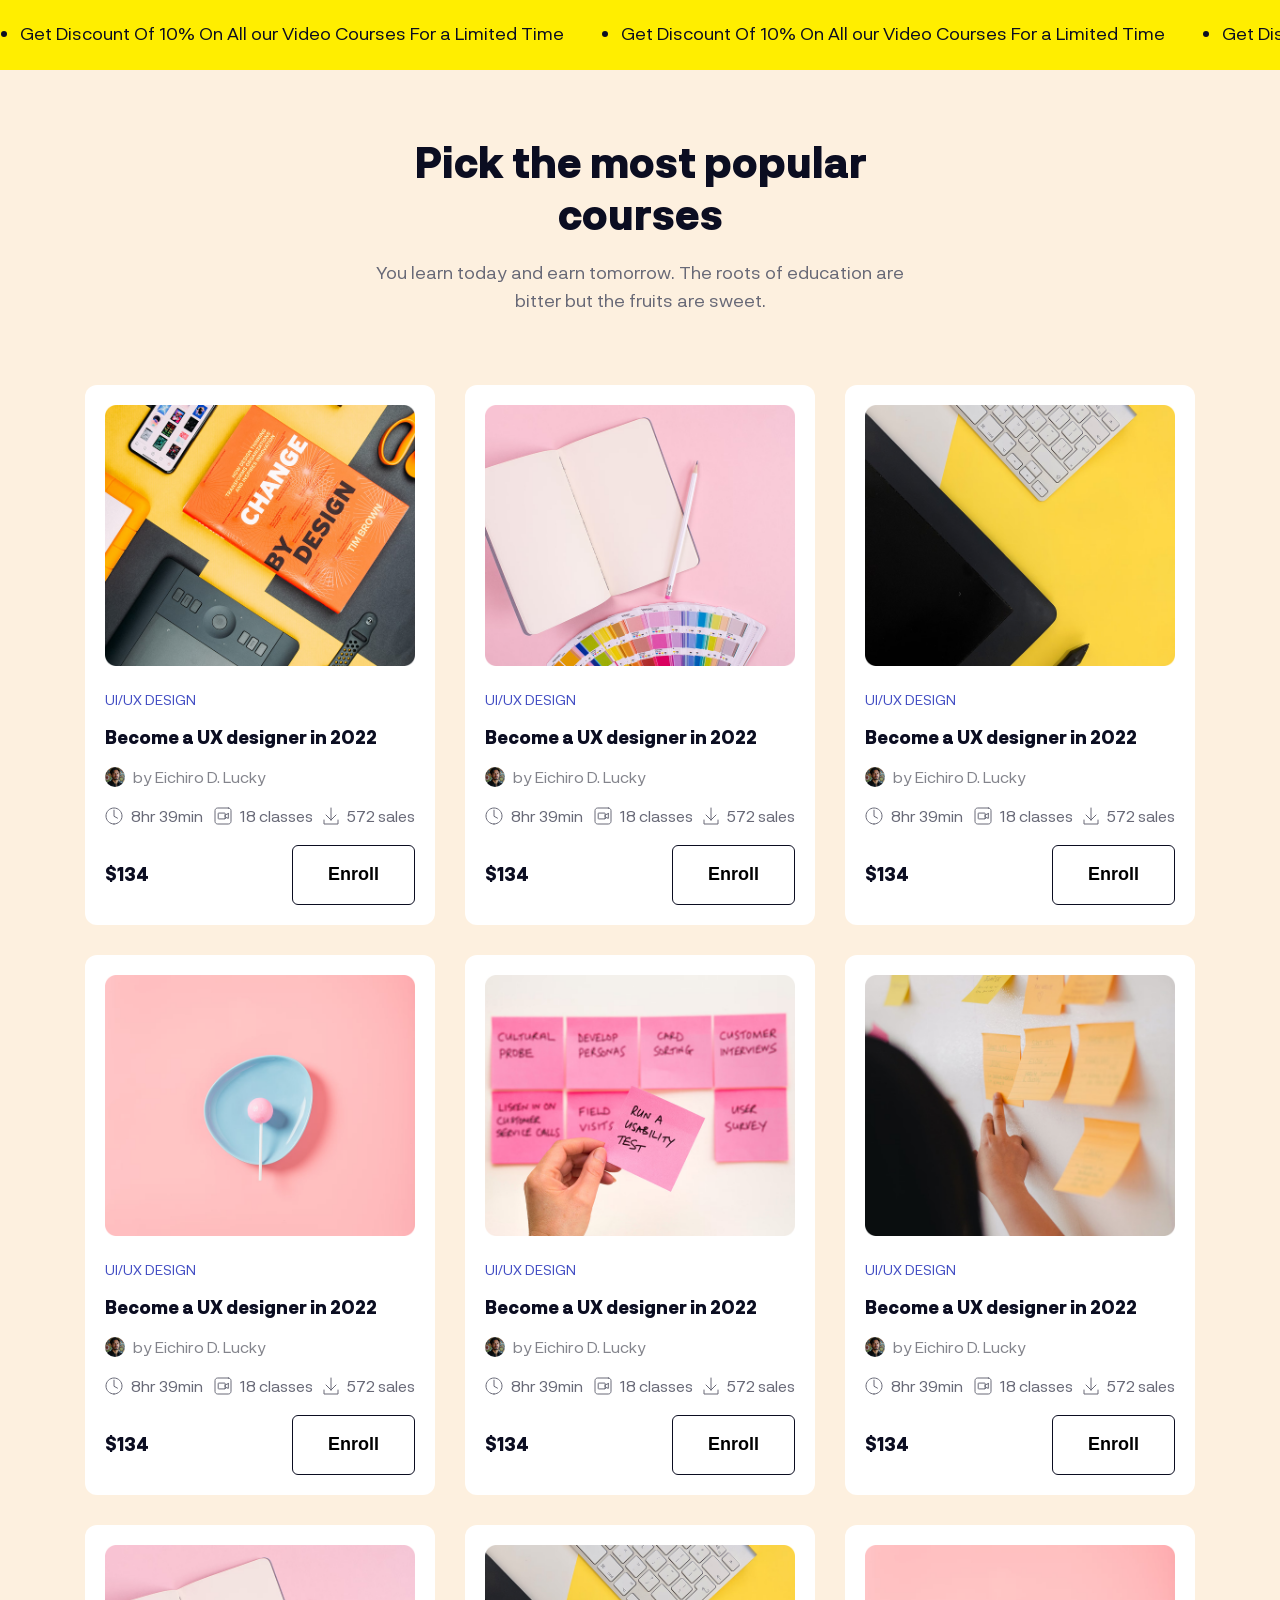
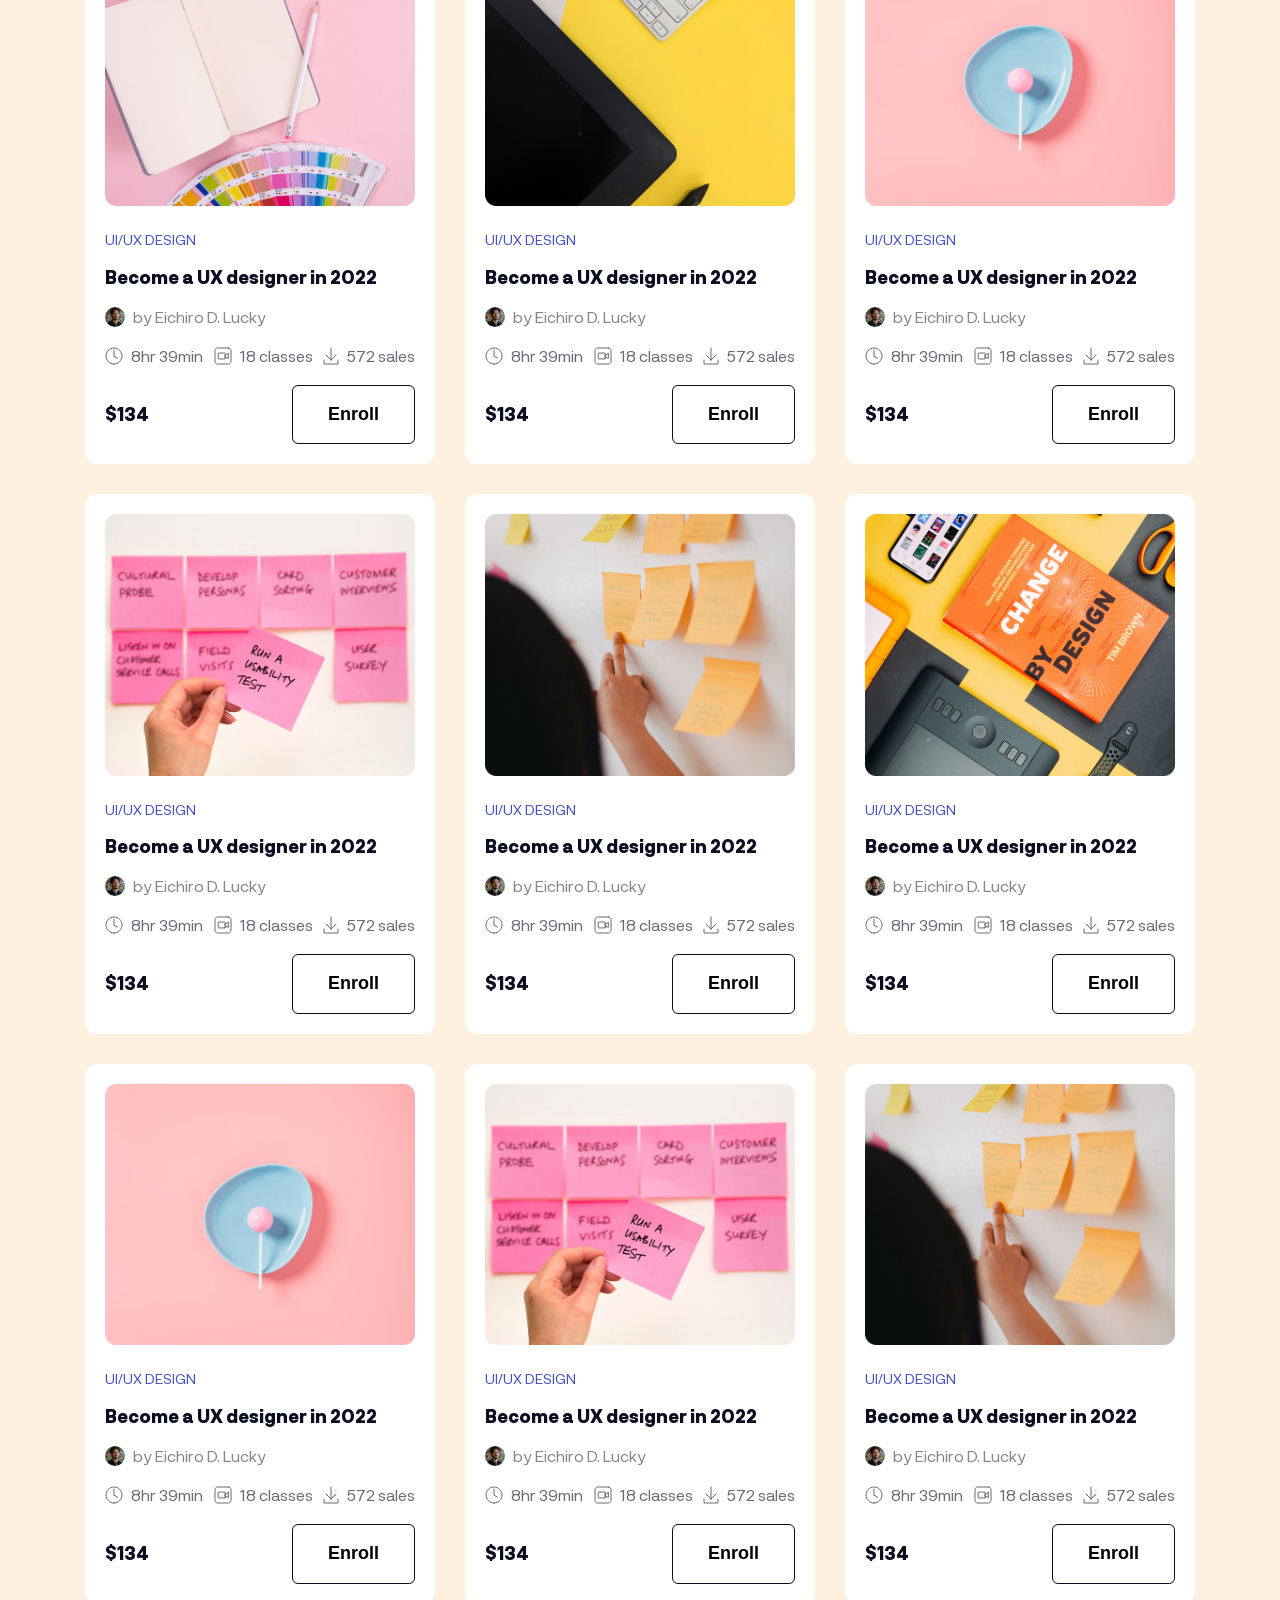
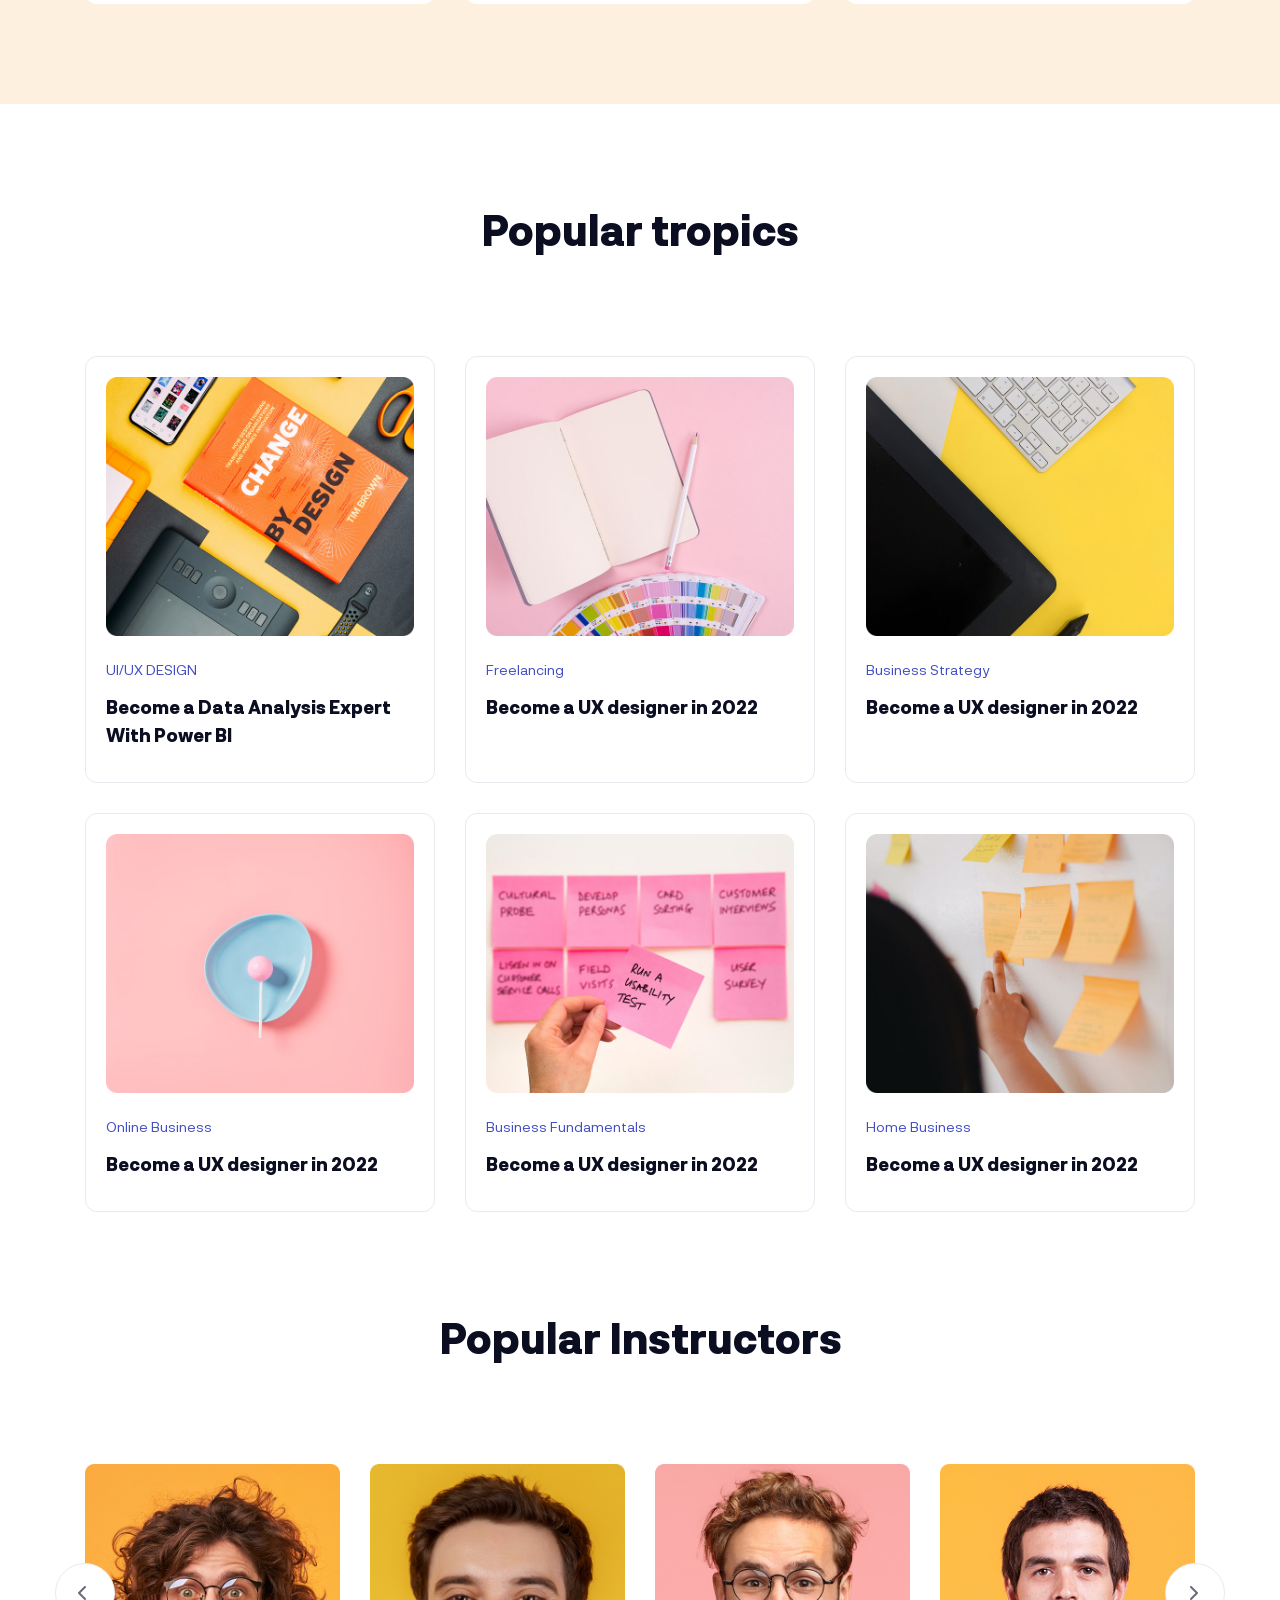
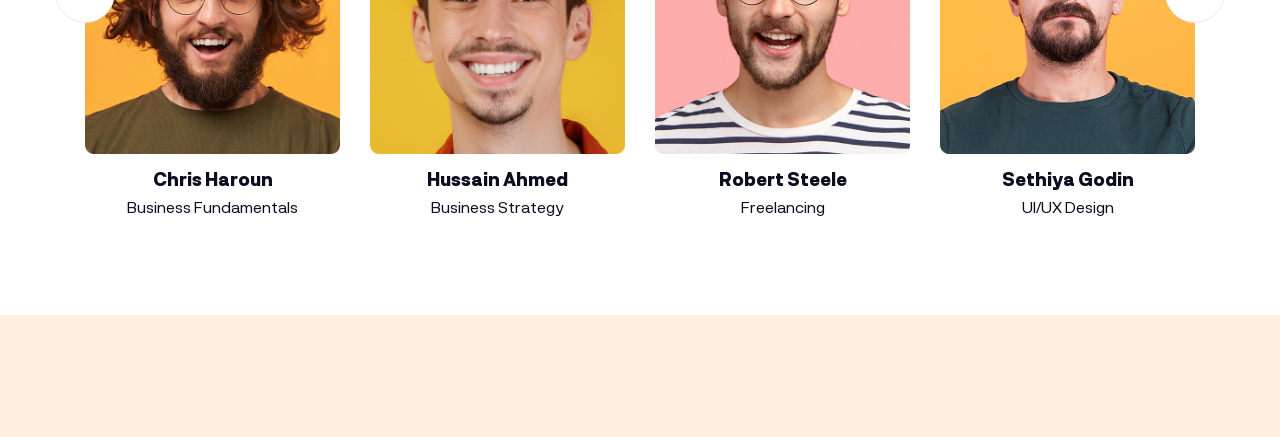
==== courses.html @ d57341d2 "Reuse Header - Footer" ====
<!DOCTYPE html>
<html lang="en">
    <head>
        <meta charset="UTF-8" />
        <meta name="viewport" content="width=device-width, initial-scale=1.0" />
        <title>tutelage</title>

        <!-- Css -->
        <link rel="stylesheet" href="./assets/css/main.css" />

        <!-- Animate -->
        <link rel="stylesheet" href="https://cdnjs.cloudflare.com/ajax/libs/animate.css/4.1.1/animate.min.css" />

        <!-- Favicon -->
        <link rel="apple-touch-icon" sizes="57x57" href="./assets/favicon/apple-icon-57x57.png" />
        <link rel="apple-touch-icon" sizes="60x60" href="./assets/favicon/apple-icon-60x60.png" />
        <link rel="apple-touch-icon" sizes="72x72" href="./assets/favicon/apple-icon-72x72.png" />
        <link rel="apple-touch-icon" sizes="76x76" href="./assets/favicon/apple-icon-76x76.png" />
        <link rel="apple-touch-icon" sizes="114x114" href="./assets/favicon/apple-icon-114x114.png" />
        <link rel="apple-touch-icon" sizes="120x120" href="./assets/favicon/apple-icon-120x120.png" />
        <link rel="apple-touch-icon" sizes="144x144" href="./assets/favicon/apple-icon-144x144.png" />
        <link rel="apple-touch-icon" sizes="152x152" href="./assets/favicon/apple-icon-152x152.png" />
        <link rel="apple-touch-icon" sizes="180x180" href="./assets/favicon/apple-icon-180x180.png" />
        <link rel="icon" type="image/png" sizes="192x192" href="./assets/favicon/android-icon-192x192.png" />
        <link rel="icon" type="image/png" sizes="32x32" href="./assets/favicon/favicon-32x32.png" />
        <link rel="icon" type="image/png" sizes="96x96" href="./assets/favicon/favicon-96x96.png" />
        <link rel="icon" type="image/png" sizes="16x16" href="./assets/favicon/favicon-16x16.png" />
        <link rel="manifest" href="./assets/favicon/manifest.json" />
        <meta name="msapplication-TileColor" content="#ffffff" />
        <meta name="msapplication-TileImage" content="./assets/favicon/ms-icon-144x144.png" />
        <meta name="theme-color" content="#ffffff" />

        <!-- Font -->
        <link rel="stylesheet" href="./assets/fonts/stylesheet.css" />
        <link rel="stylesheet" href="https://cdnjs.cloudflare.com/ajax/libs/font-awesome/6.7.2/css/all.min.css" />

        <!-- Scripts -->
        <script src="./assets/js/scripts.js"></script>
    </head>
    <body>
        <!-- Slide show -->
        <div class="slide-show">
            <div class="slide-show__wrap">
                <ul
                    class="slide-show__list animate__animated animate__slideInLeft animate__infinite animate__slower animate__delay-2s"
                >
                    <li class="slide-show__title">Get Discount Of 10% On All our Video Courses For a Limited Time</li>
                    <li class="slide-show__title">Get Discount Of 10% On All our Video Courses For a Limited Time</li>
                    <li class="slide-show__title">Get Discount Of 10% On All our Video Courses For a Limited Time</li>
                    <li class="slide-show__title">Get Discount Of 10% On All our Video Courses For a Limited Time</li>
                </ul>
            </div>
        </div>

        <!-- Header -->
        <header class="header" id="header">
            <script>
                load("#header", "./template/header.html");
            </script>
        </header>

        <!-- Popular course -->
        <div class="popular-courses">
            <div class="container">
                <div class="popular-courses__wrap">
                    <h2 class="heading--second popular-courses__heading">Pick the most popular courses</h2>
                    <p class="desc--primary popular-courses__desc">
                        You learn today and earn tomorrow. The roots of education are bitter but the fruits are sweet.
                    </p>

                    <!-- List courses -->
                    <div class="popular-courses__list">
                        <div class="row row-cols-3 row-cols-lg-1 gx-3 gy-3">
                            <!-- Course item 1 -->
                            <div class="col">
                                <div class="popular-courses-item">
                                    <img
                                        src="./assets/images/popular-course-01.png"
                                        alt=""
                                        class="popular-courses-item__img"
                                    />
                                    <p class="popular-courses-item__name">UI/UX DESIGN</p>
                                    <h3 class="popular-courses-item__title">Become a UX designer in 2022</h3>
                                    <div class="popular-courses-item__user">
                                        <img
                                            src="./assets/images/popular-course-ava-01.png"
                                            alt=""
                                            class="popular-courses-item__ava"
                                        />
                                        <span class="popular-courses-item__username">by Eichiro D. Lucky</span>
                                    </div>
                                    <div class="popular-courses-item__analys">
                                        <div class="popular-courses-item__block">
                                            <img
                                                src="./assets/icons/clock.svg"
                                                alt=""
                                                class="popular-courses-item__block-icon"
                                            />
                                            <div class="popular-courses-item__block-detail">8hr 39min</div>
                                        </div>
                                        <div class="popular-courses-item__block">
                                            <img
                                                src="./assets/icons/record.svg"
                                                alt=""
                                                class="popular-courses-item__block-icon"
                                            />
                                            <div class="popular-courses-item__block-detail">18 classes</div>
                                        </div>
                                        <div class="popular-courses-item__block">
                                            <img
                                                src="./assets/icons/download.svg"
                                                alt=""
                                                class="popular-courses-item__block-icon"
                                            />
                                            <div class="popular-courses-item__block-detail">572 sales</div>
                                        </div>
                                    </div>

                                    <div class="popular-courses-item__bot">
                                        <span class="popular-courses-item__bot-price">$134</span>
                                        <button class="popular-courses-item__bot-btn btn btn--text">Enroll</button>
                                    </div>
                                </div>
                            </div>

                            <!-- Course item 2 -->
                            <div class="col">
                                <div class="popular-courses-item">
                                    <img
                                        src="./assets/images/popular-course-02.png"
                                        alt=""
                                        class="popular-courses-item__img"
                                    />
                                    <p class="popular-courses-item__name">UI/UX DESIGN</p>
                                    <h3 class="popular-courses-item__title">Become a UX designer in 2022</h3>
                                    <div class="popular-courses-item__user">
                                        <img
                                            src="./assets/images/popular-course-ava-01.png"
                                            alt=""
                                            class="popular-courses-item__ava"
                                        />
                                        <span class="popular-courses-item__username">by Eichiro D. Lucky</span>
                                    </div>
                                    <div class="popular-courses-item__analys">
                                        <div class="popular-courses-item__block">
                                            <img
                                                src="./assets/icons/clock.svg"
                                                alt=""
                                                class="popular-courses-item__block-icon"
                                            />
                                            <div class="popular-courses-item__block-detail">8hr 39min</div>
                                        </div>
                                        <div class="popular-courses-item__block">
                                            <img
                                                src="./assets/icons/record.svg"
                                                alt=""
                                                class="popular-courses-item__block-icon"
                                            />
                                            <div class="popular-courses-item__block-detail">18 classes</div>
                                        </div>
                                        <div class="popular-courses-item__block">
                                            <img
                                                src="./assets/icons/download.svg"
                                                alt=""
                                                class="popular-courses-item__block-icon"
                                            />
                                            <div class="popular-courses-item__block-detail">572 sales</div>
                                        </div>
                                    </div>

                                    <div class="popular-courses-item__bot">
                                        <span class="popular-courses-item__bot-price">$134</span>
                                        <button class="popular-courses-item__bot-btn btn btn--text">Enroll</button>
                                    </div>
                                </div>
                            </div>

                            <!-- Course item 3 -->
                            <div class="col">
                                <div class="popular-courses-item">
                                    <img
                                        src="./assets/images/popular-course-03.png"
                                        alt=""
                                        class="popular-courses-item__img"
                                    />
                                    <p class="popular-courses-item__name">UI/UX DESIGN</p>
                                    <h3 class="popular-courses-item__title">Become a UX designer in 2022</h3>
                                    <div class="popular-courses-item__user">
                                        <img
                                            src="./assets/images/popular-course-ava-01.png"
                                            alt=""
                                            class="popular-courses-item__ava"
                                        />
                                        <span class="popular-courses-item__username">by Eichiro D. Lucky</span>
                                    </div>
                                    <div class="popular-courses-item__analys">
                                        <div class="popular-courses-item__block">
                                            <img
                                                src="./assets/icons/clock.svg"
                                                alt=""
                                                class="popular-courses-item__block-icon"
                                            />
                                            <div class="popular-courses-item__block-detail">8hr 39min</div>
                                        </div>
                                        <div class="popular-courses-item__block">
                                            <img
                                                src="./assets/icons/record.svg"
                                                alt=""
                                                class="popular-courses-item__block-icon"
                                            />
                                            <div class="popular-courses-item__block-detail">18 classes</div>
                                        </div>
                                        <div class="popular-courses-item__block">
                                            <img
                                                src="./assets/icons/download.svg"
                                                alt=""
                                                class="popular-courses-item__block-icon"
                                            />
                                            <div class="popular-courses-item__block-detail">572 sales</div>
                                        </div>
                                    </div>

                                    <div class="popular-courses-item__bot">
                                        <span class="popular-courses-item__bot-price">$134</span>
                                        <button class="popular-courses-item__bot-btn btn btn--text">Enroll</button>
                                    </div>
                                </div>
                            </div>

                            <!-- Course item 4 -->
                            <div class="col">
                                <div class="popular-courses-item">
                                    <img
                                        src="./assets/images/popular-course-04.png"
                                        alt=""
                                        class="popular-courses-item__img"
                                    />
                                    <p class="popular-courses-item__name">UI/UX DESIGN</p>
                                    <h3 class="popular-courses-item__title">Become a UX designer in 2022</h3>
                                    <div class="popular-courses-item__user">
                                        <img
                                            src="./assets/images/popular-course-ava-01.png"
                                            alt=""
                                            class="popular-courses-item__ava"
                                        />
                                        <span class="popular-courses-item__username">by Eichiro D. Lucky</span>
                                    </div>
                                    <div class="popular-courses-item__analys">
                                        <div class="popular-courses-item__block">
                                            <img
                                                src="./assets/icons/clock.svg"
                                                alt=""
                                                class="popular-courses-item__block-icon"
                                            />
                                            <div class="popular-courses-item__block-detail">8hr 39min</div>
                                        </div>
                                        <div class="popular-courses-item__block">
                                            <img
                                                src="./assets/icons/record.svg"
                                                alt=""
                                                class="popular-courses-item__block-icon"
                                            />
                                            <div class="popular-courses-item__block-detail">18 classes</div>
                                        </div>
                                        <div class="popular-courses-item__block">
                                            <img
                                                src="./assets/icons/download.svg"
                                                alt=""
                                                class="popular-courses-item__block-icon"
                                            />
                                            <div class="popular-courses-item__block-detail">572 sales</div>
                                        </div>
                                    </div>

                                    <div class="popular-courses-item__bot">
                                        <span class="popular-courses-item__bot-price">$134</span>
                                        <button class="popular-courses-item__bot-btn btn btn--text">Enroll</button>
                                    </div>
                                </div>
                            </div>

                            <!-- Course item 5 -->
                            <div class="col">
                                <div class="popular-courses-item">
                                    <img
                                        src="./assets/images/popular-course-05.png"
                                        alt=""
                                        class="popular-courses-item__img"
                                    />
                                    <p class="popular-courses-item__name">UI/UX DESIGN</p>
                                    <h3 class="popular-courses-item__title">Become a UX designer in 2022</h3>
                                    <div class="popular-courses-item__user">
                                        <img
                                            src="./assets/images/popular-course-ava-01.png"
                                            alt=""
                                            class="popular-courses-item__ava"
                                        />
                                        <span class="popular-courses-item__username">by Eichiro D. Lucky</span>
                                    </div>
                                    <div class="popular-courses-item__analys">
                                        <div class="popular-courses-item__block">
                                            <img
                                                src="./assets/icons/clock.svg"
                                                alt=""
                                                class="popular-courses-item__block-icon"
                                            />
                                            <div class="popular-courses-item__block-detail">8hr 39min</div>
                                        </div>
                                        <div class="popular-courses-item__block">
                                            <img
                                                src="./assets/icons/record.svg"
                                                alt=""
                                                class="popular-courses-item__block-icon"
                                            />
                                            <div class="popular-courses-item__block-detail">18 classes</div>
                                        </div>
                                        <div class="popular-courses-item__block">
                                            <img
                                                src="./assets/icons/download.svg"
                                                alt=""
                                                class="popular-courses-item__block-icon"
                                            />
                                            <div class="popular-courses-item__block-detail">572 sales</div>
                                        </div>
                                    </div>

                                    <div class="popular-courses-item__bot">
                                        <span class="popular-courses-item__bot-price">$134</span>
                                        <button class="popular-courses-item__bot-btn btn btn--text">Enroll</button>
                                    </div>
                                </div>
                            </div>

                            <!-- Course item 6 -->
                            <div class="col">
                                <div class="popular-courses-item">
                                    <img
                                        src="./assets/images/popular-course-06.png"
                                        alt=""
                                        class="popular-courses-item__img"
                                    />
                                    <p class="popular-courses-item__name">UI/UX DESIGN</p>
                                    <h3 class="popular-courses-item__title">Become a UX designer in 2022</h3>
                                    <div class="popular-courses-item__user">
                                        <img
                                            src="./assets/images/popular-course-ava-01.png"
                                            alt=""
                                            class="popular-courses-item__ava"
                                        />
                                        <span class="popular-courses-item__username">by Eichiro D. Lucky</span>
                                    </div>
                                    <div class="popular-courses-item__analys">
                                        <div class="popular-courses-item__block">
                                            <img
                                                src="./assets/icons/clock.svg"
                                                alt=""
                                                class="popular-courses-item__block-icon"
                                            />
                                            <div class="popular-courses-item__block-detail">8hr 39min</div>
                                        </div>
                                        <div class="popular-courses-item__block">
                                            <img
                                                src="./assets/icons/record.svg"
                                                alt=""
                                                class="popular-courses-item__block-icon"
                                            />
                                            <div class="popular-courses-item__block-detail">18 classes</div>
                                        </div>
                                        <div class="popular-courses-item__block">
                                            <img
                                                src="./assets/icons/download.svg"
                                                alt=""
                                                class="popular-courses-item__block-icon"
                                            />
                                            <div class="popular-courses-item__block-detail">572 sales</div>
                                        </div>
                                    </div>

                                    <div class="popular-courses-item__bot">
                                        <span class="popular-courses-item__bot-price">$134</span>
                                        <button class="popular-courses-item__bot-btn btn btn--text">Enroll</button>
                                    </div>
                                </div>
                            </div>

                            <!-- Course item 2 -->
                            <div class="col">
                                <div class="popular-courses-item">
                                    <img
                                        src="./assets/images/popular-course-02.png"
                                        alt=""
                                        class="popular-courses-item__img"
                                    />
                                    <p class="popular-courses-item__name">UI/UX DESIGN</p>
                                    <h3 class="popular-courses-item__title">Become a UX designer in 2022</h3>
                                    <div class="popular-courses-item__user">
                                        <img
                                            src="./assets/images/popular-course-ava-01.png"
                                            alt=""
                                            class="popular-courses-item__ava"
                                        />
                                        <span class="popular-courses-item__username">by Eichiro D. Lucky</span>
                                    </div>
                                    <div class="popular-courses-item__analys">
                                        <div class="popular-courses-item__block">
                                            <img
                                                src="./assets/icons/clock.svg"
                                                alt=""
                                                class="popular-courses-item__block-icon"
                                            />
                                            <div class="popular-courses-item__block-detail">8hr 39min</div>
                                        </div>
                                        <div class="popular-courses-item__block">
                                            <img
                                                src="./assets/icons/record.svg"
                                                alt=""
                                                class="popular-courses-item__block-icon"
                                            />
                                            <div class="popular-courses-item__block-detail">18 classes</div>
                                        </div>
                                        <div class="popular-courses-item__block">
                                            <img
                                                src="./assets/icons/download.svg"
                                                alt=""
                                                class="popular-courses-item__block-icon"
                                            />
                                            <div class="popular-courses-item__block-detail">572 sales</div>
                                        </div>
                                    </div>

                                    <div class="popular-courses-item__bot">
                                        <span class="popular-courses-item__bot-price">$134</span>
                                        <button class="popular-courses-item__bot-btn btn btn--text">Enroll</button>
                                    </div>
                                </div>
                            </div>

                            <!-- Course item 3 -->
                            <div class="col">
                                <div class="popular-courses-item">
                                    <img
                                        src="./assets/images/popular-course-03.png"
                                        alt=""
                                        class="popular-courses-item__img"
                                    />
                                    <p class="popular-courses-item__name">UI/UX DESIGN</p>
                                    <h3 class="popular-courses-item__title">Become a UX designer in 2022</h3>
                                    <div class="popular-courses-item__user">
                                        <img
                                            src="./assets/images/popular-course-ava-01.png"
                                            alt=""
                                            class="popular-courses-item__ava"
                                        />
                                        <span class="popular-courses-item__username">by Eichiro D. Lucky</span>
                                    </div>
                                    <div class="popular-courses-item__analys">
                                        <div class="popular-courses-item__block">
                                            <img
                                                src="./assets/icons/clock.svg"
                                                alt=""
                                                class="popular-courses-item__block-icon"
                                            />
                                            <div class="popular-courses-item__block-detail">8hr 39min</div>
                                        </div>
                                        <div class="popular-courses-item__block">
                                            <img
                                                src="./assets/icons/record.svg"
                                                alt=""
                                                class="popular-courses-item__block-icon"
                                            />
                                            <div class="popular-courses-item__block-detail">18 classes</div>
                                        </div>
                                        <div class="popular-courses-item__block">
                                            <img
                                                src="./assets/icons/download.svg"
                                                alt=""
                                                class="popular-courses-item__block-icon"
                                            />
                                            <div class="popular-courses-item__block-detail">572 sales</div>
                                        </div>
                                    </div>

                                    <div class="popular-courses-item__bot">
                                        <span class="popular-courses-item__bot-price">$134</span>
                                        <button class="popular-courses-item__bot-btn btn btn--text">Enroll</button>
                                    </div>
                                </div>
                            </div>

                            <!-- Course item 4 -->
                            <div class="col">
                                <div class="popular-courses-item">
                                    <img
                                        src="./assets/images/popular-course-04.png"
                                        alt=""
                                        class="popular-courses-item__img"
                                    />
                                    <p class="popular-courses-item__name">UI/UX DESIGN</p>
                                    <h3 class="popular-courses-item__title">Become a UX designer in 2022</h3>
                                    <div class="popular-courses-item__user">
                                        <img
                                            src="./assets/images/popular-course-ava-01.png"
                                            alt=""
                                            class="popular-courses-item__ava"
                                        />
                                        <span class="popular-courses-item__username">by Eichiro D. Lucky</span>
                                    </div>
                                    <div class="popular-courses-item__analys">
                                        <div class="popular-courses-item__block">
                                            <img
                                                src="./assets/icons/clock.svg"
                                                alt=""
                                                class="popular-courses-item__block-icon"
                                            />
                                            <div class="popular-courses-item__block-detail">8hr 39min</div>
                                        </div>
                                        <div class="popular-courses-item__block">
                                            <img
                                                src="./assets/icons/record.svg"
                                                alt=""
                                                class="popular-courses-item__block-icon"
                                            />
                                            <div class="popular-courses-item__block-detail">18 classes</div>
                                        </div>
                                        <div class="popular-courses-item__block">
                                            <img
                                                src="./assets/icons/download.svg"
                                                alt=""
                                                class="popular-courses-item__block-icon"
                                            />
                                            <div class="popular-courses-item__block-detail">572 sales</div>
                                        </div>
                                    </div>

                                    <div class="popular-courses-item__bot">
                                        <span class="popular-courses-item__bot-price">$134</span>
                                        <button class="popular-courses-item__bot-btn btn btn--text">Enroll</button>
                                    </div>
                                </div>
                            </div>

                            <!-- Course item 5 -->
                            <div class="col">
                                <div class="popular-courses-item">
                                    <img
                                        src="./assets/images/popular-course-05.png"
                                        alt=""
                                        class="popular-courses-item__img"
                                    />
                                    <p class="popular-courses-item__name">UI/UX DESIGN</p>
                                    <h3 class="popular-courses-item__title">Become a UX designer in 2022</h3>
                                    <div class="popular-courses-item__user">
                                        <img
                                            src="./assets/images/popular-course-ava-01.png"
                                            alt=""
                                            class="popular-courses-item__ava"
                                        />
                                        <span class="popular-courses-item__username">by Eichiro D. Lucky</span>
                                    </div>
                                    <div class="popular-courses-item__analys">
                                        <div class="popular-courses-item__block">
                                            <img
                                                src="./assets/icons/clock.svg"
                                                alt=""
                                                class="popular-courses-item__block-icon"
                                            />
                                            <div class="popular-courses-item__block-detail">8hr 39min</div>
                                        </div>
                                        <div class="popular-courses-item__block">
                                            <img
                                                src="./assets/icons/record.svg"
                                                alt=""
                                                class="popular-courses-item__block-icon"
                                            />
                                            <div class="popular-courses-item__block-detail">18 classes</div>
                                        </div>
                                        <div class="popular-courses-item__block">
                                            <img
                                                src="./assets/icons/download.svg"
                                                alt=""
                                                class="popular-courses-item__block-icon"
                                            />
                                            <div class="popular-courses-item__block-detail">572 sales</div>
                                        </div>
                                    </div>

                                    <div class="popular-courses-item__bot">
                                        <span class="popular-courses-item__bot-price">$134</span>
                                        <button class="popular-courses-item__bot-btn btn btn--text">Enroll</button>
                                    </div>
                                </div>
                            </div>

                            <!-- Course item 6 -->
                            <div class="col">
                                <div class="popular-courses-item">
                                    <img
                                        src="./assets/images/popular-course-06.png"
                                        alt=""
                                        class="popular-courses-item__img"
                                    />
                                    <p class="popular-courses-item__name">UI/UX DESIGN</p>
                                    <h3 class="popular-courses-item__title">Become a UX designer in 2022</h3>
                                    <div class="popular-courses-item__user">
                                        <img
                                            src="./assets/images/popular-course-ava-01.png"
                                            alt=""
                                            class="popular-courses-item__ava"
                                        />
                                        <span class="popular-courses-item__username">by Eichiro D. Lucky</span>
                                    </div>
                                    <div class="popular-courses-item__analys">
                                        <div class="popular-courses-item__block">
                                            <img
                                                src="./assets/icons/clock.svg"
                                                alt=""
                                                class="popular-courses-item__block-icon"
                                            />
                                            <div class="popular-courses-item__block-detail">8hr 39min</div>
                                        </div>
                                        <div class="popular-courses-item__block">
                                            <img
                                                src="./assets/icons/record.svg"
                                                alt=""
                                                class="popular-courses-item__block-icon"
                                            />
                                            <div class="popular-courses-item__block-detail">18 classes</div>
                                        </div>
                                        <div class="popular-courses-item__block">
                                            <img
                                                src="./assets/icons/download.svg"
                                                alt=""
                                                class="popular-courses-item__block-icon"
                                            />
                                            <div class="popular-courses-item__block-detail">572 sales</div>
                                        </div>
                                    </div>

                                    <div class="popular-courses-item__bot">
                                        <span class="popular-courses-item__bot-price">$134</span>
                                        <button class="popular-courses-item__bot-btn btn btn--text">Enroll</button>
                                    </div>
                                </div>
                            </div>

                            <!-- Course item 1 -->
                            <div class="col">
                                <div class="popular-courses-item">
                                    <img
                                        src="./assets/images/popular-course-01.png"
                                        alt=""
                                        class="popular-courses-item__img"
                                    />
                                    <p class="popular-courses-item__name">UI/UX DESIGN</p>
                                    <h3 class="popular-courses-item__title">Become a UX designer in 2022</h3>
                                    <div class="popular-courses-item__user">
                                        <img
                                            src="./assets/images/popular-course-ava-01.png"
                                            alt=""
                                            class="popular-courses-item__ava"
                                        />
                                        <span class="popular-courses-item__username">by Eichiro D. Lucky</span>
                                    </div>
                                    <div class="popular-courses-item__analys">
                                        <div class="popular-courses-item__block">
                                            <img
                                                src="./assets/icons/clock.svg"
                                                alt=""
                                                class="popular-courses-item__block-icon"
                                            />
                                            <div class="popular-courses-item__block-detail">8hr 39min</div>
                                        </div>
                                        <div class="popular-courses-item__block">
                                            <img
                                                src="./assets/icons/record.svg"
                                                alt=""
                                                class="popular-courses-item__block-icon"
                                            />
                                            <div class="popular-courses-item__block-detail">18 classes</div>
                                        </div>
                                        <div class="popular-courses-item__block">
                                            <img
                                                src="./assets/icons/download.svg"
                                                alt=""
                                                class="popular-courses-item__block-icon"
                                            />
                                            <div class="popular-courses-item__block-detail">572 sales</div>
                                        </div>
                                    </div>

                                    <div class="popular-courses-item__bot">
                                        <span class="popular-courses-item__bot-price">$134</span>
                                        <button class="popular-courses-item__bot-btn btn btn--text">Enroll</button>
                                    </div>
                                </div>
                            </div>

                            <!-- Course item 4 -->
                            <div class="col">
                                <div class="popular-courses-item">
                                    <img
                                        src="./assets/images/popular-course-04.png"
                                        alt=""
                                        class="popular-courses-item__img"
                                    />
                                    <p class="popular-courses-item__name">UI/UX DESIGN</p>
                                    <h3 class="popular-courses-item__title">Become a UX designer in 2022</h3>
                                    <div class="popular-courses-item__user">
                                        <img
                                            src="./assets/images/popular-course-ava-01.png"
                                            alt=""
                                            class="popular-courses-item__ava"
                                        />
                                        <span class="popular-courses-item__username">by Eichiro D. Lucky</span>
                                    </div>
                                    <div class="popular-courses-item__analys">
                                        <div class="popular-courses-item__block">
                                            <img
                                                src="./assets/icons/clock.svg"
                                                alt=""
                                                class="popular-courses-item__block-icon"
                                            />
                                            <div class="popular-courses-item__block-detail">8hr 39min</div>
                                        </div>
                                        <div class="popular-courses-item__block">
                                            <img
                                                src="./assets/icons/record.svg"
                                                alt=""
                                                class="popular-courses-item__block-icon"
                                            />
                                            <div class="popular-courses-item__block-detail">18 classes</div>
                                        </div>
                                        <div class="popular-courses-item__block">
                                            <img
                                                src="./assets/icons/download.svg"
                                                alt=""
                                                class="popular-courses-item__block-icon"
                                            />
                                            <div class="popular-courses-item__block-detail">572 sales</div>
                                        </div>
                                    </div>

                                    <div class="popular-courses-item__bot">
                                        <span class="popular-courses-item__bot-price">$134</span>
                                        <button class="popular-courses-item__bot-btn btn btn--text">Enroll</button>
                                    </div>
                                </div>
                            </div>

                            <!-- Course item 5 -->
                            <div class="col">
                                <div class="popular-courses-item">
                                    <img
                                        src="./assets/images/popular-course-05.png"
                                        alt=""
                                        class="popular-courses-item__img"
                                    />
                                    <p class="popular-courses-item__name">UI/UX DESIGN</p>
                                    <h3 class="popular-courses-item__title">Become a UX designer in 2022</h3>
                                    <div class="popular-courses-item__user">
                                        <img
                                            src="./assets/images/popular-course-ava-01.png"
                                            alt=""
                                            class="popular-courses-item__ava"
                                        />
                                        <span class="popular-courses-item__username">by Eichiro D. Lucky</span>
                                    </div>
                                    <div class="popular-courses-item__analys">
                                        <div class="popular-courses-item__block">
                                            <img
                                                src="./assets/icons/clock.svg"
                                                alt=""
                                                class="popular-courses-item__block-icon"
                                            />
                                            <div class="popular-courses-item__block-detail">8hr 39min</div>
                                        </div>
                                        <div class="popular-courses-item__block">
                                            <img
                                                src="./assets/icons/record.svg"
                                                alt=""
                                                class="popular-courses-item__block-icon"
                                            />
                                            <div class="popular-courses-item__block-detail">18 classes</div>
                                        </div>
                                        <div class="popular-courses-item__block">
                                            <img
                                                src="./assets/icons/download.svg"
                                                alt=""
                                                class="popular-courses-item__block-icon"
                                            />
                                            <div class="popular-courses-item__block-detail">572 sales</div>
                                        </div>
                                    </div>

                                    <div class="popular-courses-item__bot">
                                        <span class="popular-courses-item__bot-price">$134</span>
                                        <button class="popular-courses-item__bot-btn btn btn--text">Enroll</button>
                                    </div>
                                </div>
                            </div>

                            <!-- Course item 6 -->
                            <div class="col">
                                <div class="popular-courses-item">
                                    <img
                                        src="./assets/images/popular-course-06.png"
                                        alt=""
                                        class="popular-courses-item__img"
                                    />
                                    <p class="popular-courses-item__name">UI/UX DESIGN</p>
                                    <h3 class="popular-courses-item__title">Become a UX designer in 2022</h3>
                                    <div class="popular-courses-item__user">
                                        <img
                                            src="./assets/images/popular-course-ava-01.png"
                                            alt=""
                                            class="popular-courses-item__ava"
                                        />
                                        <span class="popular-courses-item__username">by Eichiro D. Lucky</span>
                                    </div>
                                    <div class="popular-courses-item__analys">
                                        <div class="popular-courses-item__block">
                                            <img
                                                src="./assets/icons/clock.svg"
                                                alt=""
                                                class="popular-courses-item__block-icon"
                                            />
                                            <div class="popular-courses-item__block-detail">8hr 39min</div>
                                        </div>
                                        <div class="popular-courses-item__block">
                                            <img
                                                src="./assets/icons/record.svg"
                                                alt=""
                                                class="popular-courses-item__block-icon"
                                            />
                                            <div class="popular-courses-item__block-detail">18 classes</div>
                                        </div>
                                        <div class="popular-courses-item__block">
                                            <img
                                                src="./assets/icons/download.svg"
                                                alt=""
                                                class="popular-courses-item__block-icon"
                                            />
                                            <div class="popular-courses-item__block-detail">572 sales</div>
                                        </div>
                                    </div>

                                    <div class="popular-courses-item__bot">
                                        <span class="popular-courses-item__bot-price">$134</span>
                                        <button class="popular-courses-item__bot-btn btn btn--text">Enroll</button>
                                    </div>
                                </div>
                            </div>
                        </div>
                    </div>
                </div>
            </div>
        </div>
        <!-- End all courses-->

        <!-- Popular tropics -->
        <div class="popular-tropics">
            <div class="container">
                <div class="popular-tropics__wrap">
                    <h2 class="heading--second popular-tropics__heading">Popular tropics</h2>
                    <div class="row row-cols-3 row-cols-lg-1 gx-3 gy-3">
                        <!-- Tropic item 1 -->
                        <div class="col">
                            <div class="popular-courses-item popular-tropics-item">
                                <img
                                    src="./assets/images/popular-course-01.png"
                                    alt=""
                                    class="popular-courses-item__img"
                                />
                                <p class="popular-courses-item__name">UI/UX DESIGN</p>
                                <h3 class="popular-courses-item__title">Become a Data Analysis Expert With Power BI</h3>
                            </div>
                        </div>

                        <!-- Tropic item 2 -->
                        <div class="col">
                            <div class="popular-courses-item popular-tropics-item">
                                <img
                                    src="./assets/images/popular-course-02.png"
                                    alt=""
                                    class="popular-courses-item__img"
                                />
                                <p class="popular-courses-item__name">Freelancing</p>
                                <h3 class="popular-courses-item__title">Become a UX designer in 2022</h3>
                            </div>
                        </div>

                        <!-- Tropic item 3 -->
                        <div class="col">
                            <div class="popular-courses-item popular-tropics-item">
                                <img
                                    src="./assets/images/popular-course-03.png"
                                    alt=""
                                    class="popular-courses-item__img"
                                />
                                <p class="popular-courses-item__name">Business Strategy</p>
                                <h3 class="popular-courses-item__title">Become a UX designer in 2022</h3>
                            </div>
                        </div>

                        <!-- Tropic item 4 -->
                        <div class="col">
                            <div class="popular-courses-item popular-tropics-item">
                                <img
                                    src="./assets/images/popular-course-04.png"
                                    alt=""
                                    class="popular-courses-item__img"
                                />
                                <p class="popular-courses-item__name">Online Business</p>
                                <h3 class="popular-courses-item__title">Become a UX designer in 2022</h3>
                            </div>
                        </div>

                        <!-- Tropic item 5 -->
                        <div class="col">
                            <div class="popular-courses-item popular-tropics-item">
                                <img
                                    src="./assets/images/popular-course-05.png"
                                    alt=""
                                    class="popular-courses-item__img"
                                />
                                <p class="popular-courses-item__name">Business Fundamentals</p>
                                <h3 class="popular-courses-item__title">Become a UX designer in 2022</h3>
                            </div>
                        </div>

                        <!-- Tropic item 6 -->
                        <div class="col">
                            <div class="popular-courses-item popular-tropics-item">
                                <img
                                    src="./assets/images/popular-course-06.png"
                                    alt=""
                                    class="popular-courses-item__img"
                                />
                                <p class="popular-courses-item__name">Home Business</p>
                                <h3 class="popular-courses-item__title">Become a UX designer in 2022</h3>
                            </div>
                        </div>
                    </div>
                </div>

                <!-- Popular Instructors -->
                <div class="popular-tropics__instruct">
                    <h2 class="heading--second popular-tropics__heading">Popular Instructors</h2>

                    <div class="row row-cols-4 row-cols-lg-2 row-cols-md-1 gy-lg-3">
                        <div class="col">
                            <div class="popular-tropics__instruct-item">
                                <img
                                    src="./assets/images/popula-struct-01.png"
                                    alt=""
                                    class="popular-tropics__instruct-img"
                                />
                                <h4 class="heading--fourth popular-tropics__instruct-name">Chris Haroun</h4>
                                <p class="desc--third popular-tropics__instruct-desc">Business Fundamentals</p>
                            </div>
                        </div>

                        <div class="col">
                            <div class="popular-tropics__instruct-item">
                                <img
                                    src="./assets/images/popula-struct-02.png"
                                    alt=""
                                    class="popular-tropics__instruct-img"
                                />
                                <h4 class="heading--fourth popular-tropics__instruct-name">Hussain Ahmed</h4>
                                <p class="desc--third popular-tropics__instruct-desc">Business Strategy</p>
                            </div>
                        </div>

                        <div class="col">
                            <div class="popular-tropics__instruct-item">
                                <img
                                    src="./assets/images/popula-struct-03.png"
                                    alt=""
                                    class="popular-tropics__instruct-img"
                                />
                                <h4 class="heading--fourth popular-tropics__instruct-name">Robert Steele</h4>
                                <p class="desc--third popular-tropics__instruct-desc">Freelancing</p>
                            </div>
                        </div>

                        <div class="col">
                            <div class="popular-tropics__instruct-item">
                                <img
                                    src="./assets/images/popula-struct-04.png"
                                    alt=""
                                    class="popular-tropics__instruct-img"
                                />
                                <h4 class="heading--fourth popular-tropics__instruct-name">Sethiya Godin</h4>
                                <p class="desc--third popular-tropics__instruct-desc">UI/UX Design</p>
                            </div>
                        </div>
                    </div>

                    <!-- Direction -->
                    <div class="popular-tropics__instruct-direct">
                        <div class="popular-tropics__instruct-back">
                            <!-- <img
                                src="./assets/icons/chevron-left.svg"
                                alt=""
                                class="popular-tropics__instruct-next-icon"
                            /> -->
                            <i class="fa-solid fa-chevron-left popular-tropics__instruct-next-icon"></i>
                        </div>
                        <div class="popular-tropics__instruct-next">
                            <!-- <img
                                src="./assets/icons/chevron-right.svg"
                                alt=""
                                class="popular-tropics__instruct-next-icon"
                            /> -->
                            <i class="fa-solid fa-chevron-right popular-tropics__instruct-next-icon"></i>
                        </div>
                    </div>
                </div>
            </div>
        </div>
    </body>

    <!-- Footer -->
    <footer class="footer" id="footer">
        <script>
            load("#footer", "./template/footer.html");
        </script>
    </footer>
</html>
---- assets/css/main.css ----
html,
body,
div,
span,
applet,
object,
iframe,
h1,
h2,
h3,
h4,
h5,
h6,
p,
blockquote,
pre,
a,
abbr,
acronym,
address,
big,
cite,
code,
del,
dfn,
em,
img,
ins,
kbd,
q,
s,
samp,
small,
strike,
strong,
sub,
sup,
tt,
var,
b,
u,
i,
center,
dl,
dt,
dd,
ol,
ul,
li,
fieldset,
form,
label,
legend,
table,
caption,
tbody,
tfoot,
thead,
tr,
th,
td,
article,
aside,
canvas,
details,
embed,
figure,
figcaption,
footer,
header,
hgroup,
menu,
nav,
output,
ruby,
section,
summary,
time,
mark,
audio,
video {
  margin: 0;
  padding: 0;
  border: 0;
  font-size: 100%;
  font: inherit;
  vertical-align: baseline;
}

/* HTML5 display-role reset for older browsers */
article,
aside,
details,
figcaption,
figure,
footer,
header,
hgroup,
menu,
nav,
section {
  display: block;
}

body {
  line-height: 1;
}

ol,
ul {
  list-style: none;
}

blockquote,
q {
  quotes: none;
}

blockquote:before,
blockquote:after,
q:before,
q:after {
  content: "";
  content: none;
}

table {
  border-collapse: collapse;
  border-spacing: 0;
}

*,
::before,
::after {
  box-sizing: border-box;
}

html {
  font-size: 62.5%;
}

body {
  font-size: 1.6rem;
  font-family: Neurial Grotesk, sans-serif;
  color: var(--primary-text-color);
}

:root {
  --primary-color: #ffee00;
  --second-color: #434ec4;
  --primary-text-color: #0b0d21;
  --desc-text-color: #686977;
  --desc-second-text-color: #83848c;
  --bg-color: #fdf0df;
}

a {
  text-decoration: none;
}

button {
  outline: none;
  border: none;
  background: transparent;
  padding: 0;
  margin: 0;
  cursor: pointer;
}

.btn {
  padding: 15px 35px;
  display: inline-flex;
  align-items: center;
  justify-content: center;
  border-radius: 8px;
  cursor: pointer;
  font-size: 1.8rem;
  font-weight: 700;
  line-height: 155.556%;
}
.btn--primary {
  background: var(--primary-color);
}
.btn--second {
  background: var(--primary-text-color);
  color: #fff;
}
.btn--second-small {
  padding: 8px 25px;
}
.btn--text {
  background: #fff;
  border-radius: 6px;
  border: 1px solid #0b0d21;
}

.heading--second {
  font-size: 4.2rem;
  font-weight: 800;
  line-height: 123.81%;
}
@media (max-width: 575.98px) {
  .heading--second {
    font-size: 2.6rem;
  }
}

.heading-third {
  font-size: 2rem;
  font-weight: 700;
  line-height: 150%;
}

.heading--fourth {
  font-size: 1.8rem;
  font-weight: 700;
  line-height: 155.556%;
}

.desc--primary {
  font-size: 1.8rem;
  color: var(--desc-text-color);
  font-weight: 400;
  line-height: 155.556%;
}
@media (max-width: 575.98px) {
  .desc--primary {
    font-size: 1.4rem;
  }
}

.desc--second {
  font-size: 1.6rem;
  color: var(--desc-text-color);
  font-weight: 400;
  line-height: 162.5%;
}

.dp-none {
  display: none;
}

@media (max-width: 1199.98px) {
  .hide-on-xl {
    display: none;
  }
}

@media (max-width: 991.98px) {
  .hide-on-tab {
    display: none;
  }
}

@media (max-width: 991.98px) {
  .show-on-tab {
    display: block;
  }
}

@media (max-width: 1399.98px) {
  .hide-on-desk {
    display: none;
  }
}

.row > *, .container-fluid, .container {
  padding-left: calc(var(--grid-gutter-x) * 0.5);
  padding-right: calc(var(--grid-gutter-x) * 0.5);
}

.container-fluid, .container {
  --grid-gutter-x: 30px;
  --grid-gutter-y: 0;
  width: 1200px;
  margin-left: auto;
  margin-right: auto;
}

.container {
  width: 1200px;
}

.row {
  display: flex;
  flex-wrap: wrap;
  margin-top: calc(var(--grid-gutter-y) * -1);
  margin-left: calc(var(--grid-gutter-x) * 0.5 * -1);
  margin-right: calc(var(--grid-gutter-x) * 0.5 * -1);
}
.row > * {
  margin-top: var(--grid-gutter-y);
}

.col {
  flex: 1 0;
}

.row-cols-1 > * {
  flex: 0 0 auto;
  width: 100%;
}

.row-cols-2 > * {
  flex: 0 0 auto;
  width: 50%;
}

.row-cols-3 > * {
  flex: 0 0 auto;
  width: 33.3333333333%;
}

.row-cols-4 > * {
  flex: 0 0 auto;
  width: 25%;
}

.row-cols-5 > * {
  flex: 0 0 auto;
  width: 20%;
}

.row-cols-6 > * {
  flex: 0 0 auto;
  width: 16.6666666667%;
}

.col-1 {
  flex: 0 0 auto;
  width: 8.3333333333%;
}

.col-2 {
  flex: 0 0 auto;
  width: 16.6666666667%;
}

.col-3 {
  flex: 0 0 auto;
  width: 25%;
}

.col-4 {
  flex: 0 0 auto;
  width: 33.3333333333%;
}

.col-5 {
  flex: 0 0 auto;
  width: 41.6666666667%;
}

.col-6 {
  flex: 0 0 auto;
  width: 50%;
}

.col-7 {
  flex: 0 0 auto;
  width: 58.3333333333%;
}

.col-8 {
  flex: 0 0 auto;
  width: 66.6666666667%;
}

.col-9 {
  flex: 0 0 auto;
  width: 75%;
}

.col-10 {
  flex: 0 0 auto;
  width: 83.3333333333%;
}

.col-11 {
  flex: 0 0 auto;
  width: 91.6666666667%;
}

.col-12 {
  flex: 0 0 auto;
  width: 100%;
}

.offset-0 {
  margin-left: 0;
}

.offset-1 {
  margin-left: 8.3333333333%;
}

.offset-2 {
  margin-left: 16.6666666667%;
}

.offset-3 {
  margin-left: 25%;
}

.offset-4 {
  margin-left: 33.3333333333%;
}

.offset-5 {
  margin-left: 41.6666666667%;
}

.offset-6 {
  margin-left: 50%;
}

.offset-7 {
  margin-left: 58.3333333333%;
}

.offset-8 {
  margin-left: 66.6666666667%;
}

.offset-9 {
  margin-left: 75%;
}

.offset-10 {
  margin-left: 83.3333333333%;
}

.offset-11 {
  margin-left: 91.6666666667%;
}

.g-0,
.gx-0 {
  --grid-gutter-x: 0px;
}

.g-0,
.gy-0 {
  --grid-gutter-y: 0px;
}

.g-1,
.gx-1 {
  --grid-gutter-x: 7.5px;
}

.g-1,
.gy-1 {
  --grid-gutter-y: 7.5px;
}

.g-2,
.gx-2 {
  --grid-gutter-x: 15px;
}

.g-2,
.gy-2 {
  --grid-gutter-y: 15px;
}

.g-3,
.gx-3 {
  --grid-gutter-x: 30px;
}

.g-3,
.gy-3 {
  --grid-gutter-y: 30px;
}

.g-4,
.gx-4 {
  --grid-gutter-x: 45px;
}

.g-4,
.gy-4 {
  --grid-gutter-y: 45px;
}

.g-5,
.gx-5 {
  --grid-gutter-x: 90px;
}

.g-5,
.gy-5 {
  --grid-gutter-y: 90px;
}

@media (max-width: 1399.98px) {
  .container {
    max-width: 1140px;
  }
  .row-cols-xxl-1 > * {
    flex: 0 0 auto;
    width: 100%;
  }
  .row-cols-xxl-2 > * {
    flex: 0 0 auto;
    width: 50%;
  }
  .row-cols-xxl-3 > * {
    flex: 0 0 auto;
    width: 33.3333333333%;
  }
  .row-cols-xxl-4 > * {
    flex: 0 0 auto;
    width: 25%;
  }
  .row-cols-xxl-5 > * {
    flex: 0 0 auto;
    width: 20%;
  }
  .row-cols-xxl-6 > * {
    flex: 0 0 auto;
    width: 16.6666666667%;
  }
  .col-xxl-1 {
    flex: 0 0 auto;
    width: 8.3333333333%;
  }
  .col-xxl-2 {
    flex: 0 0 auto;
    width: 16.6666666667%;
  }
  .col-xxl-3 {
    flex: 0 0 auto;
    width: 25%;
  }
  .col-xxl-4 {
    flex: 0 0 auto;
    width: 33.3333333333%;
  }
  .col-xxl-5 {
    flex: 0 0 auto;
    width: 41.6666666667%;
  }
  .col-xxl-6 {
    flex: 0 0 auto;
    width: 50%;
  }
  .col-xxl-7 {
    flex: 0 0 auto;
    width: 58.3333333333%;
  }
  .col-xxl-8 {
    flex: 0 0 auto;
    width: 66.6666666667%;
  }
  .col-xxl-9 {
    flex: 0 0 auto;
    width: 75%;
  }
  .col-xxl-10 {
    flex: 0 0 auto;
    width: 83.3333333333%;
  }
  .col-xxl-11 {
    flex: 0 0 auto;
    width: 91.6666666667%;
  }
  .col-xxl-12 {
    flex: 0 0 auto;
    width: 100%;
  }
  .offset-xxl-0 {
    margin-left: 0;
  }
  .offset-xxl-1 {
    margin-left: 8.3333333333%;
  }
  .offset-xxl-2 {
    margin-left: 16.6666666667%;
  }
  .offset-xxl-3 {
    margin-left: 25%;
  }
  .offset-xxl-4 {
    margin-left: 33.3333333333%;
  }
  .offset-xxl-5 {
    margin-left: 41.6666666667%;
  }
  .offset-xxl-6 {
    margin-left: 50%;
  }
  .offset-xxl-7 {
    margin-left: 58.3333333333%;
  }
  .offset-xxl-8 {
    margin-left: 66.6666666667%;
  }
  .offset-xxl-9 {
    margin-left: 75%;
  }
  .offset-xxl-10 {
    margin-left: 83.3333333333%;
  }
  .offset-xxl-11 {
    margin-left: 91.6666666667%;
  }
  .g-xxl-0,
  .gx-xxl-0 {
    --grid-gutter-x: 0px;
  }
  .g-xxl-0,
  .gy-xxl-0 {
    --grid-gutter-y: 0px;
  }
  .g-xxl-1,
  .gx-xxl-1 {
    --grid-gutter-x: 7.5px;
  }
  .g-xxl-1,
  .gy-xxl-1 {
    --grid-gutter-y: 7.5px;
  }
  .g-xxl-2,
  .gx-xxl-2 {
    --grid-gutter-x: 15px;
  }
  .g-xxl-2,
  .gy-xxl-2 {
    --grid-gutter-y: 15px;
  }
  .g-xxl-3,
  .gx-xxl-3 {
    --grid-gutter-x: 30px;
  }
  .g-xxl-3,
  .gy-xxl-3 {
    --grid-gutter-y: 30px;
  }
  .g-xxl-4,
  .gx-xxl-4 {
    --grid-gutter-x: 45px;
  }
  .g-xxl-4,
  .gy-xxl-4 {
    --grid-gutter-y: 45px;
  }
  .g-xxl-5,
  .gx-xxl-5 {
    --grid-gutter-x: 90px;
  }
  .g-xxl-5,
  .gy-xxl-5 {
    --grid-gutter-y: 90px;
  }
}
@media (max-width: 1199.98px) {
  .container {
    max-width: 960px;
  }
  .row-cols-xl-1 > * {
    flex: 0 0 auto;
    width: 100%;
  }
  .row-cols-xl-2 > * {
    flex: 0 0 auto;
    width: 50%;
  }
  .row-cols-xl-3 > * {
    flex: 0 0 auto;
    width: 33.3333333333%;
  }
  .row-cols-xl-4 > * {
    flex: 0 0 auto;
    width: 25%;
  }
  .row-cols-xl-5 > * {
    flex: 0 0 auto;
    width: 20%;
  }
  .row-cols-xl-6 > * {
    flex: 0 0 auto;
    width: 16.6666666667%;
  }
  .col-xl-1 {
    flex: 0 0 auto;
    width: 8.3333333333%;
  }
  .col-xl-2 {
    flex: 0 0 auto;
    width: 16.6666666667%;
  }
  .col-xl-3 {
    flex: 0 0 auto;
    width: 25%;
  }
  .col-xl-4 {
    flex: 0 0 auto;
    width: 33.3333333333%;
  }
  .col-xl-5 {
    flex: 0 0 auto;
    width: 41.6666666667%;
  }
  .col-xl-6 {
    flex: 0 0 auto;
    width: 50%;
  }
  .col-xl-7 {
    flex: 0 0 auto;
    width: 58.3333333333%;
  }
  .col-xl-8 {
    flex: 0 0 auto;
    width: 66.6666666667%;
  }
  .col-xl-9 {
    flex: 0 0 auto;
    width: 75%;
  }
  .col-xl-10 {
    flex: 0 0 auto;
    width: 83.3333333333%;
  }
  .col-xl-11 {
    flex: 0 0 auto;
    width: 91.6666666667%;
  }
  .col-xl-12 {
    flex: 0 0 auto;
    width: 100%;
  }
  .offset-xl-0 {
    margin-left: 0;
  }
  .offset-xl-1 {
    margin-left: 8.3333333333%;
  }
  .offset-xl-2 {
    margin-left: 16.6666666667%;
  }
  .offset-xl-3 {
    margin-left: 25%;
  }
  .offset-xl-4 {
    margin-left: 33.3333333333%;
  }
  .offset-xl-5 {
    margin-left: 41.6666666667%;
  }
  .offset-xl-6 {
    margin-left: 50%;
  }
  .offset-xl-7 {
    margin-left: 58.3333333333%;
  }
  .offset-xl-8 {
    margin-left: 66.6666666667%;
  }
  .offset-xl-9 {
    margin-left: 75%;
  }
  .offset-xl-10 {
    margin-left: 83.3333333333%;
  }
  .offset-xl-11 {
    margin-left: 91.6666666667%;
  }
  .g-xl-0,
  .gx-xl-0 {
    --grid-gutter-x: 0px;
  }
  .g-xl-0,
  .gy-xl-0 {
    --grid-gutter-y: 0px;
  }
  .g-xl-1,
  .gx-xl-1 {
    --grid-gutter-x: 7.5px;
  }
  .g-xl-1,
  .gy-xl-1 {
    --grid-gutter-y: 7.5px;
  }
  .g-xl-2,
  .gx-xl-2 {
    --grid-gutter-x: 15px;
  }
  .g-xl-2,
  .gy-xl-2 {
    --grid-gutter-y: 15px;
  }
  .g-xl-3,
  .gx-xl-3 {
    --grid-gutter-x: 30px;
  }
  .g-xl-3,
  .gy-xl-3 {
    --grid-gutter-y: 30px;
  }
  .g-xl-4,
  .gx-xl-4 {
    --grid-gutter-x: 45px;
  }
  .g-xl-4,
  .gy-xl-4 {
    --grid-gutter-y: 45px;
  }
  .g-xl-5,
  .gx-xl-5 {
    --grid-gutter-x: 90px;
  }
  .g-xl-5,
  .gy-xl-5 {
    --grid-gutter-y: 90px;
  }
}
@media (max-width: 991.98px) {
  .container {
    max-width: 720px;
  }
  .row-cols-lg-1 > * {
    flex: 0 0 auto;
    width: 100%;
  }
  .row-cols-lg-2 > * {
    flex: 0 0 auto;
    width: 50%;
  }
  .row-cols-lg-3 > * {
    flex: 0 0 auto;
    width: 33.3333333333%;
  }
  .row-cols-lg-4 > * {
    flex: 0 0 auto;
    width: 25%;
  }
  .row-cols-lg-5 > * {
    flex: 0 0 auto;
    width: 20%;
  }
  .row-cols-lg-6 > * {
    flex: 0 0 auto;
    width: 16.6666666667%;
  }
  .col-lg-1 {
    flex: 0 0 auto;
    width: 8.3333333333%;
  }
  .col-lg-2 {
    flex: 0 0 auto;
    width: 16.6666666667%;
  }
  .col-lg-3 {
    flex: 0 0 auto;
    width: 25%;
  }
  .col-lg-4 {
    flex: 0 0 auto;
    width: 33.3333333333%;
  }
  .col-lg-5 {
    flex: 0 0 auto;
    width: 41.6666666667%;
  }
  .col-lg-6 {
    flex: 0 0 auto;
    width: 50%;
  }
  .col-lg-7 {
    flex: 0 0 auto;
    width: 58.3333333333%;
  }
  .col-lg-8 {
    flex: 0 0 auto;
    width: 66.6666666667%;
  }
  .col-lg-9 {
    flex: 0 0 auto;
    width: 75%;
  }
  .col-lg-10 {
    flex: 0 0 auto;
    width: 83.3333333333%;
  }
  .col-lg-11 {
    flex: 0 0 auto;
    width: 91.6666666667%;
  }
  .col-lg-12 {
    flex: 0 0 auto;
    width: 100%;
  }
  .offset-lg-0 {
    margin-left: 0;
  }
  .offset-lg-1 {
    margin-left: 8.3333333333%;
  }
  .offset-lg-2 {
    margin-left: 16.6666666667%;
  }
  .offset-lg-3 {
    margin-left: 25%;
  }
  .offset-lg-4 {
    margin-left: 33.3333333333%;
  }
  .offset-lg-5 {
    margin-left: 41.6666666667%;
  }
  .offset-lg-6 {
    margin-left: 50%;
  }
  .offset-lg-7 {
    margin-left: 58.3333333333%;
  }
  .offset-lg-8 {
    margin-left: 66.6666666667%;
  }
  .offset-lg-9 {
    margin-left: 75%;
  }
  .offset-lg-10 {
    margin-left: 83.3333333333%;
  }
  .offset-lg-11 {
    margin-left: 91.6666666667%;
  }
  .g-lg-0,
  .gx-lg-0 {
    --grid-gutter-x: 0px;
  }
  .g-lg-0,
  .gy-lg-0 {
    --grid-gutter-y: 0px;
  }
  .g-lg-1,
  .gx-lg-1 {
    --grid-gutter-x: 7.5px;
  }
  .g-lg-1,
  .gy-lg-1 {
    --grid-gutter-y: 7.5px;
  }
  .g-lg-2,
  .gx-lg-2 {
    --grid-gutter-x: 15px;
  }
  .g-lg-2,
  .gy-lg-2 {
    --grid-gutter-y: 15px;
  }
  .g-lg-3,
  .gx-lg-3 {
    --grid-gutter-x: 30px;
  }
  .g-lg-3,
  .gy-lg-3 {
    --grid-gutter-y: 30px;
  }
  .g-lg-4,
  .gx-lg-4 {
    --grid-gutter-x: 45px;
  }
  .g-lg-4,
  .gy-lg-4 {
    --grid-gutter-y: 45px;
  }
  .g-lg-5,
  .gx-lg-5 {
    --grid-gutter-x: 90px;
  }
  .g-lg-5,
  .gy-lg-5 {
    --grid-gutter-y: 90px;
  }
}
@media (max-width: 767.98px) {
  .container {
    max-width: 540px;
  }
  .row-cols-md-1 > * {
    flex: 0 0 auto;
    width: 100%;
  }
  .row-cols-md-2 > * {
    flex: 0 0 auto;
    width: 50%;
  }
  .row-cols-md-3 > * {
    flex: 0 0 auto;
    width: 33.3333333333%;
  }
  .row-cols-md-4 > * {
    flex: 0 0 auto;
    width: 25%;
  }
  .row-cols-md-5 > * {
    flex: 0 0 auto;
    width: 20%;
  }
  .row-cols-md-6 > * {
    flex: 0 0 auto;
    width: 16.6666666667%;
  }
  .col-md-1 {
    flex: 0 0 auto;
    width: 8.3333333333%;
  }
  .col-md-2 {
    flex: 0 0 auto;
    width: 16.6666666667%;
  }
  .col-md-3 {
    flex: 0 0 auto;
    width: 25%;
  }
  .col-md-4 {
    flex: 0 0 auto;
    width: 33.3333333333%;
  }
  .col-md-5 {
    flex: 0 0 auto;
    width: 41.6666666667%;
  }
  .col-md-6 {
    flex: 0 0 auto;
    width: 50%;
  }
  .col-md-7 {
    flex: 0 0 auto;
    width: 58.3333333333%;
  }
  .col-md-8 {
    flex: 0 0 auto;
    width: 66.6666666667%;
  }
  .col-md-9 {
    flex: 0 0 auto;
    width: 75%;
  }
  .col-md-10 {
    flex: 0 0 auto;
    width: 83.3333333333%;
  }
  .col-md-11 {
    flex: 0 0 auto;
    width: 91.6666666667%;
  }
  .col-md-12 {
    flex: 0 0 auto;
    width: 100%;
  }
  .offset-md-0 {
    margin-left: 0;
  }
  .offset-md-1 {
    margin-left: 8.3333333333%;
  }
  .offset-md-2 {
    margin-left: 16.6666666667%;
  }
  .offset-md-3 {
    margin-left: 25%;
  }
  .offset-md-4 {
    margin-left: 33.3333333333%;
  }
  .offset-md-5 {
    margin-left: 41.6666666667%;
  }
  .offset-md-6 {
    margin-left: 50%;
  }
  .offset-md-7 {
    margin-left: 58.3333333333%;
  }
  .offset-md-8 {
    margin-left: 66.6666666667%;
  }
  .offset-md-9 {
    margin-left: 75%;
  }
  .offset-md-10 {
    margin-left: 83.3333333333%;
  }
  .offset-md-11 {
    margin-left: 91.6666666667%;
  }
  .g-md-0,
  .gx-md-0 {
    --grid-gutter-x: 0px;
  }
  .g-md-0,
  .gy-md-0 {
    --grid-gutter-y: 0px;
  }
  .g-md-1,
  .gx-md-1 {
    --grid-gutter-x: 7.5px;
  }
  .g-md-1,
  .gy-md-1 {
    --grid-gutter-y: 7.5px;
  }
  .g-md-2,
  .gx-md-2 {
    --grid-gutter-x: 15px;
  }
  .g-md-2,
  .gy-md-2 {
    --grid-gutter-y: 15px;
  }
  .g-md-3,
  .gx-md-3 {
    --grid-gutter-x: 30px;
  }
  .g-md-3,
  .gy-md-3 {
    --grid-gutter-y: 30px;
  }
  .g-md-4,
  .gx-md-4 {
    --grid-gutter-x: 45px;
  }
  .g-md-4,
  .gy-md-4 {
    --grid-gutter-y: 45px;
  }
  .g-md-5,
  .gx-md-5 {
    --grid-gutter-x: 90px;
  }
  .g-md-5,
  .gy-md-5 {
    --grid-gutter-y: 90px;
  }
}
@media (max-width: 575.98px) {
  .container {
    max-width: 100%;
  }
  .row-cols-sm-1 > * {
    flex: 0 0 auto;
    width: 100%;
  }
  .row-cols-sm-2 > * {
    flex: 0 0 auto;
    width: 50%;
  }
  .row-cols-sm-3 > * {
    flex: 0 0 auto;
    width: 33.3333333333%;
  }
  .row-cols-sm-4 > * {
    flex: 0 0 auto;
    width: 25%;
  }
  .row-cols-sm-5 > * {
    flex: 0 0 auto;
    width: 20%;
  }
  .row-cols-sm-6 > * {
    flex: 0 0 auto;
    width: 16.6666666667%;
  }
  .col-sm-1 {
    flex: 0 0 auto;
    width: 8.3333333333%;
  }
  .col-sm-2 {
    flex: 0 0 auto;
    width: 16.6666666667%;
  }
  .col-sm-3 {
    flex: 0 0 auto;
    width: 25%;
  }
  .col-sm-4 {
    flex: 0 0 auto;
    width: 33.3333333333%;
  }
  .col-sm-5 {
    flex: 0 0 auto;
    width: 41.6666666667%;
  }
  .col-sm-6 {
    flex: 0 0 auto;
    width: 50%;
  }
  .col-sm-7 {
    flex: 0 0 auto;
    width: 58.3333333333%;
  }
  .col-sm-8 {
    flex: 0 0 auto;
    width: 66.6666666667%;
  }
  .col-sm-9 {
    flex: 0 0 auto;
    width: 75%;
  }
  .col-sm-10 {
    flex: 0 0 auto;
    width: 83.3333333333%;
  }
  .col-sm-11 {
    flex: 0 0 auto;
    width: 91.6666666667%;
  }
  .col-sm-12 {
    flex: 0 0 auto;
    width: 100%;
  }
  .offset-sm-0 {
    margin-left: 0;
  }
  .offset-sm-1 {
    margin-left: 8.3333333333%;
  }
  .offset-sm-2 {
    margin-left: 16.6666666667%;
  }
  .offset-sm-3 {
    margin-left: 25%;
  }
  .offset-sm-4 {
    margin-left: 33.3333333333%;
  }
  .offset-sm-5 {
    margin-left: 41.6666666667%;
  }
  .offset-sm-6 {
    margin-left: 50%;
  }
  .offset-sm-7 {
    margin-left: 58.3333333333%;
  }
  .offset-sm-8 {
    margin-left: 66.6666666667%;
  }
  .offset-sm-9 {
    margin-left: 75%;
  }
  .offset-sm-10 {
    margin-left: 83.3333333333%;
  }
  .offset-sm-11 {
    margin-left: 91.6666666667%;
  }
  .g-sm-0,
  .gx-sm-0 {
    --grid-gutter-x: 0px;
  }
  .g-sm-0,
  .gy-sm-0 {
    --grid-gutter-y: 0px;
  }
  .g-sm-1,
  .gx-sm-1 {
    --grid-gutter-x: 7.5px;
  }
  .g-sm-1,
  .gy-sm-1 {
    --grid-gutter-y: 7.5px;
  }
  .g-sm-2,
  .gx-sm-2 {
    --grid-gutter-x: 15px;
  }
  .g-sm-2,
  .gy-sm-2 {
    --grid-gutter-y: 15px;
  }
  .g-sm-3,
  .gx-sm-3 {
    --grid-gutter-x: 30px;
  }
  .g-sm-3,
  .gy-sm-3 {
    --grid-gutter-y: 30px;
  }
  .g-sm-4,
  .gx-sm-4 {
    --grid-gutter-x: 45px;
  }
  .g-sm-4,
  .gy-sm-4 {
    --grid-gutter-y: 45px;
  }
  .g-sm-5,
  .gx-sm-5 {
    --grid-gutter-x: 90px;
  }
  .g-sm-5,
  .gy-sm-5 {
    --grid-gutter-y: 90px;
  }
}
.slide-show {
  padding: 20px;
  height: 70px;
  background: var(--primary-color);
  overflow: hidden;
}
.slide-show__list {
  display: flex;
  align-items: center;
  gap: 57px;
  list-style-type: initial;
}
.slide-show__title {
  white-space: nowrap;
  color: var(--primary-text-color);
  font-size: 1.8rem;
  font-weight: 400;
  line-height: 155.556%;
}

.header {
  padding: 30px 0;
  background: var(--bg-color);
}
.header__logo {
  display: flex;
  gap: 6px;
}
.header__logo-name {
  display: inline-block;
  margin-top: 3px;
}
.header__wrap {
  display: flex;
  align-items: center;
}
.header-nav {
  margin-left: auto;
}
.header-nav__list {
  display: flex;
  align-items: center;
}
.header-nav__link {
  padding: 8px 25px;
  text-decoration: none;
  color: var(--primary-text-color);
  transition: all 0.25s;
}
.header-nav__link:hover {
  background: var(--primary-color);
  border-radius: 4px;
  text-shadow: 1px 0 0 currentColor;
}
.header-nav__link--active {
  background: var(--primary-color);
  border-radius: 4px;
  text-shadow: 1px 0 0 currentColor;
}
.header-btn {
  margin-left: 74px;
  font-size: 1.8rem;
  font-weight: 600;
  line-height: 155.556%;
}
.header-btn:hover {
  opacity: 0.9;
}
.header-menu {
  margin-left: auto;
}
.header-menu__icon {
  font-size: 2.2rem;
}

.grid-item {
  display: grid;
  grid-template-columns: 0.8fr 1fr;
  gap: 130px;
}
@media (max-width: 1199.98px) {
  .grid-item {
    grid-template-columns: 1fr;
    gap: 46px;
  }
}

.hero {
  padding: 100px 0;
}
@media (max-width: 575.98px) {
  .hero {
    padding: 30px 0;
  }
}
@media (max-width: 767.98px) {
  .hero__content {
    padding-right: 20px;
  }
}
.hero__heading {
  font-size: 6.2rem;
  font-weight: 800;
  line-height: 106.452%;
}
@media (max-width: 767.98px) {
  .hero__heading {
    font-size: 4.2rem;
  }
}
.hero__desc {
  margin-top: 14px;
  color: inherit;
}
@media (max-width: 767.98px) {
  .hero__desc {
    width: 90%;
  }
}
@media (max-width: 575.98px) {
  .hero__desc {
    font-size: 1.4rem;
  }
}
.hero__btn-group {
  margin-top: 40px;
  display: flex;
  gap: 18px;
}
@media (max-width: 767.98px) {
  .hero__btn-group {
    display: inline-flex;
    flex-direction: column;
  }
}
.hero__btn {
  white-space: nowrap;
}
.hero__btn:hover {
  opacity: 0.9;
}
@media (max-width: 575.98px) {
  .hero__btn {
    font-size: 1.8rem;
  }
}
.hero-rating {
  margin-top: 98px;
  display: flex;
  align-items: center;
  justify-content: space-between;
}
@media (max-width: 767.98px) {
  .hero-rating {
    margin-top: 38px;
  }
}
.hero-rating__numbers {
  display: block;
  margin-top: 16px;
  font-size: 2.2rem;
  font-weight: 700;
  line-height: 145.455%;
}
.hero-rating__desc {
  margin-top: 6px;
  color: inherit;
}
.hero-rating__link {
  display: inline-block;
  margin-top: 16px;
  color: inherit;
  text-decoration: underline;
  font-size: 1.8rem;
  font-weight: 700;
  line-height: 155.556%;
  transition: 0.5s all;
}
.hero-rating__link:hover {
  transform: translateX(20px);
}
.hero-media__wrap {
  display: flex;
  gap: 30px;
}
@media (max-width: 1199.98px) {
  .hero-media__wrap {
    justify-content: center;
  }
}
@media (max-width: 767.98px) {
  .hero-media__wrap {
    gap: 20px;
  }
}
.hero-media__img {
  width: 270px;
}
.hero-media__img--move {
  margin-top: -70px;
}
@media (max-width: 575.98px) {
  .hero-media__img--move {
    margin-top: -40px;
  }
}
@media (max-width: 575.98px) {
  .hero-media__img {
    width: 164px;
  }
}
.hero-media__left, .hero-media__right {
  display: flex;
  flex-direction: column;
  gap: 30px;
  height: 100%;
}
@media (max-width: 575.98px) {
  .hero-media__left, .hero-media__right {
    gap: 20px;
  }
}
.hero-media__direct {
  margin-top: 10px;
  text-align: center;
}
.hero-media__direct-name {
  margin-top: 12px;
  color: inherit;
}
@media (max-width: 575.98px) {
  .hero-media__direct-name {
    margin-top: 8px;
    font-size: 1.4rem;
  }
}
@media (max-width: 575.98px) {
  .hero-media__direct {
    margin-top: -10px;
  }
}
@media (max-width: 575.98px) {
  .hero-media__direct-icon {
    width: 24px;
  }
}

.statis {
  background: var(--second-color);
  padding: 70px 30px;
}
@media (max-width: 575.98px) {
  .statis {
    padding: 55px 30px;
  }
}
.statis__separate {
  width: 2px;
  height: 58px;
  margin: 0 70px;
  border-radius: 1px;
  background: #929aef;
}
.statis-list {
  display: flex;
  align-items: center;
  justify-content: center;
}
@media (max-width: 1199.98px) {
  .statis-list {
    flex-direction: column;
    gap: 28px;
  }
}
.statis-item {
  text-align: center;
}
.statis-item__num {
  color: #fff;
  font-size: 4.2rem;
  font-weight: 800;
  line-height: 109.524%;
}
@media (max-width: 575.98px) {
  .statis-item__num {
    font-size: 2.6rem;
  }
}
.statis-item__title {
  margin-top: 8px;
  color: #d0d4ff;
  font-size: 1.8rem;
  line-height: 109.524%;
}
@media (max-width: 575.98px) {
  .statis-item__title {
    font-size: 1.4rem;
  }
}

.provide {
  margin-top: 160px;
}
@media (max-width: 575.98px) {
  .provide {
    margin-top: 100px;
  }
}
.provide__heading, .provide__desc {
  margin: 0 auto;
  text-align: center;
  width: 570px;
}
@media (max-width: 1199.98px) {
  .provide__heading, .provide__desc {
    max-width: 95%;
  }
}
.provide__desc {
  margin-top: 20px;
}
@media (max-width: 1199.98px) {
  .provide__desc {
    margin-bottom: 55px;
    text-align: center;
  }
}
@media (max-width: 575.98px) {
  .provide__desc {
    font-size: 1.4rem;
  }
}
.provide-type {
  margin: 70px 0;
  padding-bottom: 20px;
  border-bottom: 2px solid #d9d9d9;
  position: relative;
}
.provide-type::after {
  content: "";
  position: absolute;
  bottom: 0;
  left: 0;
  transform: translateY(100%);
  width: 30%;
  height: 2px;
  background: var(--second-color);
  border-radius: 1px;
}
.provide-type__breadcrumbs {
  display: flex;
  justify-content: center;
  gap: 278px;
}
.provide-type__title {
  color: var(--desc-text-color);
  font-size: 1.8rem;
  font-weight: 700;
  line-height: 155.556%;
  cursor: pointer;
}
.provide-type__title--active {
  color: initial;
}
.provide-record {
  align-items: center;
}
@media (max-width: 1199.98px) {
  .provide-record {
    display: flex;
    flex-direction: column-reverse;
  }
}
.provide-record__desc {
  margin-top: 20px;
}
.provide-record__btn {
  margin-top: 40px;
}
.provide-record__btn:hover {
  opacity: 0.8;
}
@media (max-width: 575.98px) {
  .provide-record__btn {
    min-width: 300px;
  }
}
.provide-record__media-img {
  width: 100%;
}
.provide-courses {
  margin: 160px 0;
}
@media (max-width: 1199.98px) {
  .provide-courses {
    margin: 50px 0;
  }
}
.provide-courses__top {
  margin-bottom: 70px;
}
@media (max-width: 575.98px) {
  .provide-courses__top {
    gap: 12px;
    margin-bottom: 28px;
  }
}
.provide-courses__media {
  height: 100%;
}
.provide-courses__media-img {
  width: 100%;
  height: 100%;
}
.provide-courses__sector {
  display: grid;
  grid-template-columns: 1fr 1fr;
  gap: 30px;
}
@media (max-width: 575.98px) {
  .provide-courses__sector {
    grid-template-columns: 1fr;
  }
}
.provide-courses-item {
  padding: 40px 20px;
  border-radius: 12px;
  background: #fff;
  box-shadow: 0px 16px 42px 0px rgba(0, 0, 0, 0.07);
}
.provide-courses__title {
  margin-top: 20px;
  font-size: 2.2rem;
  font-weight: 700;
  line-height: 145.455%;
}
.provide-courses__desc {
  margin-top: 12px;
}

.feedback {
  margin: 160px 0;
}
@media (max-width: 991.98px) {
  .feedback {
    margin: 55px 0;
  }
}
.feedback-list {
  margin-top: 70px;
}
.feedback-item {
  padding: 40px 20px;
  border-radius: 12px;
  border: 1px solid #e9eaf0;
  background: #fff;
}
.feedback-item:hover {
  box-shadow: 0px 16px 42px 0px rgba(0, 0, 0, 0.07);
  border-color: transparent;
}
.feedback-reviewer {
  margin-top: 20px;
  display: flex;
  justify-content: space-between;
  align-items: flex-start;
  gap: 20px;
}
.feedback-reviewer__bot {
  display: flex;
  align-items: center;
  gap: 14px;
}
.feedback-reviewer__img {
  width: 64px;
}
.feedback__separate {
  width: 100%;
  margin: 20px 0;
  height: 2px;
  border-radius: 1px;
  background: #e9eaf0;
}
.feedback__dashed {
  display: block;
  margin: 0 auto;
  margin-top: 55px;
  text-align: center;
}

.subs {
  position: relative;
  background: var(--primary-color);
  padding: 100px 0;
  display: flex;
  justify-content: center;
}
.subs-wrap {
  text-align: center;
  width: 570px;
}
.subs__desc {
  margin-top: 20px;
  margin-bottom: 40px;
}
.subs-form {
  display: flex;
  gap: 18px;
}
@media (max-width: 767.98px) {
  .subs-form {
    align-items: center;
    flex-direction: column;
    justify-content: center;
  }
}
.subs-form__input {
  border-radius: 8px;
  border: 1px solid #0b0d21;
  width: 393px;
  height: 58px;
  background-color: transparent;
  padding: 15px;
  font-size: 1.8rem;
  font-weight: 400;
  line-height: 155.556%;
}
@media (max-width: 575.98px) {
  .subs-form__input {
    width: 350px;
  }
}
.subs-form__input::placeholder {
  color: initial;
}
.subs-form__input:placeholder-shown {
  outline: inherit;
}
@media (max-width: 767.98px) {
  .subs-form__btn {
    width: 204px;
  }
}
.subs-form__btn:hover {
  opacity: 0.9;
}
.subs-decor__left, .subs-decor__right {
  position: absolute;
}
.subs-decor__left {
  top: 146px;
  left: 170px;
}
.subs-decor__right {
  top: 118px;
  right: 190px;
}

.footer {
  padding: 92px 0 30px;
  background: var(--bg-color);
}
.footer-cate {
  display: flex;
  justify-content: space-between;
}
@media (max-width: 1199.98px) {
  .footer-cate {
    flex-direction: column;
  }
}
.footer-list {
  display: flex;
  gap: 130px;
}
@media (max-width: 1199.98px) {
  .footer-list {
    margin-bottom: 30px;
  }
}
@media (max-width: 767.98px) {
  .footer-list {
    flex-direction: column;
    gap: 30px;
  }
}
.footer-item__heading {
  margin-bottom: 24px;
}
.footer-item-wrap {
  display: flex;
  flex-direction: column;
  gap: 14px;
}
.footer-item__desc {
  transition: all 0.25s;
}
.footer-item__desc:hover {
  color: var(--primary-text-color);
  text-decoration: underline;
}
.footer-contact__top {
  display: flex;
  gap: 35px;
}
@media (max-width: 575.98px) {
  .footer-contact__top {
    flex-direction: column;
  }
}
.footer-contact__desc {
  color: var(--primary-text-color);
  margin-top: 18px;
  display: block;
}
.footer-contact__socials {
  margin-top: 24px;
  display: flex;
  gap: 16px;
}
.footer-contact__socials-img {
  display: flex;
  align-items: center;
  justify-content: center;
  width: 36px;
  height: 36px;
  border-radius: 50%;
  background: var(--primary-text-color);
  color: #fff;
  font-size: 1.4rem;
  transition: all 0.25s;
}
.footer-contact__socials-img:hover {
  cursor: pointer;
  color: var(--primary-text-color);
  background: var(--primary-color);
}
.footer-separate {
  height: 1px;
  background: var(--desc-text-color);
  margin: 50px 0 30px;
}
.footer-copyright {
  display: flex;
  align-items: center;
  justify-content: space-between;
}
@media (max-width: 991.98px) {
  .footer-copyright {
    flex-direction: column;
    align-items: flex-start;
    gap: 30px;
  }
}

.popular-courses {
  padding: 6px 0 100px 0;
  background: var(--bg-color);
}
@media (max-width: 767.98px) {
  .popular-courses {
    padding: 55px 0;
  }
}
.popular-courses__heading, .popular-courses__desc {
  width: 570px;
  text-align: center;
  margin: 0 auto;
}
@media (max-width: 767.98px) {
  .popular-courses__heading, .popular-courses__desc {
    width: 95%;
  }
}
.popular-courses__desc {
  margin-top: 20px;
}
.popular-courses__list {
  margin-top: 70px;
}
.popular-courses-item {
  padding: 20px;
  border-radius: 12px;
  background: #fff;
}
.popular-courses-item__img {
  width: 100%;
}
.popular-courses-item__name {
  margin-top: 20px;
  color: var(--second-color);
  font-size: 1.4rem;
  font-weight: 400;
  line-height: 171.429%;
}
.popular-courses-item__title {
  margin: 12px 0;
  font-size: 1.8rem;
  font-weight: 700;
  line-height: 155.556%;
}
.popular-courses-item__user, .popular-courses-item__block {
  display: flex;
  align-items: center;
  gap: 8px;
}
.popular-courses-item__block-detail {
  color: var(--desc-text-color);
}
.popular-courses-item__analys {
  margin-top: 17px;
  display: flex;
  justify-content: space-between;
}
.popular-courses-item__ava {
  width: 20px;
  height: 20px;
  object-fit: cover;
  border-radius: 50%;
}
.popular-courses-item__username {
  color: var(--desc-second-text-color);
  font-size: 1.6rem;
  font-weight: 400;
  line-height: 162.5%;
}
.popular-courses-item__bot {
  margin-top: 20px;
  display: flex;
  align-items: center;
  justify-content: space-between;
}
.popular-courses-item__bot-price {
  font-size: 1.8rem;
  font-weight: 700;
  line-height: 155.556%;
}
.popular-courses-item__bot-btn {
  transition: all 0.25s;
}
.popular-courses-item__bot-btn:hover {
  border-color: var(--primary-color);
  background: var(--primary-color);
}
.popular-courses__btn {
  display: block;
  margin: 0 auto;
  margin-top: 55px;
}
.popular-courses__btn:hover {
  opacity: 0.8;
}

.popular-tropics-item {
  height: 100%;
  border-radius: 12px;
  border: 1px solid #e9eaf0;
}
.popular-tropics-item:hover {
  border-color: transparent;
  box-shadow: 0px 16px 42px 0px rgba(0, 0, 0, 0.07);
}
.popular-tropics__heading {
  width: 570px;
  text-align: center;
  margin: 100px auto;
}
@media (max-width: 767.98px) {
  .popular-tropics__heading {
    width: 95%;
    margin: 50px 0;
  }
}
.popular-tropics__instruct {
  position: relative;
  margin-bottom: 100px;
}
@media (max-width: 767.98px) {
  .popular-tropics__instruct {
    margin-bottom: 50px;
  }
}
.popular-tropics__instruct-img {
  width: 100%;
}
.popular-tropics__instruct-name {
  text-align: center;
  margin-top: 10px;
}
.popular-tropics__instruct-desc {
  text-align: center;
  margin-top: 5px;
}
@media (max-width: 991.98px) {
  .popular-tropics__instruct-direct {
    text-align: center;
    display: flex;
    justify-content: center;
    align-items: center;
    gap: 30px;
    margin-top: 40px;
  }
}
.popular-tropics__instruct-back, .popular-tropics__instruct-next {
  position: absolute;
  top: 50%;
  width: 60px;
  height: 60px;
  background: #fff;
  color: var(--desc-text-color);
  display: inline-flex;
  justify-content: center;
  align-items: center;
  border: 1px solid #e9eaf0;
  border-radius: 50%;
  transition: all 0.25s;
  cursor: pointer;
}
.popular-tropics__instruct-back-icon, .popular-tropics__instruct-next-icon {
  width: 30px;
  transform: translateX(25%);
}
@media (max-width: 991.98px) {
  .popular-tropics__instruct-back-icon, .popular-tropics__instruct-next-icon {
    transform: translateX(0);
  }
}
.popular-tropics__instruct-back:hover, .popular-tropics__instruct-next:hover {
  background: #f2994a;
  color: #fff;
  border-color: transparent;
}
@media (max-width: 991.98px) {
  .popular-tropics__instruct-back, .popular-tropics__instruct-next {
    position: relative;
  }
}
.popular-tropics__instruct-back {
  left: 0;
  transform: translateX(-50%);
}
@media (max-width: 991.98px) {
  .popular-tropics__instruct-back {
    transform: translateX(0);
  }
}
.popular-tropics__instruct-next {
  right: 0;
  transform: translateX(50%);
}
@media (max-width: 991.98px) {
  .popular-tropics__instruct-next {
    transform: translateX(0);
  }
}

/*# sourceMappingURL=main.css.map */
---- assets/fonts/stylesheet.css ----
@font-face {
    font-family: 'Neurial Grotesk';
    src: url('NeurialGrotesk-Bold.woff2') format('woff2'),
        url('NeurialGrotesk-Bold.woff') format('woff');
    font-weight: bold;
    font-style: normal;
    font-display: swap;
}

@font-face {
    font-family: 'Neurial Grotesk';
    src: url('NeurialGrotesk-Bold.woff2') format('woff2'),
        url('NeurialGrotesk-Bold.woff') format('woff');
    font-weight: bold;
    font-style: normal;
    font-display: swap;
}

@font-face {
    font-family: 'Neurial Grotesk';
    src: url('NeurialGrotesk-Bold.woff2') format('woff2'),
        url('NeurialGrotesk-Bold.woff') format('woff');
    font-weight: bold;
    font-style: normal;
    font-display: swap;
}

@font-face {
    font-family: 'Neurial Grotesk';
    src: url('NeurialGrotesk-Extrabold.woff2') format('woff2'),
        url('NeurialGrotesk-Extrabold.woff') format('woff');
    font-weight: bold;
    font-style: normal;
    font-display: swap;
}

@font-face {
    font-family: 'Neurial Grotesk';
    src: url('NeurialGrotesk-BoldItalic.woff2') format('woff2'),
        url('NeurialGrotesk-BoldItalic.woff') format('woff');
    font-weight: bold;
    font-style: italic;
    font-display: swap;
}

@font-face {
    font-family: 'Neurial Grotesk';
    src: url('NeurialGrotesk-BoldItalic.woff2') format('woff2'),
        url('NeurialGrotesk-BoldItalic.woff') format('woff');
    font-weight: bold;
    font-style: italic;
    font-display: swap;
}

@font-face {
    font-family: 'Neurial Grotesk';
    src: url('NeurialGrotesk-Extrabold.woff2') format('woff2'),
        url('NeurialGrotesk-Extrabold.woff') format('woff');
    font-weight: bold;
    font-style: normal;
    font-display: swap;
}

@font-face {
    font-family: 'Neurial Grotesk';
    src: url('NeurialGrotesk-BoldItalic.woff2') format('woff2'),
        url('NeurialGrotesk-BoldItalic.woff') format('woff');
    font-weight: bold;
    font-style: italic;
    font-display: swap;
}

@font-face {
    font-family: 'Neurial Grotesk';
    src: url('NeurialGrotesk-Extrabold.woff2') format('woff2'),
        url('NeurialGrotesk-Extrabold.woff') format('woff');
    font-weight: bold;
    font-style: normal;
    font-display: swap;
}

@font-face {
    font-family: 'Neurial Grotesk';
    src: url('NeurialGrotesk-Light.woff2') format('woff2'),
        url('NeurialGrotesk-Light.woff') format('woff');
    font-weight: 300;
    font-style: normal;
    font-display: swap;
}

@font-face {
    font-family: 'Neurial Grotesk Exbold';
    src: url('NeurialGrotesk-ExtraboldItalic.woff2') format('woff2'),
        url('NeurialGrotesk-ExtraboldItalic.woff') format('woff');
    font-weight: bold;
    font-style: italic;
    font-display: swap;
}

@font-face {
    font-family: 'Neurial Grotesk Exbold';
    src: url('NeurialGrotesk-ExtraboldItalic.woff2') format('woff2'),
        url('NeurialGrotesk-ExtraboldItalic.woff') format('woff');
    font-weight: bold;
    font-style: italic;
    font-display: swap;
}

@font-face {
    font-family: 'Neurial Grotesk Exbold';
    src: url('NeurialGrotesk-ExtraboldItalic.woff2') format('woff2'),
        url('NeurialGrotesk-ExtraboldItalic.woff') format('woff');
    font-weight: bold;
    font-style: italic;
    font-display: swap;
}

@font-face {
    font-family: 'Neurial Grotesk';
    src: url('NeurialGrotesk-Light.woff2') format('woff2'),
        url('NeurialGrotesk-Light.woff') format('woff');
    font-weight: 300;
    font-style: normal;
    font-display: swap;
}

@font-face {
    font-family: 'Neurial Grotesk';
    src: url('NeurialGrotesk-Light.woff2') format('woff2'),
        url('NeurialGrotesk-Light.woff') format('woff');
    font-weight: 300;
    font-style: normal;
    font-display: swap;
}

@font-face {
    font-family: 'Neurial Grotesk';
    src: url('NeurialGrotesk-Medium.woff2') format('woff2'),
        url('NeurialGrotesk-Medium.woff') format('woff');
    font-weight: 500;
    font-style: normal;
    font-display: swap;
}

@font-face {
    font-family: 'Neurial Grotesk';
    src: url('NeurialGrotesk-LightItalic.woff2') format('woff2'),
        url('NeurialGrotesk-LightItalic.woff') format('woff');
    font-weight: 300;
    font-style: italic;
    font-display: swap;
}

@font-face {
    font-family: 'Neurial Grotesk';
    src: url('NeurialGrotesk-LightItalic.woff2') format('woff2'),
        url('NeurialGrotesk-LightItalic.woff') format('woff');
    font-weight: 300;
    font-style: italic;
    font-display: swap;
}

@font-face {
    font-family: 'Neurial Grotesk';
    src: url('NeurialGrotesk-LightItalic.woff2') format('woff2'),
        url('NeurialGrotesk-LightItalic.woff') format('woff');
    font-weight: 300;
    font-style: italic;
    font-display: swap;
}

@font-face {
    font-family: 'Neurial Grotesk';
    src: url('NeurialGrotesk-MediumItalic.woff2') format('woff2'),
        url('NeurialGrotesk-MediumItalic.woff') format('woff');
    font-weight: 500;
    font-style: italic;
    font-display: swap;
}

@font-face {
    font-family: 'Neurial Grotesk';
    src: url('NeurialGrotesk-MediumItalic.woff2') format('woff2'),
        url('NeurialGrotesk-MediumItalic.woff') format('woff');
    font-weight: 500;
    font-style: italic;
    font-display: swap;
}

@font-face {
    font-family: 'Neurial Grotesk';
    src: url('NeurialGrotesk-Medium.woff2') format('woff2'),
        url('NeurialGrotesk-Medium.woff') format('woff');
    font-weight: 500;
    font-style: normal;
    font-display: swap;
}

@font-face {
    font-family: 'Neurial Grotesk';
    src: url('NeurialGrotesk-Medium.woff2') format('woff2'),
        url('NeurialGrotesk-Medium.woff') format('woff');
    font-weight: 500;
    font-style: normal;
    font-display: swap;
}

@font-face {
    font-family: 'Neurial Grotesk';
    src: url('NeurialGrotesk-Regular.woff2') format('woff2'),
        url('NeurialGrotesk-Regular.woff') format('woff');
    font-weight: normal;
    font-style: normal;
    font-display: swap;
}

@font-face {
    font-family: 'Neurial Grotesk';
    src: url('NeurialGrotesk-MediumItalic.woff2') format('woff2'),
        url('NeurialGrotesk-MediumItalic.woff') format('woff');
    font-weight: 500;
    font-style: italic;
    font-display: swap;
}

@font-face {
    font-family: 'Neurial Grotesk';
    src: url('NeurialGrotesk-RegularItalic.woff2') format('woff2'),
        url('NeurialGrotesk-RegularItalic.woff') format('woff');
    font-weight: normal;
    font-style: italic;
    font-display: swap;
}

@font-face {
    font-family: 'Neurial Grotesk';
    src: url('NeurialGrotesk-Regular.woff2') format('woff2'),
        url('NeurialGrotesk-Regular.woff') format('woff');
    font-weight: normal;
    font-style: normal;
    font-display: swap;
}

@font-face {
    font-family: 'Neurial Grotesk';
    src: url('NeurialGrotesk-RegularItalic.woff2') format('woff2'),
        url('NeurialGrotesk-RegularItalic.woff') format('woff');
    font-weight: normal;
    font-style: italic;
    font-display: swap;
}

@font-face {
    font-family: 'Neurial Grotesk';
    src: url('NeurialGrotesk-RegularItalic.woff2') format('woff2'),
        url('NeurialGrotesk-RegularItalic.woff') format('woff');
    font-weight: normal;
    font-style: italic;
    font-display: swap;
}

@font-face {
    font-family: 'Neurial Grotesk';
    src: url('NeurialGrotesk-Regular.woff2') format('woff2'),
        url('NeurialGrotesk-Regular.woff') format('woff');
    font-weight: normal;
    font-style: normal;
    font-display: swap;
}
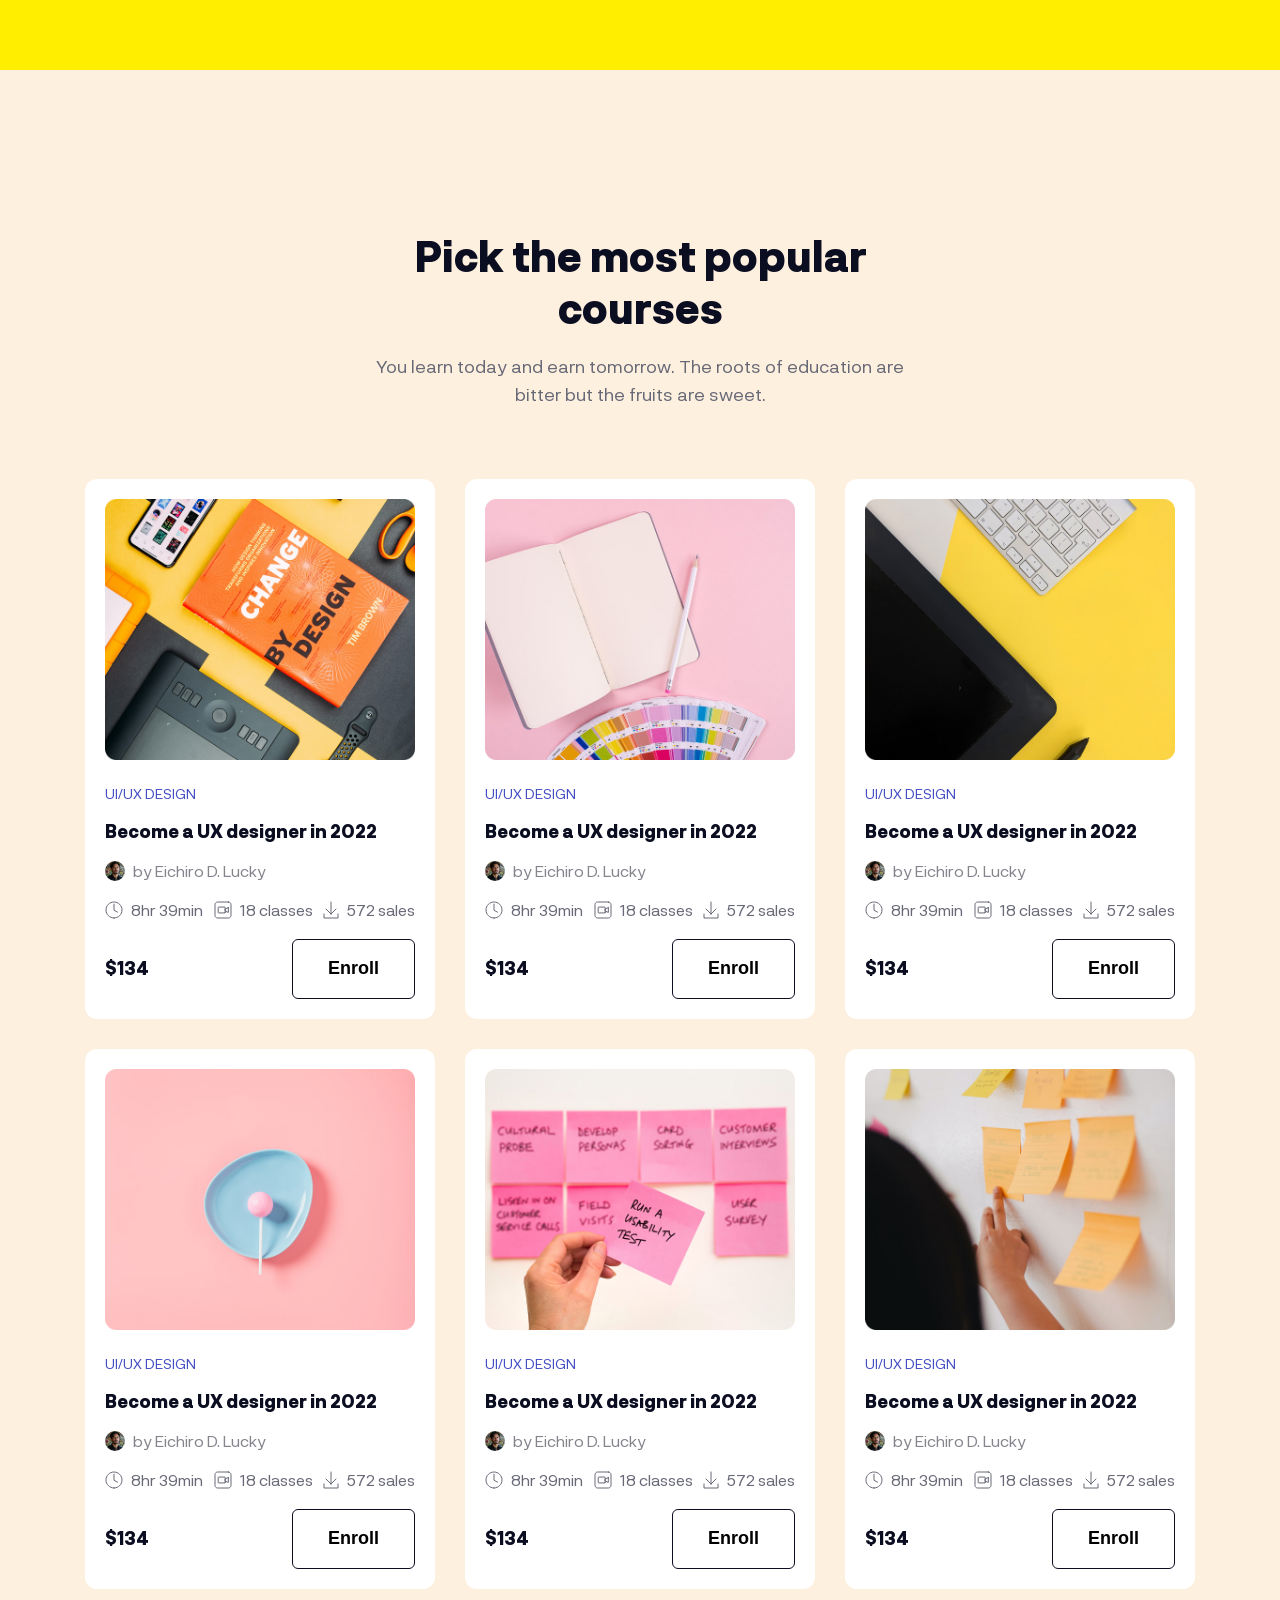
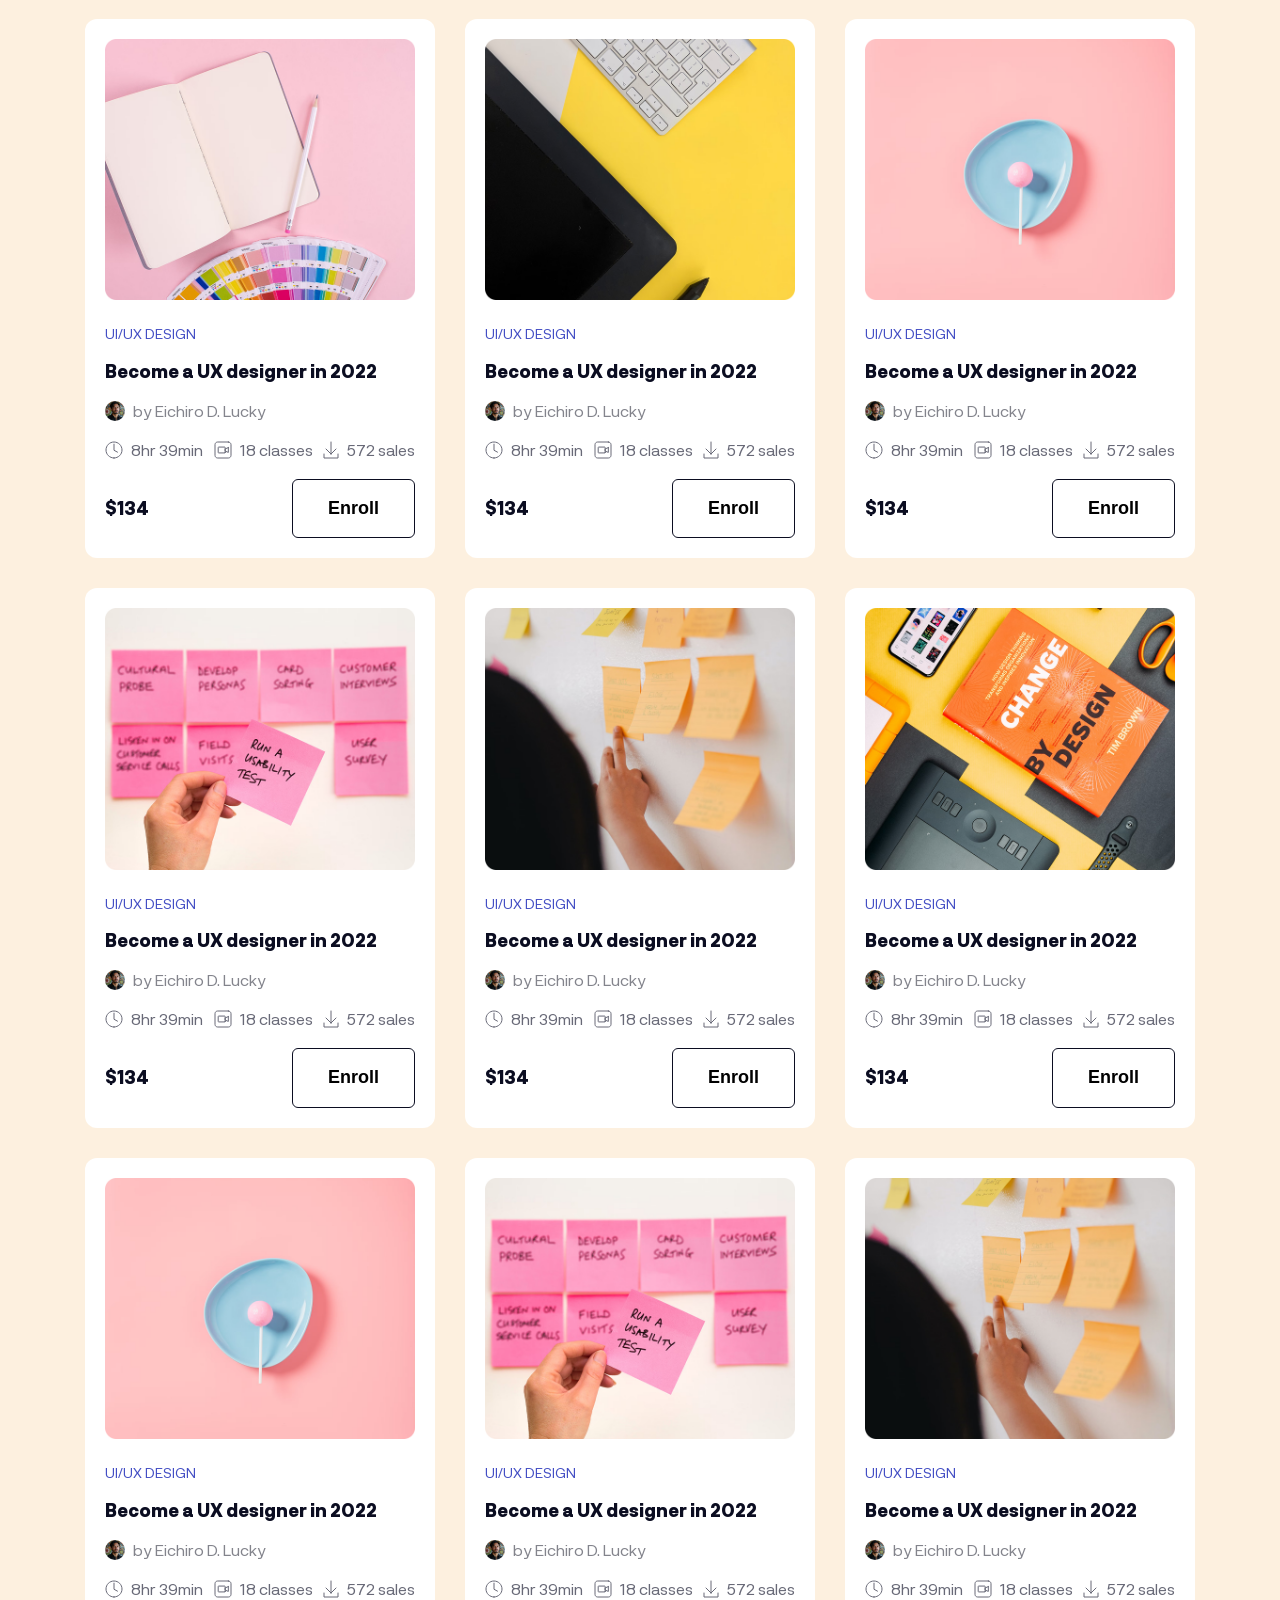
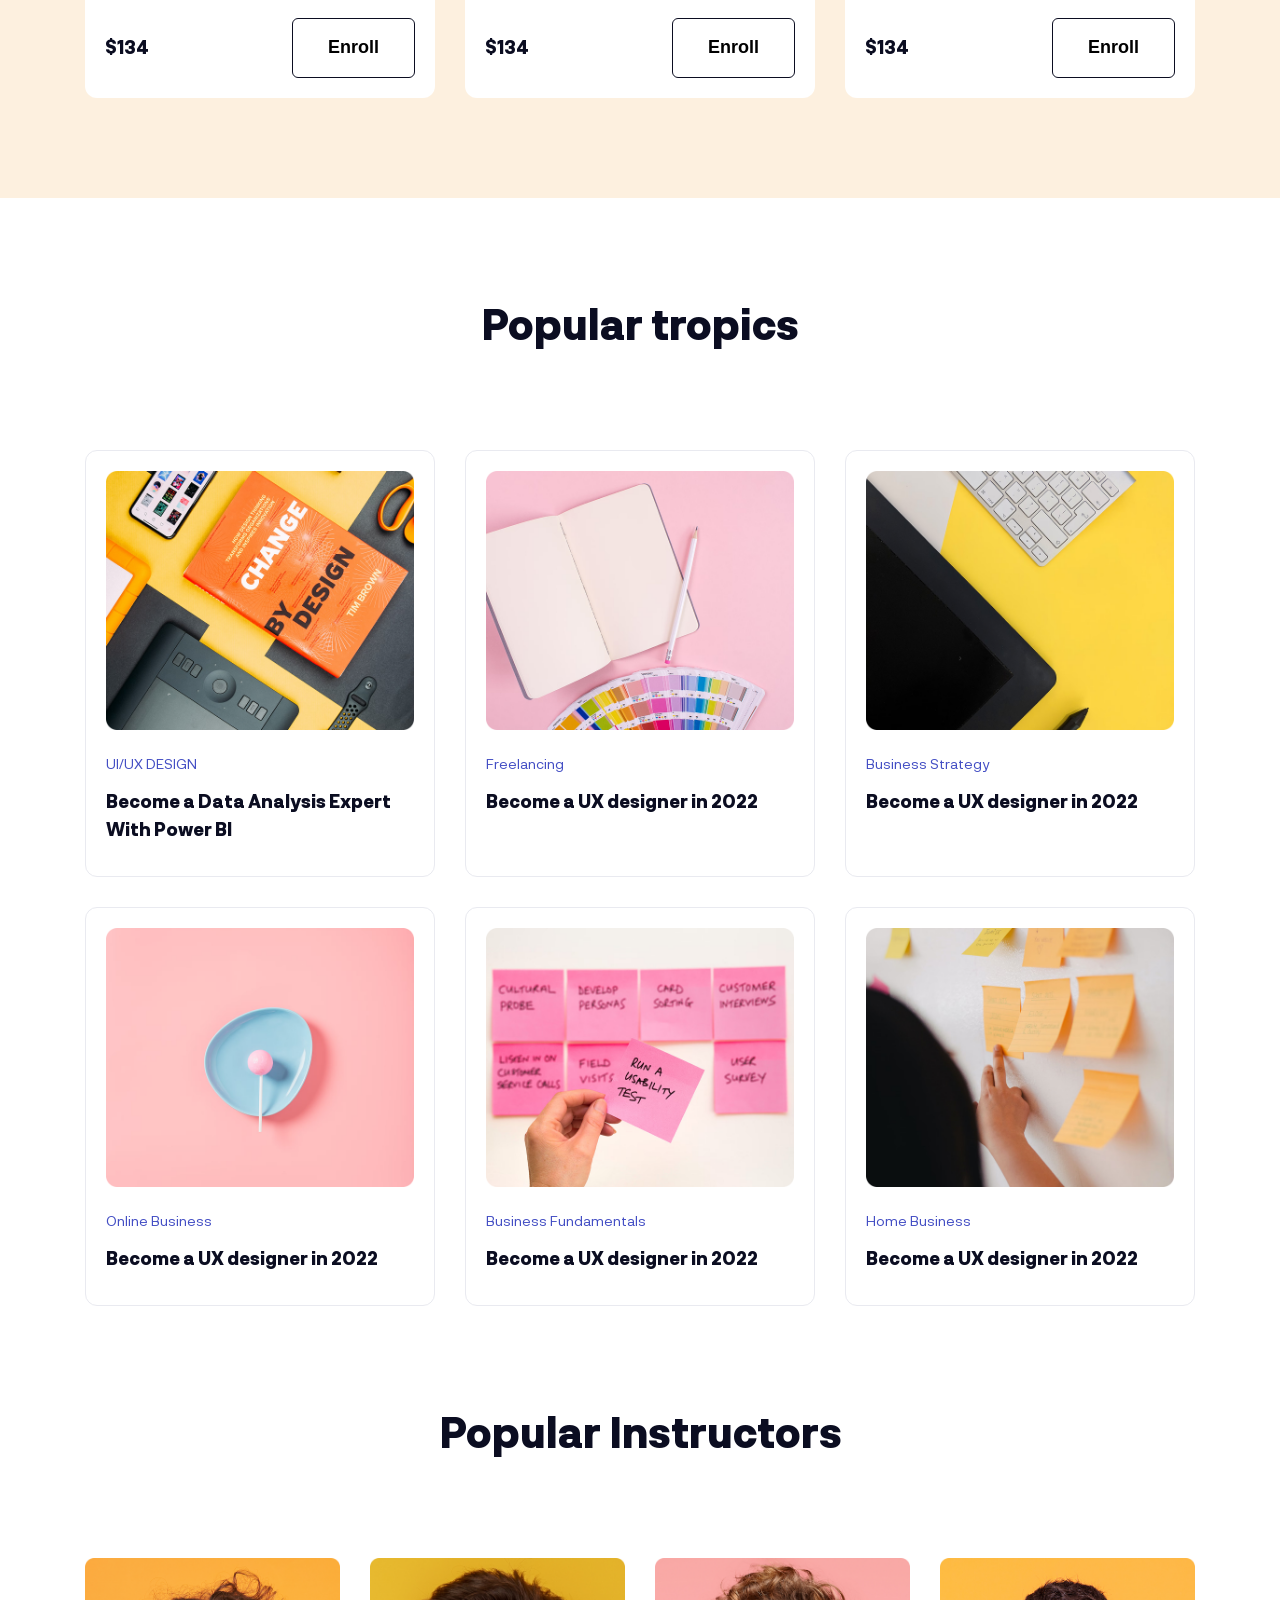
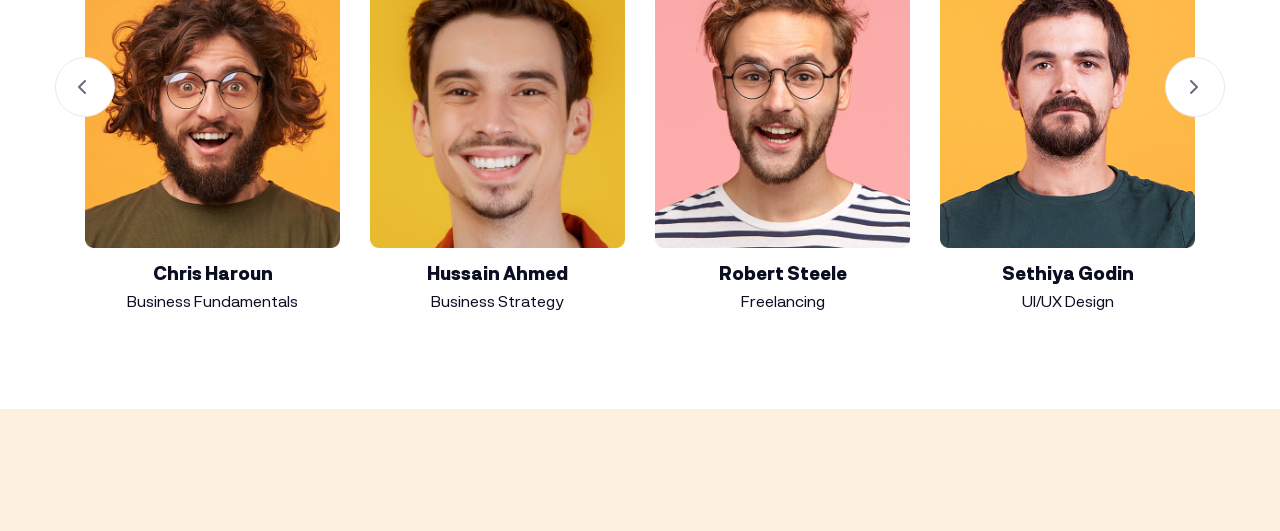
==== commit 1883eee3: "Reuse Slideshow" ====
--- a/courses.html
+++ b/courses.html
@@ -39,17 +39,10 @@
     </head>
     <body>
         <!-- Slide show -->
-        <div class="slide-show">
-            <div class="slide-show__wrap">
-                <ul
-                    class="slide-show__list animate__animated animate__slideInLeft animate__infinite animate__slower animate__delay-2s"
-                >
-                    <li class="slide-show__title">Get Discount Of 10% On All our Video Courses For a Limited Time</li>
-                    <li class="slide-show__title">Get Discount Of 10% On All our Video Courses For a Limited Time</li>
-                    <li class="slide-show__title">Get Discount Of 10% On All our Video Courses For a Limited Time</li>
-                    <li class="slide-show__title">Get Discount Of 10% On All our Video Courses For a Limited Time</li>
-                </ul>
-            </div>
+        <div class="slide-show" id="slideshow">
+            <script>
+                load("#slideshow", "./template/slideshow.html");
+            </script>
         </div>
 
         <!-- Header -->
--- a/assets/css/main.css
+++ b/assets/css/main.css
@@ -1955,7 +1955,7 @@
 }
 
 .popular-courses {
-  padding: 6px 0 100px 0;
+  padding: 100px 0;
   background: var(--bg-color);
 }
 @media (max-width: 767.98px) {
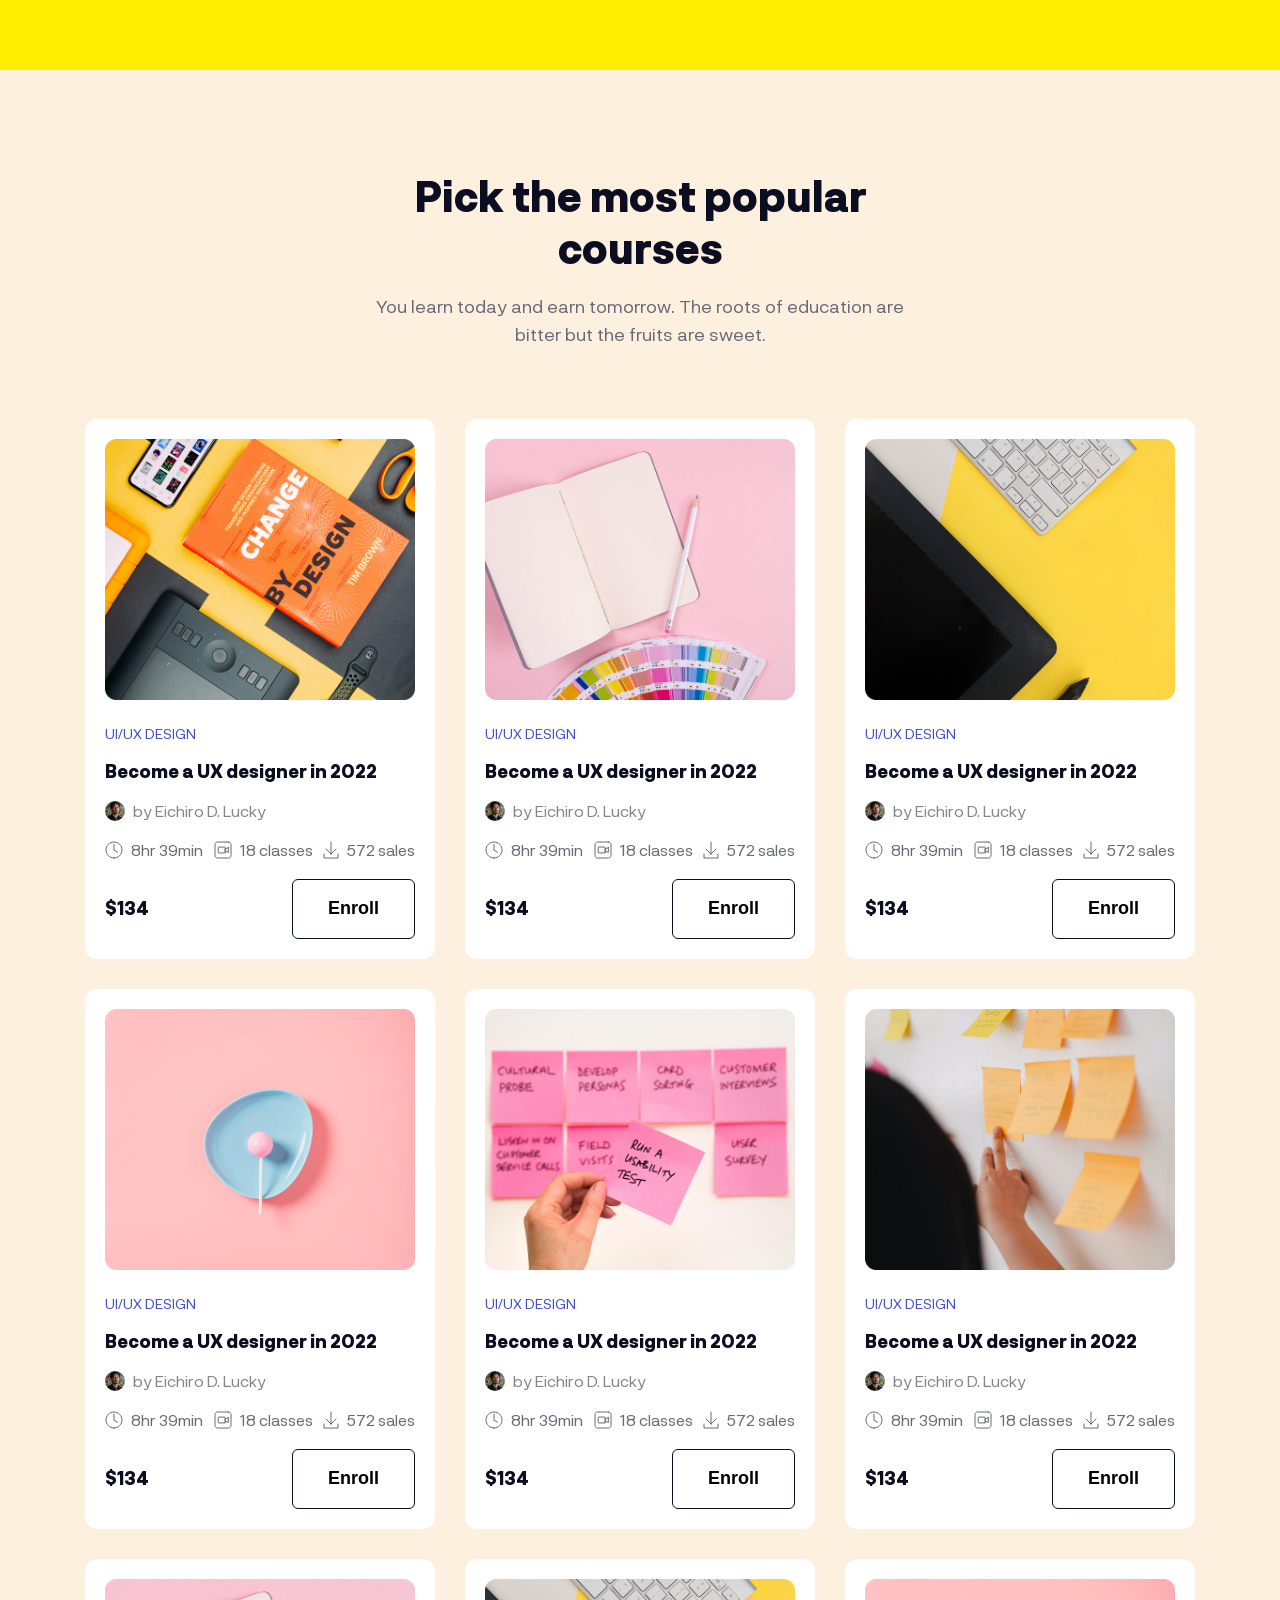
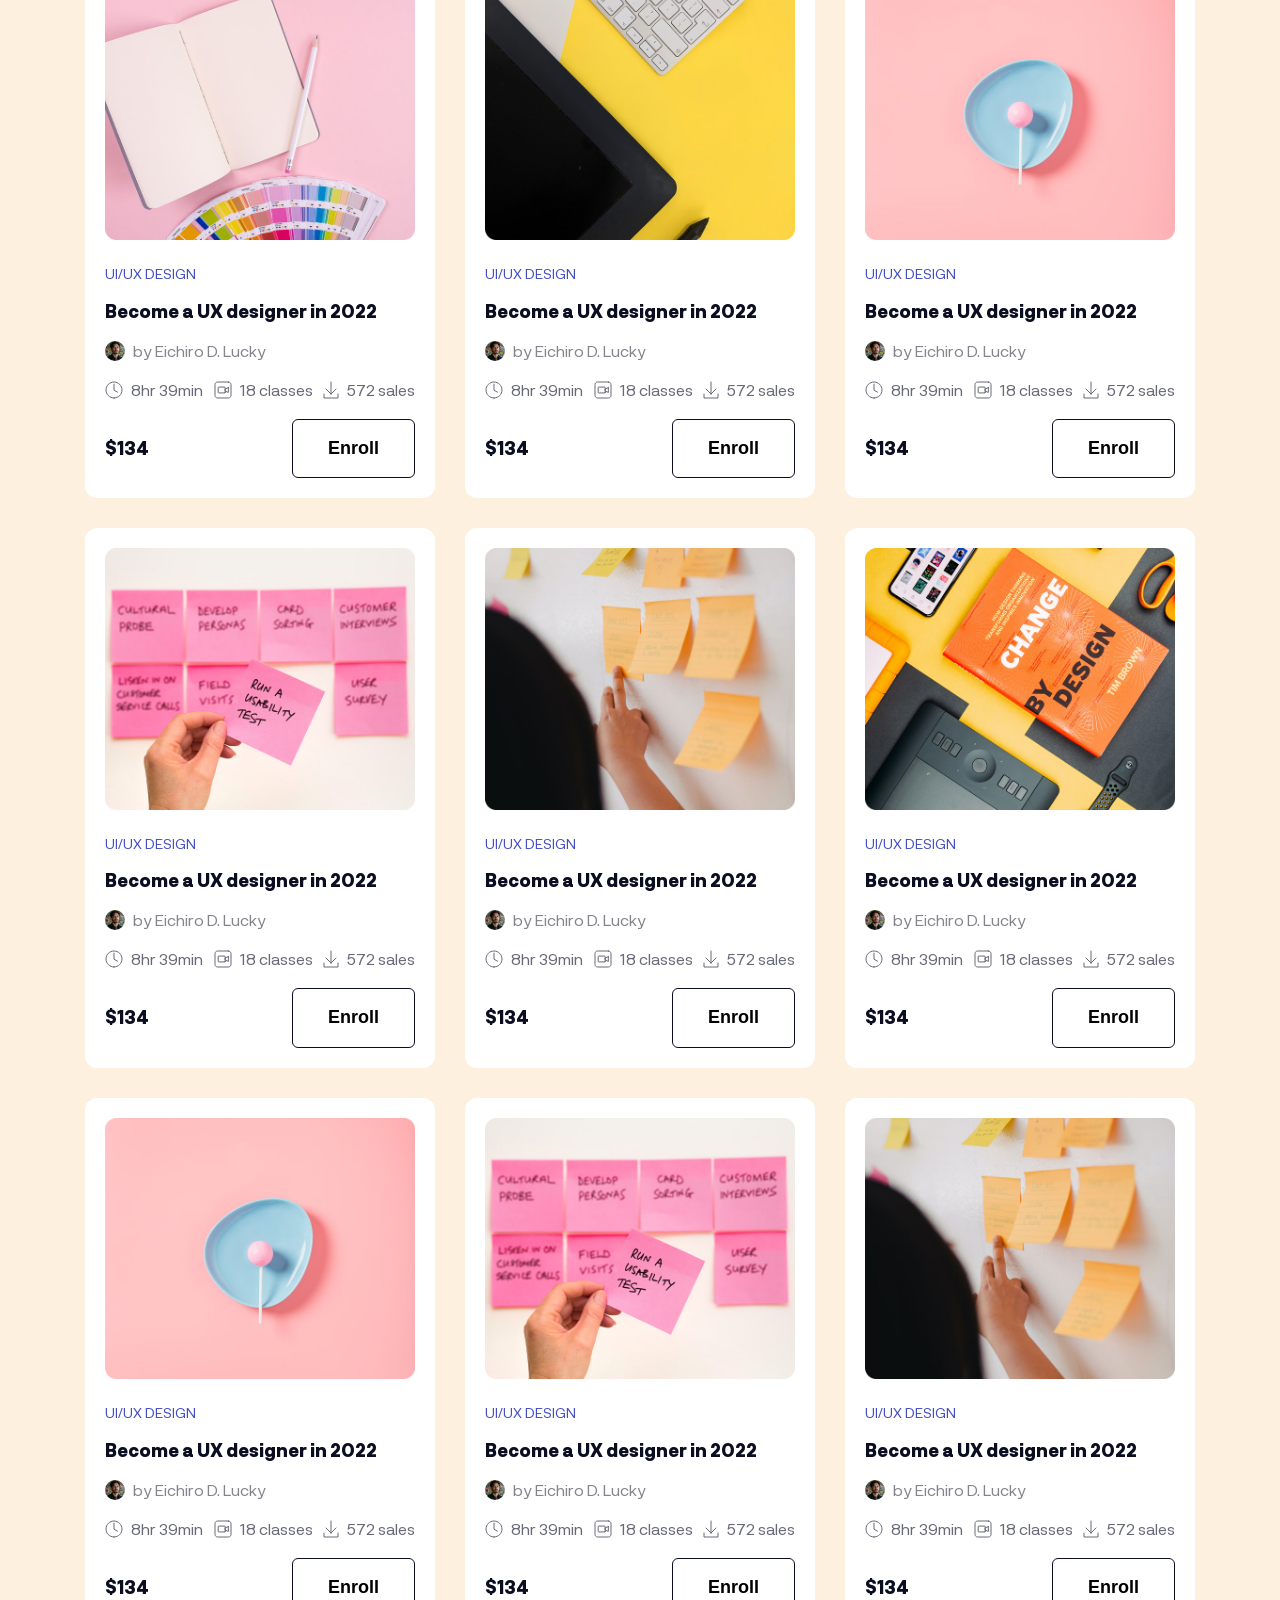
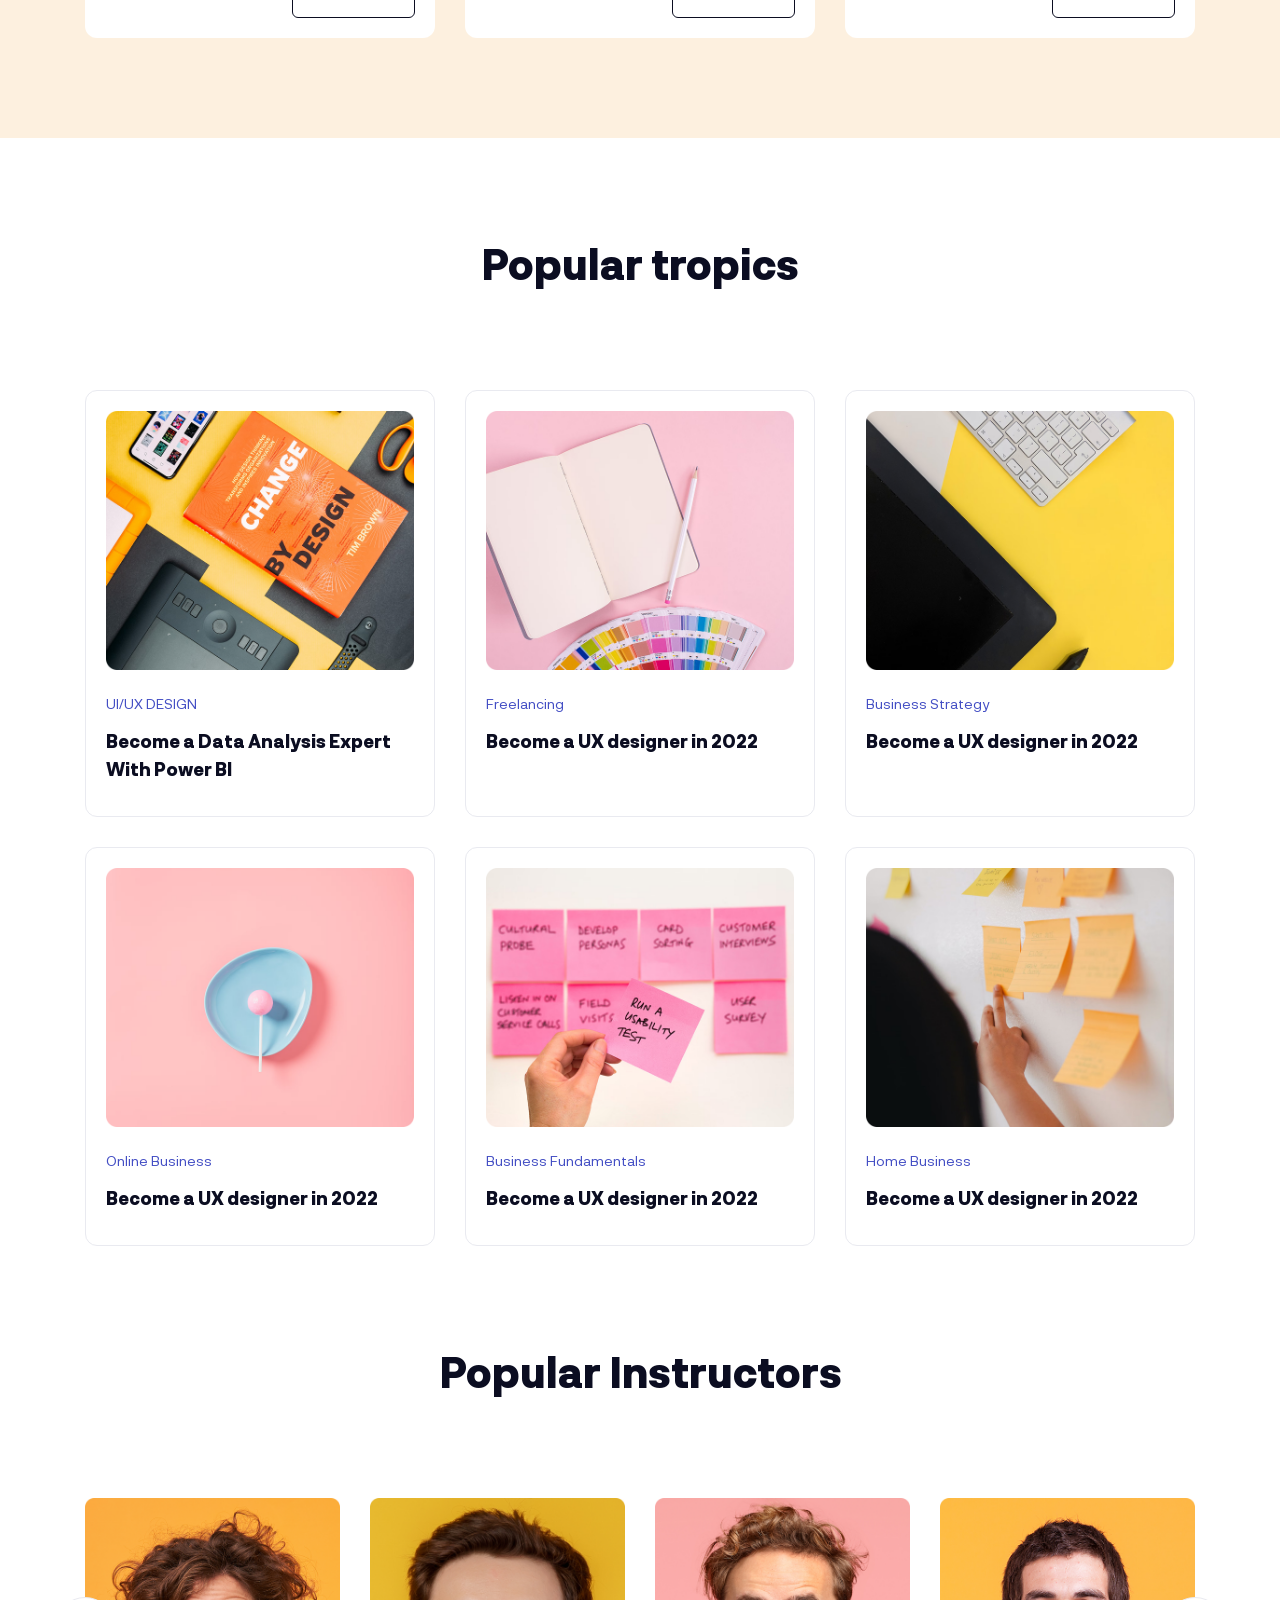
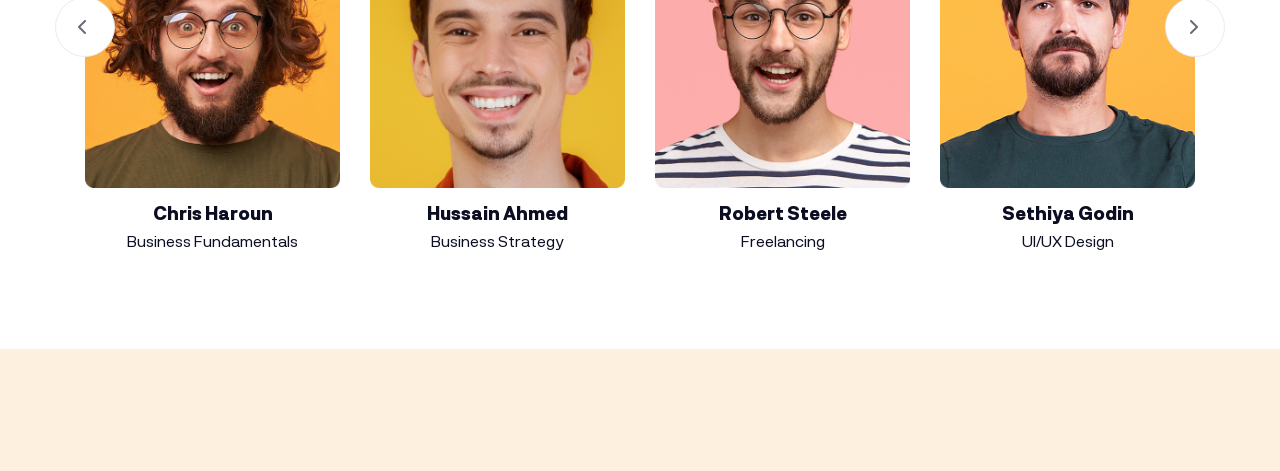
==== commit 90035a2e: "Pricing page" ====
--- a/courses.html
+++ b/courses.html
@@ -1,1023 +1,1053 @@
-<!DOCTYPE html>
-<html lang="en">
-    <head>
-        <meta charset="UTF-8" />
-        <meta name="viewport" content="width=device-width, initial-scale=1.0" />
-        <title>tutelage</title>
-
-        <!-- Css -->
-        <link rel="stylesheet" href="./assets/css/main.css" />
-
-        <!-- Animate -->
-        <link rel="stylesheet" href="https://cdnjs.cloudflare.com/ajax/libs/animate.css/4.1.1/animate.min.css" />
-
-        <!-- Favicon -->
-        <link rel="apple-touch-icon" sizes="57x57" href="./assets/favicon/apple-icon-57x57.png" />
-        <link rel="apple-touch-icon" sizes="60x60" href="./assets/favicon/apple-icon-60x60.png" />
-        <link rel="apple-touch-icon" sizes="72x72" href="./assets/favicon/apple-icon-72x72.png" />
-        <link rel="apple-touch-icon" sizes="76x76" href="./assets/favicon/apple-icon-76x76.png" />
-        <link rel="apple-touch-icon" sizes="114x114" href="./assets/favicon/apple-icon-114x114.png" />
-        <link rel="apple-touch-icon" sizes="120x120" href="./assets/favicon/apple-icon-120x120.png" />
-        <link rel="apple-touch-icon" sizes="144x144" href="./assets/favicon/apple-icon-144x144.png" />
-        <link rel="apple-touch-icon" sizes="152x152" href="./assets/favicon/apple-icon-152x152.png" />
-        <link rel="apple-touch-icon" sizes="180x180" href="./assets/favicon/apple-icon-180x180.png" />
-        <link rel="icon" type="image/png" sizes="192x192" href="./assets/favicon/android-icon-192x192.png" />
-        <link rel="icon" type="image/png" sizes="32x32" href="./assets/favicon/favicon-32x32.png" />
-        <link rel="icon" type="image/png" sizes="96x96" href="./assets/favicon/favicon-96x96.png" />
-        <link rel="icon" type="image/png" sizes="16x16" href="./assets/favicon/favicon-16x16.png" />
-        <link rel="manifest" href="./assets/favicon/manifest.json" />
-        <meta name="msapplication-TileColor" content="#ffffff" />
-        <meta name="msapplication-TileImage" content="./assets/favicon/ms-icon-144x144.png" />
-        <meta name="theme-color" content="#ffffff" />
-
-        <!-- Font -->
-        <link rel="stylesheet" href="./assets/fonts/stylesheet.css" />
-        <link rel="stylesheet" href="https://cdnjs.cloudflare.com/ajax/libs/font-awesome/6.7.2/css/all.min.css" />
-
-        <!-- Scripts -->
-        <script src="./assets/js/scripts.js"></script>
-    </head>
-    <body>
-        <!-- Slide show -->
-        <div class="slide-show" id="slideshow">
-            <script>
-                load("#slideshow", "./template/slideshow.html");
-            </script>
-        </div>
-
-        <!-- Header -->
-        <header class="header" id="header">
-            <script>
-                load("#header", "./template/header.html");
-            </script>
-        </header>
-
-        <!-- Popular course -->
-        <div class="popular-courses">
-            <div class="container">
-                <div class="popular-courses__wrap">
-                    <h2 class="heading--second popular-courses__heading">Pick the most popular courses</h2>
-                    <p class="desc--primary popular-courses__desc">
-                        You learn today and earn tomorrow. The roots of education are bitter but the fruits are sweet.
-                    </p>
-
-                    <!-- List courses -->
-                    <div class="popular-courses__list">
-                        <div class="row row-cols-3 row-cols-lg-1 gx-3 gy-3">
-                            <!-- Course item 1 -->
-                            <div class="col">
-                                <div class="popular-courses-item">
-                                    <img
-                                        src="./assets/images/popular-course-01.png"
-                                        alt=""
-                                        class="popular-courses-item__img"
-                                    />
-                                    <p class="popular-courses-item__name">UI/UX DESIGN</p>
-                                    <h3 class="popular-courses-item__title">Become a UX designer in 2022</h3>
-                                    <div class="popular-courses-item__user">
-                                        <img
-                                            src="./assets/images/popular-course-ava-01.png"
-                                            alt=""
-                                            class="popular-courses-item__ava"
-                                        />
-                                        <span class="popular-courses-item__username">by Eichiro D. Lucky</span>
-                                    </div>
-                                    <div class="popular-courses-item__analys">
-                                        <div class="popular-courses-item__block">
-                                            <img
-                                                src="./assets/icons/clock.svg"
-                                                alt=""
-                                                class="popular-courses-item__block-icon"
-                                            />
-                                            <div class="popular-courses-item__block-detail">8hr 39min</div>
-                                        </div>
-                                        <div class="popular-courses-item__block">
-                                            <img
-                                                src="./assets/icons/record.svg"
-                                                alt=""
-                                                class="popular-courses-item__block-icon"
-                                            />
-                                            <div class="popular-courses-item__block-detail">18 classes</div>
-                                        </div>
-                                        <div class="popular-courses-item__block">
-                                            <img
-                                                src="./assets/icons/download.svg"
-                                                alt=""
-                                                class="popular-courses-item__block-icon"
-                                            />
-                                            <div class="popular-courses-item__block-detail">572 sales</div>
-                                        </div>
-                                    </div>
-
-                                    <div class="popular-courses-item__bot">
-                                        <span class="popular-courses-item__bot-price">$134</span>
-                                        <button class="popular-courses-item__bot-btn btn btn--text">Enroll</button>
-                                    </div>
-                                </div>
-                            </div>
-
-                            <!-- Course item 2 -->
-                            <div class="col">
-                                <div class="popular-courses-item">
-                                    <img
-                                        src="./assets/images/popular-course-02.png"
-                                        alt=""
-                                        class="popular-courses-item__img"
-                                    />
-                                    <p class="popular-courses-item__name">UI/UX DESIGN</p>
-                                    <h3 class="popular-courses-item__title">Become a UX designer in 2022</h3>
-                                    <div class="popular-courses-item__user">
-                                        <img
-                                            src="./assets/images/popular-course-ava-01.png"
-                                            alt=""
-                                            class="popular-courses-item__ava"
-                                        />
-                                        <span class="popular-courses-item__username">by Eichiro D. Lucky</span>
-                                    </div>
-                                    <div class="popular-courses-item__analys">
-                                        <div class="popular-courses-item__block">
-                                            <img
-                                                src="./assets/icons/clock.svg"
-                                                alt=""
-                                                class="popular-courses-item__block-icon"
-                                            />
-                                            <div class="popular-courses-item__block-detail">8hr 39min</div>
-                                        </div>
-                                        <div class="popular-courses-item__block">
-                                            <img
-                                                src="./assets/icons/record.svg"
-                                                alt=""
-                                                class="popular-courses-item__block-icon"
-                                            />
-                                            <div class="popular-courses-item__block-detail">18 classes</div>
-                                        </div>
-                                        <div class="popular-courses-item__block">
-                                            <img
-                                                src="./assets/icons/download.svg"
-                                                alt=""
-                                                class="popular-courses-item__block-icon"
-                                            />
-                                            <div class="popular-courses-item__block-detail">572 sales</div>
-                                        </div>
-                                    </div>
-
-                                    <div class="popular-courses-item__bot">
-                                        <span class="popular-courses-item__bot-price">$134</span>
-                                        <button class="popular-courses-item__bot-btn btn btn--text">Enroll</button>
-                                    </div>
-                                </div>
-                            </div>
-
-                            <!-- Course item 3 -->
-                            <div class="col">
-                                <div class="popular-courses-item">
-                                    <img
-                                        src="./assets/images/popular-course-03.png"
-                                        alt=""
-                                        class="popular-courses-item__img"
-                                    />
-                                    <p class="popular-courses-item__name">UI/UX DESIGN</p>
-                                    <h3 class="popular-courses-item__title">Become a UX designer in 2022</h3>
-                                    <div class="popular-courses-item__user">
-                                        <img
-                                            src="./assets/images/popular-course-ava-01.png"
-                                            alt=""
-                                            class="popular-courses-item__ava"
-                                        />
-                                        <span class="popular-courses-item__username">by Eichiro D. Lucky</span>
-                                    </div>
-                                    <div class="popular-courses-item__analys">
-                                        <div class="popular-courses-item__block">
-                                            <img
-                                                src="./assets/icons/clock.svg"
-                                                alt=""
-                                                class="popular-courses-item__block-icon"
-                                            />
-                                            <div class="popular-courses-item__block-detail">8hr 39min</div>
-                                        </div>
-                                        <div class="popular-courses-item__block">
-                                            <img
-                                                src="./assets/icons/record.svg"
-                                                alt=""
-                                                class="popular-courses-item__block-icon"
-                                            />
-                                            <div class="popular-courses-item__block-detail">18 classes</div>
-                                        </div>
-                                        <div class="popular-courses-item__block">
-                                            <img
-                                                src="./assets/icons/download.svg"
-                                                alt=""
-                                                class="popular-courses-item__block-icon"
-                                            />
-                                            <div class="popular-courses-item__block-detail">572 sales</div>
-                                        </div>
-                                    </div>
-
-                                    <div class="popular-courses-item__bot">
-                                        <span class="popular-courses-item__bot-price">$134</span>
-                                        <button class="popular-courses-item__bot-btn btn btn--text">Enroll</button>
-                                    </div>
-                                </div>
-                            </div>
-
-                            <!-- Course item 4 -->
-                            <div class="col">
-                                <div class="popular-courses-item">
-                                    <img
-                                        src="./assets/images/popular-course-04.png"
-                                        alt=""
-                                        class="popular-courses-item__img"
-                                    />
-                                    <p class="popular-courses-item__name">UI/UX DESIGN</p>
-                                    <h3 class="popular-courses-item__title">Become a UX designer in 2022</h3>
-                                    <div class="popular-courses-item__user">
-                                        <img
-                                            src="./assets/images/popular-course-ava-01.png"
-                                            alt=""
-                                            class="popular-courses-item__ava"
-                                        />
-                                        <span class="popular-courses-item__username">by Eichiro D. Lucky</span>
-                                    </div>
-                                    <div class="popular-courses-item__analys">
-                                        <div class="popular-courses-item__block">
-                                            <img
-                                                src="./assets/icons/clock.svg"
-                                                alt=""
-                                                class="popular-courses-item__block-icon"
-                                            />
-                                            <div class="popular-courses-item__block-detail">8hr 39min</div>
-                                        </div>
-                                        <div class="popular-courses-item__block">
-                                            <img
-                                                src="./assets/icons/record.svg"
-                                                alt=""
-                                                class="popular-courses-item__block-icon"
-                                            />
-                                            <div class="popular-courses-item__block-detail">18 classes</div>
-                                        </div>
-                                        <div class="popular-courses-item__block">
-                                            <img
-                                                src="./assets/icons/download.svg"
-                                                alt=""
-                                                class="popular-courses-item__block-icon"
-                                            />
-                                            <div class="popular-courses-item__block-detail">572 sales</div>
-                                        </div>
-                                    </div>
-
-                                    <div class="popular-courses-item__bot">
-                                        <span class="popular-courses-item__bot-price">$134</span>
-                                        <button class="popular-courses-item__bot-btn btn btn--text">Enroll</button>
-                                    </div>
-                                </div>
-                            </div>
-
-                            <!-- Course item 5 -->
-                            <div class="col">
-                                <div class="popular-courses-item">
-                                    <img
-                                        src="./assets/images/popular-course-05.png"
-                                        alt=""
-                                        class="popular-courses-item__img"
-                                    />
-                                    <p class="popular-courses-item__name">UI/UX DESIGN</p>
-                                    <h3 class="popular-courses-item__title">Become a UX designer in 2022</h3>
-                                    <div class="popular-courses-item__user">
-                                        <img
-                                            src="./assets/images/popular-course-ava-01.png"
-                                            alt=""
-                                            class="popular-courses-item__ava"
-                                        />
-                                        <span class="popular-courses-item__username">by Eichiro D. Lucky</span>
-                                    </div>
-                                    <div class="popular-courses-item__analys">
-                                        <div class="popular-courses-item__block">
-                                            <img
-                                                src="./assets/icons/clock.svg"
-                                                alt=""
-                                                class="popular-courses-item__block-icon"
-                                            />
-                                            <div class="popular-courses-item__block-detail">8hr 39min</div>
-                                        </div>
-                                        <div class="popular-courses-item__block">
-                                            <img
-                                                src="./assets/icons/record.svg"
-                                                alt=""
-                                                class="popular-courses-item__block-icon"
-                                            />
-                                            <div class="popular-courses-item__block-detail">18 classes</div>
-                                        </div>
-                                        <div class="popular-courses-item__block">
-                                            <img
-                                                src="./assets/icons/download.svg"
-                                                alt=""
-                                                class="popular-courses-item__block-icon"
-                                            />
-                                            <div class="popular-courses-item__block-detail">572 sales</div>
-                                        </div>
-                                    </div>
-
-                                    <div class="popular-courses-item__bot">
-                                        <span class="popular-courses-item__bot-price">$134</span>
-                                        <button class="popular-courses-item__bot-btn btn btn--text">Enroll</button>
-                                    </div>
-                                </div>
-                            </div>
-
-                            <!-- Course item 6 -->
-                            <div class="col">
-                                <div class="popular-courses-item">
-                                    <img
-                                        src="./assets/images/popular-course-06.png"
-                                        alt=""
-                                        class="popular-courses-item__img"
-                                    />
-                                    <p class="popular-courses-item__name">UI/UX DESIGN</p>
-                                    <h3 class="popular-courses-item__title">Become a UX designer in 2022</h3>
-                                    <div class="popular-courses-item__user">
-                                        <img
-                                            src="./assets/images/popular-course-ava-01.png"
-                                            alt=""
-                                            class="popular-courses-item__ava"
-                                        />
-                                        <span class="popular-courses-item__username">by Eichiro D. Lucky</span>
-                                    </div>
-                                    <div class="popular-courses-item__analys">
-                                        <div class="popular-courses-item__block">
-                                            <img
-                                                src="./assets/icons/clock.svg"
-                                                alt=""
-                                                class="popular-courses-item__block-icon"
-                                            />
-                                            <div class="popular-courses-item__block-detail">8hr 39min</div>
-                                        </div>
-                                        <div class="popular-courses-item__block">
-                                            <img
-                                                src="./assets/icons/record.svg"
-                                                alt=""
-                                                class="popular-courses-item__block-icon"
-                                            />
-                                            <div class="popular-courses-item__block-detail">18 classes</div>
-                                        </div>
-                                        <div class="popular-courses-item__block">
-                                            <img
-                                                src="./assets/icons/download.svg"
-                                                alt=""
-                                                class="popular-courses-item__block-icon"
-                                            />
-                                            <div class="popular-courses-item__block-detail">572 sales</div>
-                                        </div>
-                                    </div>
-
-                                    <div class="popular-courses-item__bot">
-                                        <span class="popular-courses-item__bot-price">$134</span>
-                                        <button class="popular-courses-item__bot-btn btn btn--text">Enroll</button>
-                                    </div>
-                                </div>
-                            </div>
-
-                            <!-- Course item 2 -->
-                            <div class="col">
-                                <div class="popular-courses-item">
-                                    <img
-                                        src="./assets/images/popular-course-02.png"
-                                        alt=""
-                                        class="popular-courses-item__img"
-                                    />
-                                    <p class="popular-courses-item__name">UI/UX DESIGN</p>
-                                    <h3 class="popular-courses-item__title">Become a UX designer in 2022</h3>
-                                    <div class="popular-courses-item__user">
-                                        <img
-                                            src="./assets/images/popular-course-ava-01.png"
-                                            alt=""
-                                            class="popular-courses-item__ava"
-                                        />
-                                        <span class="popular-courses-item__username">by Eichiro D. Lucky</span>
-                                    </div>
-                                    <div class="popular-courses-item__analys">
-                                        <div class="popular-courses-item__block">
-                                            <img
-                                                src="./assets/icons/clock.svg"
-                                                alt=""
-                                                class="popular-courses-item__block-icon"
-                                            />
-                                            <div class="popular-courses-item__block-detail">8hr 39min</div>
-                                        </div>
-                                        <div class="popular-courses-item__block">
-                                            <img
-                                                src="./assets/icons/record.svg"
-                                                alt=""
-                                                class="popular-courses-item__block-icon"
-                                            />
-                                            <div class="popular-courses-item__block-detail">18 classes</div>
-                                        </div>
-                                        <div class="popular-courses-item__block">
-                                            <img
-                                                src="./assets/icons/download.svg"
-                                                alt=""
-                                                class="popular-courses-item__block-icon"
-                                            />
-                                            <div class="popular-courses-item__block-detail">572 sales</div>
-                                        </div>
-                                    </div>
-
-                                    <div class="popular-courses-item__bot">
-                                        <span class="popular-courses-item__bot-price">$134</span>
-                                        <button class="popular-courses-item__bot-btn btn btn--text">Enroll</button>
-                                    </div>
-                                </div>
-                            </div>
-
-                            <!-- Course item 3 -->
-                            <div class="col">
-                                <div class="popular-courses-item">
-                                    <img
-                                        src="./assets/images/popular-course-03.png"
-                                        alt=""
-                                        class="popular-courses-item__img"
-                                    />
-                                    <p class="popular-courses-item__name">UI/UX DESIGN</p>
-                                    <h3 class="popular-courses-item__title">Become a UX designer in 2022</h3>
-                                    <div class="popular-courses-item__user">
-                                        <img
-                                            src="./assets/images/popular-course-ava-01.png"
-                                            alt=""
-                                            class="popular-courses-item__ava"
-                                        />
-                                        <span class="popular-courses-item__username">by Eichiro D. Lucky</span>
-                                    </div>
-                                    <div class="popular-courses-item__analys">
-                                        <div class="popular-courses-item__block">
-                                            <img
-                                                src="./assets/icons/clock.svg"
-                                                alt=""
-                                                class="popular-courses-item__block-icon"
-                                            />
-                                            <div class="popular-courses-item__block-detail">8hr 39min</div>
-                                        </div>
-                                        <div class="popular-courses-item__block">
-                                            <img
-                                                src="./assets/icons/record.svg"
-                                                alt=""
-                                                class="popular-courses-item__block-icon"
-                                            />
-                                            <div class="popular-courses-item__block-detail">18 classes</div>
-                                        </div>
-                                        <div class="popular-courses-item__block">
-                                            <img
-                                                src="./assets/icons/download.svg"
-                                                alt=""
-                                                class="popular-courses-item__block-icon"
-                                            />
-                                            <div class="popular-courses-item__block-detail">572 sales</div>
-                                        </div>
-                                    </div>
-
-                                    <div class="popular-courses-item__bot">
-                                        <span class="popular-courses-item__bot-price">$134</span>
-                                        <button class="popular-courses-item__bot-btn btn btn--text">Enroll</button>
-                                    </div>
-                                </div>
-                            </div>
-
-                            <!-- Course item 4 -->
-                            <div class="col">
-                                <div class="popular-courses-item">
-                                    <img
-                                        src="./assets/images/popular-course-04.png"
-                                        alt=""
-                                        class="popular-courses-item__img"
-                                    />
-                                    <p class="popular-courses-item__name">UI/UX DESIGN</p>
-                                    <h3 class="popular-courses-item__title">Become a UX designer in 2022</h3>
-                                    <div class="popular-courses-item__user">
-                                        <img
-                                            src="./assets/images/popular-course-ava-01.png"
-                                            alt=""
-                                            class="popular-courses-item__ava"
-                                        />
-                                        <span class="popular-courses-item__username">by Eichiro D. Lucky</span>
-                                    </div>
-                                    <div class="popular-courses-item__analys">
-                                        <div class="popular-courses-item__block">
-                                            <img
-                                                src="./assets/icons/clock.svg"
-                                                alt=""
-                                                class="popular-courses-item__block-icon"
-                                            />
-                                            <div class="popular-courses-item__block-detail">8hr 39min</div>
-                                        </div>
-                                        <div class="popular-courses-item__block">
-                                            <img
-                                                src="./assets/icons/record.svg"
-                                                alt=""
-                                                class="popular-courses-item__block-icon"
-                                            />
-                                            <div class="popular-courses-item__block-detail">18 classes</div>
-                                        </div>
-                                        <div class="popular-courses-item__block">
-                                            <img
-                                                src="./assets/icons/download.svg"
-                                                alt=""
-                                                class="popular-courses-item__block-icon"
-                                            />
-                                            <div class="popular-courses-item__block-detail">572 sales</div>
-                                        </div>
-                                    </div>
-
-                                    <div class="popular-courses-item__bot">
-                                        <span class="popular-courses-item__bot-price">$134</span>
-                                        <button class="popular-courses-item__bot-btn btn btn--text">Enroll</button>
-                                    </div>
-                                </div>
-                            </div>
-
-                            <!-- Course item 5 -->
-                            <div class="col">
-                                <div class="popular-courses-item">
-                                    <img
-                                        src="./assets/images/popular-course-05.png"
-                                        alt=""
-                                        class="popular-courses-item__img"
-                                    />
-                                    <p class="popular-courses-item__name">UI/UX DESIGN</p>
-                                    <h3 class="popular-courses-item__title">Become a UX designer in 2022</h3>
-                                    <div class="popular-courses-item__user">
-                                        <img
-                                            src="./assets/images/popular-course-ava-01.png"
-                                            alt=""
-                                            class="popular-courses-item__ava"
-                                        />
-                                        <span class="popular-courses-item__username">by Eichiro D. Lucky</span>
-                                    </div>
-                                    <div class="popular-courses-item__analys">
-                                        <div class="popular-courses-item__block">
-                                            <img
-                                                src="./assets/icons/clock.svg"
-                                                alt=""
-                                                class="popular-courses-item__block-icon"
-                                            />
-                                            <div class="popular-courses-item__block-detail">8hr 39min</div>
-                                        </div>
-                                        <div class="popular-courses-item__block">
-                                            <img
-                                                src="./assets/icons/record.svg"
-                                                alt=""
-                                                class="popular-courses-item__block-icon"
-                                            />
-                                            <div class="popular-courses-item__block-detail">18 classes</div>
-                                        </div>
-                                        <div class="popular-courses-item__block">
-                                            <img
-                                                src="./assets/icons/download.svg"
-                                                alt=""
-                                                class="popular-courses-item__block-icon"
-                                            />
-                                            <div class="popular-courses-item__block-detail">572 sales</div>
-                                        </div>
-                                    </div>
-
-                                    <div class="popular-courses-item__bot">
-                                        <span class="popular-courses-item__bot-price">$134</span>
-                                        <button class="popular-courses-item__bot-btn btn btn--text">Enroll</button>
-                                    </div>
-                                </div>
-                            </div>
-
-                            <!-- Course item 6 -->
-                            <div class="col">
-                                <div class="popular-courses-item">
-                                    <img
-                                        src="./assets/images/popular-course-06.png"
-                                        alt=""
-                                        class="popular-courses-item__img"
-                                    />
-                                    <p class="popular-courses-item__name">UI/UX DESIGN</p>
-                                    <h3 class="popular-courses-item__title">Become a UX designer in 2022</h3>
-                                    <div class="popular-courses-item__user">
-                                        <img
-                                            src="./assets/images/popular-course-ava-01.png"
-                                            alt=""
-                                            class="popular-courses-item__ava"
-                                        />
-                                        <span class="popular-courses-item__username">by Eichiro D. Lucky</span>
-                                    </div>
-                                    <div class="popular-courses-item__analys">
-                                        <div class="popular-courses-item__block">
-                                            <img
-                                                src="./assets/icons/clock.svg"
-                                                alt=""
-                                                class="popular-courses-item__block-icon"
-                                            />
-                                            <div class="popular-courses-item__block-detail">8hr 39min</div>
-                                        </div>
-                                        <div class="popular-courses-item__block">
-                                            <img
-                                                src="./assets/icons/record.svg"
-                                                alt=""
-                                                class="popular-courses-item__block-icon"
-                                            />
-                                            <div class="popular-courses-item__block-detail">18 classes</div>
-                                        </div>
-                                        <div class="popular-courses-item__block">
-                                            <img
-                                                src="./assets/icons/download.svg"
-                                                alt=""
-                                                class="popular-courses-item__block-icon"
-                                            />
-                                            <div class="popular-courses-item__block-detail">572 sales</div>
-                                        </div>
-                                    </div>
-
-                                    <div class="popular-courses-item__bot">
-                                        <span class="popular-courses-item__bot-price">$134</span>
-                                        <button class="popular-courses-item__bot-btn btn btn--text">Enroll</button>
-                                    </div>
-                                </div>
-                            </div>
-
-                            <!-- Course item 1 -->
-                            <div class="col">
-                                <div class="popular-courses-item">
-                                    <img
-                                        src="./assets/images/popular-course-01.png"
-                                        alt=""
-                                        class="popular-courses-item__img"
-                                    />
-                                    <p class="popular-courses-item__name">UI/UX DESIGN</p>
-                                    <h3 class="popular-courses-item__title">Become a UX designer in 2022</h3>
-                                    <div class="popular-courses-item__user">
-                                        <img
-                                            src="./assets/images/popular-course-ava-01.png"
-                                            alt=""
-                                            class="popular-courses-item__ava"
-                                        />
-                                        <span class="popular-courses-item__username">by Eichiro D. Lucky</span>
-                                    </div>
-                                    <div class="popular-courses-item__analys">
-                                        <div class="popular-courses-item__block">
-                                            <img
-                                                src="./assets/icons/clock.svg"
-                                                alt=""
-                                                class="popular-courses-item__block-icon"
-                                            />
-                                            <div class="popular-courses-item__block-detail">8hr 39min</div>
-                                        </div>
-                                        <div class="popular-courses-item__block">
-                                            <img
-                                                src="./assets/icons/record.svg"
-                                                alt=""
-                                                class="popular-courses-item__block-icon"
-                                            />
-                                            <div class="popular-courses-item__block-detail">18 classes</div>
-                                        </div>
-                                        <div class="popular-courses-item__block">
-                                            <img
-                                                src="./assets/icons/download.svg"
-                                                alt=""
-                                                class="popular-courses-item__block-icon"
-                                            />
-                                            <div class="popular-courses-item__block-detail">572 sales</div>
-                                        </div>
-                                    </div>
-
-                                    <div class="popular-courses-item__bot">
-                                        <span class="popular-courses-item__bot-price">$134</span>
-                                        <button class="popular-courses-item__bot-btn btn btn--text">Enroll</button>
-                                    </div>
-                                </div>
-                            </div>
-
-                            <!-- Course item 4 -->
-                            <div class="col">
-                                <div class="popular-courses-item">
-                                    <img
-                                        src="./assets/images/popular-course-04.png"
-                                        alt=""
-                                        class="popular-courses-item__img"
-                                    />
-                                    <p class="popular-courses-item__name">UI/UX DESIGN</p>
-                                    <h3 class="popular-courses-item__title">Become a UX designer in 2022</h3>
-                                    <div class="popular-courses-item__user">
-                                        <img
-                                            src="./assets/images/popular-course-ava-01.png"
-                                            alt=""
-                                            class="popular-courses-item__ava"
-                                        />
-                                        <span class="popular-courses-item__username">by Eichiro D. Lucky</span>
-                                    </div>
-                                    <div class="popular-courses-item__analys">
-                                        <div class="popular-courses-item__block">
-                                            <img
-                                                src="./assets/icons/clock.svg"
-                                                alt=""
-                                                class="popular-courses-item__block-icon"
-                                            />
-                                            <div class="popular-courses-item__block-detail">8hr 39min</div>
-                                        </div>
-                                        <div class="popular-courses-item__block">
-                                            <img
-                                                src="./assets/icons/record.svg"
-                                                alt=""
-                                                class="popular-courses-item__block-icon"
-                                            />
-                                            <div class="popular-courses-item__block-detail">18 classes</div>
-                                        </div>
-                                        <div class="popular-courses-item__block">
-                                            <img
-                                                src="./assets/icons/download.svg"
-                                                alt=""
-                                                class="popular-courses-item__block-icon"
-                                            />
-                                            <div class="popular-courses-item__block-detail">572 sales</div>
-                                        </div>
-                                    </div>
-
-                                    <div class="popular-courses-item__bot">
-                                        <span class="popular-courses-item__bot-price">$134</span>
-                                        <button class="popular-courses-item__bot-btn btn btn--text">Enroll</button>
-                                    </div>
-                                </div>
-                            </div>
-
-                            <!-- Course item 5 -->
-                            <div class="col">
-                                <div class="popular-courses-item">
-                                    <img
-                                        src="./assets/images/popular-course-05.png"
-                                        alt=""
-                                        class="popular-courses-item__img"
-                                    />
-                                    <p class="popular-courses-item__name">UI/UX DESIGN</p>
-                                    <h3 class="popular-courses-item__title">Become a UX designer in 2022</h3>
-                                    <div class="popular-courses-item__user">
-                                        <img
-                                            src="./assets/images/popular-course-ava-01.png"
-                                            alt=""
-                                            class="popular-courses-item__ava"
-                                        />
-                                        <span class="popular-courses-item__username">by Eichiro D. Lucky</span>
-                                    </div>
-                                    <div class="popular-courses-item__analys">
-                                        <div class="popular-courses-item__block">
-                                            <img
-                                                src="./assets/icons/clock.svg"
-                                                alt=""
-                                                class="popular-courses-item__block-icon"
-                                            />
-                                            <div class="popular-courses-item__block-detail">8hr 39min</div>
-                                        </div>
-                                        <div class="popular-courses-item__block">
-                                            <img
-                                                src="./assets/icons/record.svg"
-                                                alt=""
-                                                class="popular-courses-item__block-icon"
-                                            />
-                                            <div class="popular-courses-item__block-detail">18 classes</div>
-                                        </div>
-                                        <div class="popular-courses-item__block">
-                                            <img
-                                                src="./assets/icons/download.svg"
-                                                alt=""
-                                                class="popular-courses-item__block-icon"
-                                            />
-                                            <div class="popular-courses-item__block-detail">572 sales</div>
-                                        </div>
-                                    </div>
-
-                                    <div class="popular-courses-item__bot">
-                                        <span class="popular-courses-item__bot-price">$134</span>
-                                        <button class="popular-courses-item__bot-btn btn btn--text">Enroll</button>
-                                    </div>
-                                </div>
-                            </div>
-
-                            <!-- Course item 6 -->
-                            <div class="col">
-                                <div class="popular-courses-item">
-                                    <img
-                                        src="./assets/images/popular-course-06.png"
-                                        alt=""
-                                        class="popular-courses-item__img"
-                                    />
-                                    <p class="popular-courses-item__name">UI/UX DESIGN</p>
-                                    <h3 class="popular-courses-item__title">Become a UX designer in 2022</h3>
-                                    <div class="popular-courses-item__user">
-                                        <img
-                                            src="./assets/images/popular-course-ava-01.png"
-                                            alt=""
-                                            class="popular-courses-item__ava"
-                                        />
-                                        <span class="popular-courses-item__username">by Eichiro D. Lucky</span>
-                                    </div>
-                                    <div class="popular-courses-item__analys">
-                                        <div class="popular-courses-item__block">
-                                            <img
-                                                src="./assets/icons/clock.svg"
-                                                alt=""
-                                                class="popular-courses-item__block-icon"
-                                            />
-                                            <div class="popular-courses-item__block-detail">8hr 39min</div>
-                                        </div>
-                                        <div class="popular-courses-item__block">
-                                            <img
-                                                src="./assets/icons/record.svg"
-                                                alt=""
-                                                class="popular-courses-item__block-icon"
-                                            />
-                                            <div class="popular-courses-item__block-detail">18 classes</div>
-                                        </div>
-                                        <div class="popular-courses-item__block">
-                                            <img
-                                                src="./assets/icons/download.svg"
-                                                alt=""
-                                                class="popular-courses-item__block-icon"
-                                            />
-                                            <div class="popular-courses-item__block-detail">572 sales</div>
-                                        </div>
-                                    </div>
-
-                                    <div class="popular-courses-item__bot">
-                                        <span class="popular-courses-item__bot-price">$134</span>
-                                        <button class="popular-courses-item__bot-btn btn btn--text">Enroll</button>
-                                    </div>
-                                </div>
-                            </div>
-                        </div>
-                    </div>
-                </div>
-            </div>
-        </div>
-        <!-- End all courses-->
-
-        <!-- Popular tropics -->
-        <div class="popular-tropics">
-            <div class="container">
-                <div class="popular-tropics__wrap">
-                    <h2 class="heading--second popular-tropics__heading">Popular tropics</h2>
-                    <div class="row row-cols-3 row-cols-lg-1 gx-3 gy-3">
-                        <!-- Tropic item 1 -->
-                        <div class="col">
-                            <div class="popular-courses-item popular-tropics-item">
-                                <img
-                                    src="./assets/images/popular-course-01.png"
-                                    alt=""
-                                    class="popular-courses-item__img"
-                                />
-                                <p class="popular-courses-item__name">UI/UX DESIGN</p>
-                                <h3 class="popular-courses-item__title">Become a Data Analysis Expert With Power BI</h3>
-                            </div>
-                        </div>
-
-                        <!-- Tropic item 2 -->
-                        <div class="col">
-                            <div class="popular-courses-item popular-tropics-item">
-                                <img
-                                    src="./assets/images/popular-course-02.png"
-                                    alt=""
-                                    class="popular-courses-item__img"
-                                />
-                                <p class="popular-courses-item__name">Freelancing</p>
-                                <h3 class="popular-courses-item__title">Become a UX designer in 2022</h3>
-                            </div>
-                        </div>
-
-                        <!-- Tropic item 3 -->
-                        <div class="col">
-                            <div class="popular-courses-item popular-tropics-item">
-                                <img
-                                    src="./assets/images/popular-course-03.png"
-                                    alt=""
-                                    class="popular-courses-item__img"
-                                />
-                                <p class="popular-courses-item__name">Business Strategy</p>
-                                <h3 class="popular-courses-item__title">Become a UX designer in 2022</h3>
-                            </div>
-                        </div>
-
-                        <!-- Tropic item 4 -->
-                        <div class="col">
-                            <div class="popular-courses-item popular-tropics-item">
-                                <img
-                                    src="./assets/images/popular-course-04.png"
-                                    alt=""
-                                    class="popular-courses-item__img"
-                                />
-                                <p class="popular-courses-item__name">Online Business</p>
-                                <h3 class="popular-courses-item__title">Become a UX designer in 2022</h3>
-                            </div>
-                        </div>
-
-                        <!-- Tropic item 5 -->
-                        <div class="col">
-                            <div class="popular-courses-item popular-tropics-item">
-                                <img
-                                    src="./assets/images/popular-course-05.png"
-                                    alt=""
-                                    class="popular-courses-item__img"
-                                />
-                                <p class="popular-courses-item__name">Business Fundamentals</p>
-                                <h3 class="popular-courses-item__title">Become a UX designer in 2022</h3>
-                            </div>
-                        </div>
-
-                        <!-- Tropic item 6 -->
-                        <div class="col">
-                            <div class="popular-courses-item popular-tropics-item">
-                                <img
-                                    src="./assets/images/popular-course-06.png"
-                                    alt=""
-                                    class="popular-courses-item__img"
-                                />
-                                <p class="popular-courses-item__name">Home Business</p>
-                                <h3 class="popular-courses-item__title">Become a UX designer in 2022</h3>
-                            </div>
-                        </div>
-                    </div>
-                </div>
-
-                <!-- Popular Instructors -->
-                <div class="popular-tropics__instruct">
-                    <h2 class="heading--second popular-tropics__heading">Popular Instructors</h2>
-
-                    <div class="row row-cols-4 row-cols-lg-2 row-cols-md-1 gy-lg-3">
-                        <div class="col">
-                            <div class="popular-tropics__instruct-item">
-                                <img
-                                    src="./assets/images/popula-struct-01.png"
-                                    alt=""
-                                    class="popular-tropics__instruct-img"
-                                />
-                                <h4 class="heading--fourth popular-tropics__instruct-name">Chris Haroun</h4>
-                                <p class="desc--third popular-tropics__instruct-desc">Business Fundamentals</p>
-                            </div>
-                        </div>
-
-                        <div class="col">
-                            <div class="popular-tropics__instruct-item">
-                                <img
-                                    src="./assets/images/popula-struct-02.png"
-                                    alt=""
-                                    class="popular-tropics__instruct-img"
-                                />
-                                <h4 class="heading--fourth popular-tropics__instruct-name">Hussain Ahmed</h4>
-                                <p class="desc--third popular-tropics__instruct-desc">Business Strategy</p>
-                            </div>
-                        </div>
-
-                        <div class="col">
-                            <div class="popular-tropics__instruct-item">
-                                <img
-                                    src="./assets/images/popula-struct-03.png"
-                                    alt=""
-                                    class="popular-tropics__instruct-img"
-                                />
-                                <h4 class="heading--fourth popular-tropics__instruct-name">Robert Steele</h4>
-                                <p class="desc--third popular-tropics__instruct-desc">Freelancing</p>
-                            </div>
-                        </div>
-
-                        <div class="col">
-                            <div class="popular-tropics__instruct-item">
-                                <img
-                                    src="./assets/images/popula-struct-04.png"
-                                    alt=""
-                                    class="popular-tropics__instruct-img"
-                                />
-                                <h4 class="heading--fourth popular-tropics__instruct-name">Sethiya Godin</h4>
-                                <p class="desc--third popular-tropics__instruct-desc">UI/UX Design</p>
-                            </div>
-                        </div>
-                    </div>
-
-                    <!-- Direction -->
-                    <div class="popular-tropics__instruct-direct">
-                        <div class="popular-tropics__instruct-back">
-                            <!-- <img
-                                src="./assets/icons/chevron-left.svg"
-                                alt=""
-                                class="popular-tropics__instruct-next-icon"
-                            /> -->
-                            <i class="fa-solid fa-chevron-left popular-tropics__instruct-next-icon"></i>
-                        </div>
-                        <div class="popular-tropics__instruct-next">
-                            <!-- <img
-                                src="./assets/icons/chevron-right.svg"
-                                alt=""
-                                class="popular-tropics__instruct-next-icon"
-                            /> -->
-                            <i class="fa-solid fa-chevron-right popular-tropics__instruct-next-icon"></i>
-                        </div>
-                    </div>
-                </div>
-            </div>
-        </div>
-    </body>
-
-    <!-- Footer -->
-    <footer class="footer" id="footer">
-        <script>
-            load("#footer", "./template/footer.html");
-        </script>
-    </footer>
-</html>
+<!DOCTYPE html>
+<html lang="en">
+    <head>
+        <meta charset="UTF-8" />
+        <meta name="viewport" content="width=device-width, initial-scale=1.0" />
+        <title>tutelage</title>
+
+        <!-- Css -->
+        <link rel="stylesheet" href="./assets/css/main.css" />
+
+        <!-- Animate -->
+        <link rel="stylesheet" href="https://cdnjs.cloudflare.com/ajax/libs/animate.css/4.1.1/animate.min.css" />
+
+        <!-- Favicon -->
+        <link rel="apple-touch-icon" sizes="57x57" href="./assets/favicon/apple-icon-57x57.png" />
+        <link rel="apple-touch-icon" sizes="60x60" href="./assets/favicon/apple-icon-60x60.png" />
+        <link rel="apple-touch-icon" sizes="72x72" href="./assets/favicon/apple-icon-72x72.png" />
+        <link rel="apple-touch-icon" sizes="76x76" href="./assets/favicon/apple-icon-76x76.png" />
+        <link rel="apple-touch-icon" sizes="114x114" href="./assets/favicon/apple-icon-114x114.png" />
+        <link rel="apple-touch-icon" sizes="120x120" href="./assets/favicon/apple-icon-120x120.png" />
+        <link rel="apple-touch-icon" sizes="144x144" href="./assets/favicon/apple-icon-144x144.png" />
+        <link rel="apple-touch-icon" sizes="152x152" href="./assets/favicon/apple-icon-152x152.png" />
+        <link rel="apple-touch-icon" sizes="180x180" href="./assets/favicon/apple-icon-180x180.png" />
+        <link rel="icon" type="image/png" sizes="192x192" href="./assets/favicon/android-icon-192x192.png" />
+        <link rel="icon" type="image/png" sizes="32x32" href="./assets/favicon/favicon-32x32.png" />
+        <link rel="icon" type="image/png" sizes="96x96" href="./assets/favicon/favicon-96x96.png" />
+        <link rel="icon" type="image/png" sizes="16x16" href="./assets/favicon/favicon-16x16.png" />
+        <link rel="manifest" href="./assets/favicon/manifest.json" />
+        <meta name="msapplication-TileColor" content="#ffffff" />
+        <meta name="msapplication-TileImage" content="./assets/favicon/ms-icon-144x144.png" />
+        <meta name="theme-color" content="#ffffff" />
+
+        <!-- Font -->
+        <link rel="stylesheet" href="./assets/fonts/stylesheet.css" />
+        <link rel="stylesheet" href="https://cdnjs.cloudflare.com/ajax/libs/font-awesome/6.7.2/css/all.min.css" />
+
+        <!-- Scripts -->
+        <script src="./assets/js/scripts.js"></script>
+    </head>
+    <body>
+        <!-- Slide show -->
+        <div class="slide-show" id="slideshow">
+            <script>
+                load("#slideshow", "./template/slideshow.html");
+            </script>
+        </div>
+
+        <!-- Header -->
+        <header class="header" id="header">
+            <script>
+                load("#header", "./template/header-courses.html");
+            </script>
+        </header>
+
+        <!-- Popular course -->
+        <div class="popular-courses">
+            <div class="container">
+                <div class="popular-courses__wrap">
+                    <h2 class="heading--second popular-courses__heading">Pick the most popular courses</h2>
+                    <p class="desc--primary popular-courses__desc">
+                        You learn today and earn tomorrow. The roots of education are bitter but the fruits are sweet.
+                    </p>
+
+                    <!-- List courses -->
+                    <div class="popular-courses__list">
+                        <div class="row row-cols-3 row-cols-xl-2 row-cols-lg-1 gx-3 gy-3">
+                            <!-- Course item 1 -->
+                            <div class="col">
+                                <div class="popular-courses-item">
+                                    <img
+                                        src="./assets/images/popular-course-01.png"
+                                        alt=""
+                                        class="popular-courses-item__img"
+                                    />
+                                    <p class="popular-courses-item__name">UI/UX DESIGN</p>
+                                    <h3 class="popular-courses-item__title">Become a UX designer in 2022</h3>
+                                    <div class="popular-courses-item__user">
+                                        <img
+                                            src="./assets/images/popular-course-ava-01.png"
+                                            alt=""
+                                            class="popular-courses-item__ava"
+                                        />
+                                        <span class="popular-courses-item__username">by Eichiro D. Lucky</span>
+                                    </div>
+                                    <div class="popular-courses-item__analys">
+                                        <div class="popular-courses-item__block">
+                                            <img
+                                                src="./assets/icons/clock.svg"
+                                                alt=""
+                                                class="popular-courses-item__block-icon"
+                                            />
+                                            <div class="popular-courses-item__block-detail">8hr 39min</div>
+                                        </div>
+                                        <div class="popular-courses-item__block">
+                                            <img
+                                                src="./assets/icons/record.svg"
+                                                alt=""
+                                                class="popular-courses-item__block-icon"
+                                            />
+                                            <div class="popular-courses-item__block-detail">18 classes</div>
+                                        </div>
+                                        <div class="popular-courses-item__block">
+                                            <img
+                                                src="./assets/icons/download.svg"
+                                                alt=""
+                                                class="popular-courses-item__block-icon"
+                                            />
+                                            <div class="popular-courses-item__block-detail">572 sales</div>
+                                        </div>
+                                    </div>
+
+                                    <div class="popular-courses-item__bot">
+                                        <span class="popular-courses-item__bot-price">$134</span>
+                                        <a href="./pricing.html">
+                                            <button class="popular-courses-item__bot-btn btn btn--text">Enroll</button>
+                                        </a>
+                                    </div>
+                                </div>
+                            </div>
+
+                            <!-- Course item 2 -->
+                            <div class="col">
+                                <div class="popular-courses-item">
+                                    <img
+                                        src="./assets/images/popular-course-02.png"
+                                        alt=""
+                                        class="popular-courses-item__img"
+                                    />
+                                    <p class="popular-courses-item__name">UI/UX DESIGN</p>
+                                    <h3 class="popular-courses-item__title">Become a UX designer in 2022</h3>
+                                    <div class="popular-courses-item__user">
+                                        <img
+                                            src="./assets/images/popular-course-ava-01.png"
+                                            alt=""
+                                            class="popular-courses-item__ava"
+                                        />
+                                        <span class="popular-courses-item__username">by Eichiro D. Lucky</span>
+                                    </div>
+                                    <div class="popular-courses-item__analys">
+                                        <div class="popular-courses-item__block">
+                                            <img
+                                                src="./assets/icons/clock.svg"
+                                                alt=""
+                                                class="popular-courses-item__block-icon"
+                                            />
+                                            <div class="popular-courses-item__block-detail">8hr 39min</div>
+                                        </div>
+                                        <div class="popular-courses-item__block">
+                                            <img
+                                                src="./assets/icons/record.svg"
+                                                alt=""
+                                                class="popular-courses-item__block-icon"
+                                            />
+                                            <div class="popular-courses-item__block-detail">18 classes</div>
+                                        </div>
+                                        <div class="popular-courses-item__block">
+                                            <img
+                                                src="./assets/icons/download.svg"
+                                                alt=""
+                                                class="popular-courses-item__block-icon"
+                                            />
+                                            <div class="popular-courses-item__block-detail">572 sales</div>
+                                        </div>
+                                    </div>
+
+                                    <div class="popular-courses-item__bot">
+                                        <span class="popular-courses-item__bot-price">$134</span>
+                                        <a href="./pricing.html">
+                                            <button class="popular-courses-item__bot-btn btn btn--text">Enroll</button>
+                                        </a>
+                                    </div>
+                                </div>
+                            </div>
+
+                            <!-- Course item 3 -->
+                            <div class="col">
+                                <div class="popular-courses-item">
+                                    <img
+                                        src="./assets/images/popular-course-03.png"
+                                        alt=""
+                                        class="popular-courses-item__img"
+                                    />
+                                    <p class="popular-courses-item__name">UI/UX DESIGN</p>
+                                    <h3 class="popular-courses-item__title">Become a UX designer in 2022</h3>
+                                    <div class="popular-courses-item__user">
+                                        <img
+                                            src="./assets/images/popular-course-ava-01.png"
+                                            alt=""
+                                            class="popular-courses-item__ava"
+                                        />
+                                        <span class="popular-courses-item__username">by Eichiro D. Lucky</span>
+                                    </div>
+                                    <div class="popular-courses-item__analys">
+                                        <div class="popular-courses-item__block">
+                                            <img
+                                                src="./assets/icons/clock.svg"
+                                                alt=""
+                                                class="popular-courses-item__block-icon"
+                                            />
+                                            <div class="popular-courses-item__block-detail">8hr 39min</div>
+                                        </div>
+                                        <div class="popular-courses-item__block">
+                                            <img
+                                                src="./assets/icons/record.svg"
+                                                alt=""
+                                                class="popular-courses-item__block-icon"
+                                            />
+                                            <div class="popular-courses-item__block-detail">18 classes</div>
+                                        </div>
+                                        <div class="popular-courses-item__block">
+                                            <img
+                                                src="./assets/icons/download.svg"
+                                                alt=""
+                                                class="popular-courses-item__block-icon"
+                                            />
+                                            <div class="popular-courses-item__block-detail">572 sales</div>
+                                        </div>
+                                    </div>
+
+                                    <div class="popular-courses-item__bot">
+                                        <span class="popular-courses-item__bot-price">$134</span>
+                                        <a href="./pricing.html">
+                                            <button class="popular-courses-item__bot-btn btn btn--text">Enroll</button>
+                                        </a>
+                                    </div>
+                                </div>
+                            </div>
+
+                            <!-- Course item 4 -->
+                            <div class="col">
+                                <div class="popular-courses-item">
+                                    <img
+                                        src="./assets/images/popular-course-04.png"
+                                        alt=""
+                                        class="popular-courses-item__img"
+                                    />
+                                    <p class="popular-courses-item__name">UI/UX DESIGN</p>
+                                    <h3 class="popular-courses-item__title">Become a UX designer in 2022</h3>
+                                    <div class="popular-courses-item__user">
+                                        <img
+                                            src="./assets/images/popular-course-ava-01.png"
+                                            alt=""
+                                            class="popular-courses-item__ava"
+                                        />
+                                        <span class="popular-courses-item__username">by Eichiro D. Lucky</span>
+                                    </div>
+                                    <div class="popular-courses-item__analys">
+                                        <div class="popular-courses-item__block">
+                                            <img
+                                                src="./assets/icons/clock.svg"
+                                                alt=""
+                                                class="popular-courses-item__block-icon"
+                                            />
+                                            <div class="popular-courses-item__block-detail">8hr 39min</div>
+                                        </div>
+                                        <div class="popular-courses-item__block">
+                                            <img
+                                                src="./assets/icons/record.svg"
+                                                alt=""
+                                                class="popular-courses-item__block-icon"
+                                            />
+                                            <div class="popular-courses-item__block-detail">18 classes</div>
+                                        </div>
+                                        <div class="popular-courses-item__block">
+                                            <img
+                                                src="./assets/icons/download.svg"
+                                                alt=""
+                                                class="popular-courses-item__block-icon"
+                                            />
+                                            <div class="popular-courses-item__block-detail">572 sales</div>
+                                        </div>
+                                    </div>
+
+                                    <div class="popular-courses-item__bot">
+                                        <span class="popular-courses-item__bot-price">$134</span>
+                                        <a href="./pricing.html">
+                                            <button class="popular-courses-item__bot-btn btn btn--text">Enroll</button>
+                                        </a>
+                                    </div>
+                                </div>
+                            </div>
+
+                            <!-- Course item 5 -->
+                            <div class="col">
+                                <div class="popular-courses-item">
+                                    <img
+                                        src="./assets/images/popular-course-05.png"
+                                        alt=""
+                                        class="popular-courses-item__img"
+                                    />
+                                    <p class="popular-courses-item__name">UI/UX DESIGN</p>
+                                    <h3 class="popular-courses-item__title">Become a UX designer in 2022</h3>
+                                    <div class="popular-courses-item__user">
+                                        <img
+                                            src="./assets/images/popular-course-ava-01.png"
+                                            alt=""
+                                            class="popular-courses-item__ava"
+                                        />
+                                        <span class="popular-courses-item__username">by Eichiro D. Lucky</span>
+                                    </div>
+                                    <div class="popular-courses-item__analys">
+                                        <div class="popular-courses-item__block">
+                                            <img
+                                                src="./assets/icons/clock.svg"
+                                                alt=""
+                                                class="popular-courses-item__block-icon"
+                                            />
+                                            <div class="popular-courses-item__block-detail">8hr 39min</div>
+                                        </div>
+                                        <div class="popular-courses-item__block">
+                                            <img
+                                                src="./assets/icons/record.svg"
+                                                alt=""
+                                                class="popular-courses-item__block-icon"
+                                            />
+                                            <div class="popular-courses-item__block-detail">18 classes</div>
+                                        </div>
+                                        <div class="popular-courses-item__block">
+                                            <img
+                                                src="./assets/icons/download.svg"
+                                                alt=""
+                                                class="popular-courses-item__block-icon"
+                                            />
+                                            <div class="popular-courses-item__block-detail">572 sales</div>
+                                        </div>
+                                    </div>
+
+                                    <div class="popular-courses-item__bot">
+                                        <span class="popular-courses-item__bot-price">$134</span>
+                                        <a href="./pricing.html">
+                                            <button class="popular-courses-item__bot-btn btn btn--text">Enroll</button>
+                                        </a>
+                                    </div>
+                                </div>
+                            </div>
+
+                            <!-- Course item 6 -->
+                            <div class="col">
+                                <div class="popular-courses-item">
+                                    <img
+                                        src="./assets/images/popular-course-06.png"
+                                        alt=""
+                                        class="popular-courses-item__img"
+                                    />
+                                    <p class="popular-courses-item__name">UI/UX DESIGN</p>
+                                    <h3 class="popular-courses-item__title">Become a UX designer in 2022</h3>
+                                    <div class="popular-courses-item__user">
+                                        <img
+                                            src="./assets/images/popular-course-ava-01.png"
+                                            alt=""
+                                            class="popular-courses-item__ava"
+                                        />
+                                        <span class="popular-courses-item__username">by Eichiro D. Lucky</span>
+                                    </div>
+                                    <div class="popular-courses-item__analys">
+                                        <div class="popular-courses-item__block">
+                                            <img
+                                                src="./assets/icons/clock.svg"
+                                                alt=""
+                                                class="popular-courses-item__block-icon"
+                                            />
+                                            <div class="popular-courses-item__block-detail">8hr 39min</div>
+                                        </div>
+                                        <div class="popular-courses-item__block">
+                                            <img
+                                                src="./assets/icons/record.svg"
+                                                alt=""
+                                                class="popular-courses-item__block-icon"
+                                            />
+                                            <div class="popular-courses-item__block-detail">18 classes</div>
+                                        </div>
+                                        <div class="popular-courses-item__block">
+                                            <img
+                                                src="./assets/icons/download.svg"
+                                                alt=""
+                                                class="popular-courses-item__block-icon"
+                                            />
+                                            <div class="popular-courses-item__block-detail">572 sales</div>
+                                        </div>
+                                    </div>
+
+                                    <div class="popular-courses-item__bot">
+                                        <span class="popular-courses-item__bot-price">$134</span>
+                                        <a href="./pricing.html">
+                                            <button class="popular-courses-item__bot-btn btn btn--text">Enroll</button>
+                                        </a>
+                                    </div>
+                                </div>
+                            </div>
+
+                            <!-- Course item 2 -->
+                            <div class="col">
+                                <div class="popular-courses-item">
+                                    <img
+                                        src="./assets/images/popular-course-02.png"
+                                        alt=""
+                                        class="popular-courses-item__img"
+                                    />
+                                    <p class="popular-courses-item__name">UI/UX DESIGN</p>
+                                    <h3 class="popular-courses-item__title">Become a UX designer in 2022</h3>
+                                    <div class="popular-courses-item__user">
+                                        <img
+                                            src="./assets/images/popular-course-ava-01.png"
+                                            alt=""
+                                            class="popular-courses-item__ava"
+                                        />
+                                        <span class="popular-courses-item__username">by Eichiro D. Lucky</span>
+                                    </div>
+                                    <div class="popular-courses-item__analys">
+                                        <div class="popular-courses-item__block">
+                                            <img
+                                                src="./assets/icons/clock.svg"
+                                                alt=""
+                                                class="popular-courses-item__block-icon"
+                                            />
+                                            <div class="popular-courses-item__block-detail">8hr 39min</div>
+                                        </div>
+                                        <div class="popular-courses-item__block">
+                                            <img
+                                                src="./assets/icons/record.svg"
+                                                alt=""
+                                                class="popular-courses-item__block-icon"
+                                            />
+                                            <div class="popular-courses-item__block-detail">18 classes</div>
+                                        </div>
+                                        <div class="popular-courses-item__block">
+                                            <img
+                                                src="./assets/icons/download.svg"
+                                                alt=""
+                                                class="popular-courses-item__block-icon"
+                                            />
+                                            <div class="popular-courses-item__block-detail">572 sales</div>
+                                        </div>
+                                    </div>
+
+                                    <div class="popular-courses-item__bot">
+                                        <span class="popular-courses-item__bot-price">$134</span>
+                                        <a href="./pricing.html">
+                                            <button class="popular-courses-item__bot-btn btn btn--text">Enroll</button>
+                                        </a>
+                                    </div>
+                                </div>
+                            </div>
+
+                            <!-- Course item 3 -->
+                            <div class="col">
+                                <div class="popular-courses-item">
+                                    <img
+                                        src="./assets/images/popular-course-03.png"
+                                        alt=""
+                                        class="popular-courses-item__img"
+                                    />
+                                    <p class="popular-courses-item__name">UI/UX DESIGN</p>
+                                    <h3 class="popular-courses-item__title">Become a UX designer in 2022</h3>
+                                    <div class="popular-courses-item__user">
+                                        <img
+                                            src="./assets/images/popular-course-ava-01.png"
+                                            alt=""
+                                            class="popular-courses-item__ava"
+                                        />
+                                        <span class="popular-courses-item__username">by Eichiro D. Lucky</span>
+                                    </div>
+                                    <div class="popular-courses-item__analys">
+                                        <div class="popular-courses-item__block">
+                                            <img
+                                                src="./assets/icons/clock.svg"
+                                                alt=""
+                                                class="popular-courses-item__block-icon"
+                                            />
+                                            <div class="popular-courses-item__block-detail">8hr 39min</div>
+                                        </div>
+                                        <div class="popular-courses-item__block">
+                                            <img
+                                                src="./assets/icons/record.svg"
+                                                alt=""
+                                                class="popular-courses-item__block-icon"
+                                            />
+                                            <div class="popular-courses-item__block-detail">18 classes</div>
+                                        </div>
+                                        <div class="popular-courses-item__block">
+                                            <img
+                                                src="./assets/icons/download.svg"
+                                                alt=""
+                                                class="popular-courses-item__block-icon"
+                                            />
+                                            <div class="popular-courses-item__block-detail">572 sales</div>
+                                        </div>
+                                    </div>
+
+                                    <div class="popular-courses-item__bot">
+                                        <span class="popular-courses-item__bot-price">$134</span>
+                                        <a href="./pricing.html">
+                                            <button class="popular-courses-item__bot-btn btn btn--text">Enroll</button>
+                                        </a>
+                                    </div>
+                                </div>
+                            </div>
+
+                            <!-- Course item 4 -->
+                            <div class="col">
+                                <div class="popular-courses-item">
+                                    <img
+                                        src="./assets/images/popular-course-04.png"
+                                        alt=""
+                                        class="popular-courses-item__img"
+                                    />
+                                    <p class="popular-courses-item__name">UI/UX DESIGN</p>
+                                    <h3 class="popular-courses-item__title">Become a UX designer in 2022</h3>
+                                    <div class="popular-courses-item__user">
+                                        <img
+                                            src="./assets/images/popular-course-ava-01.png"
+                                            alt=""
+                                            class="popular-courses-item__ava"
+                                        />
+                                        <span class="popular-courses-item__username">by Eichiro D. Lucky</span>
+                                    </div>
+                                    <div class="popular-courses-item__analys">
+                                        <div class="popular-courses-item__block">
+                                            <img
+                                                src="./assets/icons/clock.svg"
+                                                alt=""
+                                                class="popular-courses-item__block-icon"
+                                            />
+                                            <div class="popular-courses-item__block-detail">8hr 39min</div>
+                                        </div>
+                                        <div class="popular-courses-item__block">
+                                            <img
+                                                src="./assets/icons/record.svg"
+                                                alt=""
+                                                class="popular-courses-item__block-icon"
+                                            />
+                                            <div class="popular-courses-item__block-detail">18 classes</div>
+                                        </div>
+                                        <div class="popular-courses-item__block">
+                                            <img
+                                                src="./assets/icons/download.svg"
+                                                alt=""
+                                                class="popular-courses-item__block-icon"
+                                            />
+                                            <div class="popular-courses-item__block-detail">572 sales</div>
+                                        </div>
+                                    </div>
+
+                                    <div class="popular-courses-item__bot">
+                                        <span class="popular-courses-item__bot-price">$134</span>
+                                        <a href="./pricing.html">
+                                            <button class="popular-courses-item__bot-btn btn btn--text">Enroll</button>
+                                        </a>
+                                    </div>
+                                </div>
+                            </div>
+
+                            <!-- Course item 5 -->
+                            <div class="col">
+                                <div class="popular-courses-item">
+                                    <img
+                                        src="./assets/images/popular-course-05.png"
+                                        alt=""
+                                        class="popular-courses-item__img"
+                                    />
+                                    <p class="popular-courses-item__name">UI/UX DESIGN</p>
+                                    <h3 class="popular-courses-item__title">Become a UX designer in 2022</h3>
+                                    <div class="popular-courses-item__user">
+                                        <img
+                                            src="./assets/images/popular-course-ava-01.png"
+                                            alt=""
+                                            class="popular-courses-item__ava"
+                                        />
+                                        <span class="popular-courses-item__username">by Eichiro D. Lucky</span>
+                                    </div>
+                                    <div class="popular-courses-item__analys">
+                                        <div class="popular-courses-item__block">
+                                            <img
+                                                src="./assets/icons/clock.svg"
+                                                alt=""
+                                                class="popular-courses-item__block-icon"
+                                            />
+                                            <div class="popular-courses-item__block-detail">8hr 39min</div>
+                                        </div>
+                                        <div class="popular-courses-item__block">
+                                            <img
+                                                src="./assets/icons/record.svg"
+                                                alt=""
+                                                class="popular-courses-item__block-icon"
+                                            />
+                                            <div class="popular-courses-item__block-detail">18 classes</div>
+                                        </div>
+                                        <div class="popular-courses-item__block">
+                                            <img
+                                                src="./assets/icons/download.svg"
+                                                alt=""
+                                                class="popular-courses-item__block-icon"
+                                            />
+                                            <div class="popular-courses-item__block-detail">572 sales</div>
+                                        </div>
+                                    </div>
+
+                                    <div class="popular-courses-item__bot">
+                                        <span class="popular-courses-item__bot-price">$134</span>
+                                        <a href="./pricing.html">
+                                            <button class="popular-courses-item__bot-btn btn btn--text">Enroll</button>
+                                        </a>
+                                    </div>
+                                </div>
+                            </div>
+
+                            <!-- Course item 6 -->
+                            <div class="col">
+                                <div class="popular-courses-item">
+                                    <img
+                                        src="./assets/images/popular-course-06.png"
+                                        alt=""
+                                        class="popular-courses-item__img"
+                                    />
+                                    <p class="popular-courses-item__name">UI/UX DESIGN</p>
+                                    <h3 class="popular-courses-item__title">Become a UX designer in 2022</h3>
+                                    <div class="popular-courses-item__user">
+                                        <img
+                                            src="./assets/images/popular-course-ava-01.png"
+                                            alt=""
+                                            class="popular-courses-item__ava"
+                                        />
+                                        <span class="popular-courses-item__username">by Eichiro D. Lucky</span>
+                                    </div>
+                                    <div class="popular-courses-item__analys">
+                                        <div class="popular-courses-item__block">
+                                            <img
+                                                src="./assets/icons/clock.svg"
+                                                alt=""
+                                                class="popular-courses-item__block-icon"
+                                            />
+                                            <div class="popular-courses-item__block-detail">8hr 39min</div>
+                                        </div>
+                                        <div class="popular-courses-item__block">
+                                            <img
+                                                src="./assets/icons/record.svg"
+                                                alt=""
+                                                class="popular-courses-item__block-icon"
+                                            />
+                                            <div class="popular-courses-item__block-detail">18 classes</div>
+                                        </div>
+                                        <div class="popular-courses-item__block">
+                                            <img
+                                                src="./assets/icons/download.svg"
+                                                alt=""
+                                                class="popular-courses-item__block-icon"
+                                            />
+                                            <div class="popular-courses-item__block-detail">572 sales</div>
+                                        </div>
+                                    </div>
+
+                                    <div class="popular-courses-item__bot">
+                                        <span class="popular-courses-item__bot-price">$134</span>
+                                        <a href="./pricing.html">
+                                            <button class="popular-courses-item__bot-btn btn btn--text">Enroll</button>
+                                        </a>
+                                    </div>
+                                </div>
+                            </div>
+
+                            <!-- Course item 1 -->
+                            <div class="col">
+                                <div class="popular-courses-item">
+                                    <img
+                                        src="./assets/images/popular-course-01.png"
+                                        alt=""
+                                        class="popular-courses-item__img"
+                                    />
+                                    <p class="popular-courses-item__name">UI/UX DESIGN</p>
+                                    <h3 class="popular-courses-item__title">Become a UX designer in 2022</h3>
+                                    <div class="popular-courses-item__user">
+                                        <img
+                                            src="./assets/images/popular-course-ava-01.png"
+                                            alt=""
+                                            class="popular-courses-item__ava"
+                                        />
+                                        <span class="popular-courses-item__username">by Eichiro D. Lucky</span>
+                                    </div>
+                                    <div class="popular-courses-item__analys">
+                                        <div class="popular-courses-item__block">
+                                            <img
+                                                src="./assets/icons/clock.svg"
+                                                alt=""
+                                                class="popular-courses-item__block-icon"
+                                            />
+                                            <div class="popular-courses-item__block-detail">8hr 39min</div>
+                                        </div>
+                                        <div class="popular-courses-item__block">
+                                            <img
+                                                src="./assets/icons/record.svg"
+                                                alt=""
+                                                class="popular-courses-item__block-icon"
+                                            />
+                                            <div class="popular-courses-item__block-detail">18 classes</div>
+                                        </div>
+                                        <div class="popular-courses-item__block">
+                                            <img
+                                                src="./assets/icons/download.svg"
+                                                alt=""
+                                                class="popular-courses-item__block-icon"
+                                            />
+                                            <div class="popular-courses-item__block-detail">572 sales</div>
+                                        </div>
+                                    </div>
+
+                                    <div class="popular-courses-item__bot">
+                                        <span class="popular-courses-item__bot-price">$134</span>
+                                        <a href="./pricing.html">
+                                            <button class="popular-courses-item__bot-btn btn btn--text">Enroll</button>
+                                        </a>
+                                    </div>
+                                </div>
+                            </div>
+
+                            <!-- Course item 4 -->
+                            <div class="col">
+                                <div class="popular-courses-item">
+                                    <img
+                                        src="./assets/images/popular-course-04.png"
+                                        alt=""
+                                        class="popular-courses-item__img"
+                                    />
+                                    <p class="popular-courses-item__name">UI/UX DESIGN</p>
+                                    <h3 class="popular-courses-item__title">Become a UX designer in 2022</h3>
+                                    <div class="popular-courses-item__user">
+                                        <img
+                                            src="./assets/images/popular-course-ava-01.png"
+                                            alt=""
+                                            class="popular-courses-item__ava"
+                                        />
+                                        <span class="popular-courses-item__username">by Eichiro D. Lucky</span>
+                                    </div>
+                                    <div class="popular-courses-item__analys">
+                                        <div class="popular-courses-item__block">
+                                            <img
+                                                src="./assets/icons/clock.svg"
+                                                alt=""
+                                                class="popular-courses-item__block-icon"
+                                            />
+                                            <div class="popular-courses-item__block-detail">8hr 39min</div>
+                                        </div>
+                                        <div class="popular-courses-item__block">
+                                            <img
+                                                src="./assets/icons/record.svg"
+                                                alt=""
+                                                class="popular-courses-item__block-icon"
+                                            />
+                                            <div class="popular-courses-item__block-detail">18 classes</div>
+                                        </div>
+                                        <div class="popular-courses-item__block">
+                                            <img
+                                                src="./assets/icons/download.svg"
+                                                alt=""
+                                                class="popular-courses-item__block-icon"
+                                            />
+                                            <div class="popular-courses-item__block-detail">572 sales</div>
+                                        </div>
+                                    </div>
+
+                                    <div class="popular-courses-item__bot">
+                                        <span class="popular-courses-item__bot-price">$134</span>
+                                        <a href="./pricing.html">
+                                            <button class="popular-courses-item__bot-btn btn btn--text">Enroll</button>
+                                        </a>
+                                    </div>
+                                </div>
+                            </div>
+
+                            <!-- Course item 5 -->
+                            <div class="col">
+                                <div class="popular-courses-item">
+                                    <img
+                                        src="./assets/images/popular-course-05.png"
+                                        alt=""
+                                        class="popular-courses-item__img"
+                                    />
+                                    <p class="popular-courses-item__name">UI/UX DESIGN</p>
+                                    <h3 class="popular-courses-item__title">Become a UX designer in 2022</h3>
+                                    <div class="popular-courses-item__user">
+                                        <img
+                                            src="./assets/images/popular-course-ava-01.png"
+                                            alt=""
+                                            class="popular-courses-item__ava"
+                                        />
+                                        <span class="popular-courses-item__username">by Eichiro D. Lucky</span>
+                                    </div>
+                                    <div class="popular-courses-item__analys">
+                                        <div class="popular-courses-item__block">
+                                            <img
+                                                src="./assets/icons/clock.svg"
+                                                alt=""
+                                                class="popular-courses-item__block-icon"
+                                            />
+                                            <div class="popular-courses-item__block-detail">8hr 39min</div>
+                                        </div>
+                                        <div class="popular-courses-item__block">
+                                            <img
+                                                src="./assets/icons/record.svg"
+                                                alt=""
+                                                class="popular-courses-item__block-icon"
+                                            />
+                                            <div class="popular-courses-item__block-detail">18 classes</div>
+                                        </div>
+                                        <div class="popular-courses-item__block">
+                                            <img
+                                                src="./assets/icons/download.svg"
+                                                alt=""
+                                                class="popular-courses-item__block-icon"
+                                            />
+                                            <div class="popular-courses-item__block-detail">572 sales</div>
+                                        </div>
+                                    </div>
+
+                                    <div class="popular-courses-item__bot">
+                                        <span class="popular-courses-item__bot-price">$134</span>
+                                        <a href="./pricing.html">
+                                            <button class="popular-courses-item__bot-btn btn btn--text">Enroll</button>
+                                        </a>
+                                    </div>
+                                </div>
+                            </div>
+
+                            <!-- Course item 6 -->
+                            <div class="col">
+                                <div class="popular-courses-item">
+                                    <img
+                                        src="./assets/images/popular-course-06.png"
+                                        alt=""
+                                        class="popular-courses-item__img"
+                                    />
+                                    <p class="popular-courses-item__name">UI/UX DESIGN</p>
+                                    <h3 class="popular-courses-item__title">Become a UX designer in 2022</h3>
+                                    <div class="popular-courses-item__user">
+                                        <img
+                                            src="./assets/images/popular-course-ava-01.png"
+                                            alt=""
+                                            class="popular-courses-item__ava"
+                                        />
+                                        <span class="popular-courses-item__username">by Eichiro D. Lucky</span>
+                                    </div>
+                                    <div class="popular-courses-item__analys">
+                                        <div class="popular-courses-item__block">
+                                            <img
+                                                src="./assets/icons/clock.svg"
+                                                alt=""
+                                                class="popular-courses-item__block-icon"
+                                            />
+                                            <div class="popular-courses-item__block-detail">8hr 39min</div>
+                                        </div>
+                                        <div class="popular-courses-item__block">
+                                            <img
+                                                src="./assets/icons/record.svg"
+                                                alt=""
+                                                class="popular-courses-item__block-icon"
+                                            />
+                                            <div class="popular-courses-item__block-detail">18 classes</div>
+                                        </div>
+                                        <div class="popular-courses-item__block">
+                                            <img
+                                                src="./assets/icons/download.svg"
+                                                alt=""
+                                                class="popular-courses-item__block-icon"
+                                            />
+                                            <div class="popular-courses-item__block-detail">572 sales</div>
+                                        </div>
+                                    </div>
+
+                                    <div class="popular-courses-item__bot">
+                                        <span class="popular-courses-item__bot-price">$134</span>
+                                        <a href="./pricing.html">
+                                            <button class="popular-courses-item__bot-btn btn btn--text">Enroll</button>
+                                        </a>
+                                    </div>
+                                </div>
+                            </div>
+                        </div>
+                    </div>
+                </div>
+            </div>
+        </div>
+        <!-- End all courses-->
+
+        <!-- Popular tropics -->
+        <div class="popular-tropics">
+            <div class="container">
+                <div class="popular-tropics__wrap">
+                    <h2 class="heading--second popular-tropics__heading">Popular tropics</h2>
+                    <div class="row row-cols-3 row-cols-lg-1 gx-3 gy-3">
+                        <!-- Tropic item 1 -->
+                        <div class="col">
+                            <div class="popular-courses-item popular-tropics-item">
+                                <img
+                                    src="./assets/images/popular-course-01.png"
+                                    alt=""
+                                    class="popular-courses-item__img"
+                                />
+                                <p class="popular-courses-item__name">UI/UX DESIGN</p>
+                                <h3 class="popular-courses-item__title">Become a Data Analysis Expert With Power BI</h3>
+                            </div>
+                        </div>
+
+                        <!-- Tropic item 2 -->
+                        <div class="col">
+                            <div class="popular-courses-item popular-tropics-item">
+                                <img
+                                    src="./assets/images/popular-course-02.png"
+                                    alt=""
+                                    class="popular-courses-item__img"
+                                />
+                                <p class="popular-courses-item__name">Freelancing</p>
+                                <h3 class="popular-courses-item__title">Become a UX designer in 2022</h3>
+                            </div>
+                        </div>
+
+                        <!-- Tropic item 3 -->
+                        <div class="col">
+                            <div class="popular-courses-item popular-tropics-item">
+                                <img
+                                    src="./assets/images/popular-course-03.png"
+                                    alt=""
+                                    class="popular-courses-item__img"
+                                />
+                                <p class="popular-courses-item__name">Business Strategy</p>
+                                <h3 class="popular-courses-item__title">Become a UX designer in 2022</h3>
+                            </div>
+                        </div>
+
+                        <!-- Tropic item 4 -->
+                        <div class="col">
+                            <div class="popular-courses-item popular-tropics-item">
+                                <img
+                                    src="./assets/images/popular-course-04.png"
+                                    alt=""
+                                    class="popular-courses-item__img"
+                                />
+                                <p class="popular-courses-item__name">Online Business</p>
+                                <h3 class="popular-courses-item__title">Become a UX designer in 2022</h3>
+                            </div>
+                        </div>
+
+                        <!-- Tropic item 5 -->
+                        <div class="col">
+                            <div class="popular-courses-item popular-tropics-item">
+                                <img
+                                    src="./assets/images/popular-course-05.png"
+                                    alt=""
+                                    class="popular-courses-item__img"
+                                />
+                                <p class="popular-courses-item__name">Business Fundamentals</p>
+                                <h3 class="popular-courses-item__title">Become a UX designer in 2022</h3>
+                            </div>
+                        </div>
+
+                        <!-- Tropic item 6 -->
+                        <div class="col">
+                            <div class="popular-courses-item popular-tropics-item">
+                                <img
+                                    src="./assets/images/popular-course-06.png"
+                                    alt=""
+                                    class="popular-courses-item__img"
+                                />
+                                <p class="popular-courses-item__name">Home Business</p>
+                                <h3 class="popular-courses-item__title">Become a UX designer in 2022</h3>
+                            </div>
+                        </div>
+                    </div>
+                </div>
+
+                <!-- Popular Instructors -->
+                <div class="popular-tropics__instruct">
+                    <h2 class="heading--second popular-tropics__heading">Popular Instructors</h2>
+
+                    <div class="row row-cols-4 row-cols-lg-2 row-cols-md-1 gy-lg-3">
+                        <div class="col">
+                            <div class="popular-tropics__instruct-item">
+                                <img
+                                    src="./assets/images/popula-struct-01.png"
+                                    alt=""
+                                    class="popular-tropics__instruct-img"
+                                />
+                                <h4 class="heading--fourth popular-tropics__instruct-name">Chris Haroun</h4>
+                                <p class="desc--third popular-tropics__instruct-desc">Business Fundamentals</p>
+                            </div>
+                        </div>
+
+                        <div class="col">
+                            <div class="popular-tropics__instruct-item">
+                                <img
+                                    src="./assets/images/popula-struct-02.png"
+                                    alt=""
+                                    class="popular-tropics__instruct-img"
+                                />
+                                <h4 class="heading--fourth popular-tropics__instruct-name">Hussain Ahmed</h4>
+                                <p class="desc--third popular-tropics__instruct-desc">Business Strategy</p>
+                            </div>
+                        </div>
+
+                        <div class="col">
+                            <div class="popular-tropics__instruct-item">
+                                <img
+                                    src="./assets/images/popula-struct-03.png"
+                                    alt=""
+                                    class="popular-tropics__instruct-img"
+                                />
+                                <h4 class="heading--fourth popular-tropics__instruct-name">Robert Steele</h4>
+                                <p class="desc--third popular-tropics__instruct-desc">Freelancing</p>
+                            </div>
+                        </div>
+
+                        <div class="col">
+                            <div class="popular-tropics__instruct-item">
+                                <img
+                                    src="./assets/images/popula-struct-04.png"
+                                    alt=""
+                                    class="popular-tropics__instruct-img"
+                                />
+                                <h4 class="heading--fourth popular-tropics__instruct-name">Sethiya Godin</h4>
+                                <p class="desc--third popular-tropics__instruct-desc">UI/UX Design</p>
+                            </div>
+                        </div>
+                    </div>
+
+                    <!-- Direction -->
+                    <div class="popular-tropics__instruct-direct">
+                        <div class="popular-tropics__instruct-back">
+                            <!-- <img
+                                src="./assets/icons/chevron-left.svg"
+                                alt=""
+                                class="popular-tropics__instruct-next-icon"
+                            /> -->
+                            <i class="fa-solid fa-chevron-left popular-tropics__instruct-next-icon"></i>
+                        </div>
+                        <div class="popular-tropics__instruct-next">
+                            <!-- <img
+                                src="./assets/icons/chevron-right.svg"
+                                alt=""
+                                class="popular-tropics__instruct-next-icon"
+                            /> -->
+                            <i class="fa-solid fa-chevron-right popular-tropics__instruct-next-icon"></i>
+                        </div>
+                    </div>
+                </div>
+            </div>
+        </div>
+    </body>
+
+    <!-- Footer -->
+    <footer class="footer" id="footer">
+        <script>
+            load("#footer", "./template/footer.html");
+        </script>
+    </footer>
+</html>
--- a/assets/css/main.css
+++ b/assets/css/main.css
@@ -186,6 +186,7 @@
   color: #fff;
 }
 .btn--second-small {
+  font-size: 1.6rem;
   padding: 8px 25px;
 }
 .btn--text {
@@ -237,30 +238,30 @@
 }
 
 .dp-none {
-  display: none;
+  display: none !important;
 }
 
 @media (max-width: 1199.98px) {
   .hide-on-xl {
-    display: none;
+    display: none !important;
   }
 }
 
 @media (max-width: 991.98px) {
   .hide-on-tab {
-    display: none;
+    display: none !important;
   }
 }
 
 @media (max-width: 991.98px) {
   .show-on-tab {
-    display: block;
+    display: block !important;
   }
 }
 
 @media (max-width: 1399.98px) {
   .hide-on-desk {
-    display: none;
+    display: none !important;
   }
 }
 
@@ -1319,9 +1320,12 @@
   line-height: 155.556%;
 }
 
-.header {
+.header__inner {
   padding: 30px 0;
   background: var(--bg-color);
+}
+.header__inner--pricing {
+  background-color: #fff;
 }
 .header__logo {
   display: flex;
@@ -1373,6 +1377,15 @@
 .header-menu__icon {
   font-size: 2.2rem;
 }
+.header-menu--courses {
+  margin-right: auto;
+  margin-left: 0;
+}
+@media (max-width: 991.98px) {
+  .header--courses {
+    display: none;
+  }
+}
 
 .grid-item {
   display: grid;
@@ -1388,6 +1401,9 @@
 
 .hero {
   padding: 100px 0;
+}
+.hero-wrap {
+  background: var(--bg-color);
 }
 @media (max-width: 575.98px) {
   .hero {
@@ -2155,4 +2171,91 @@
   }
 }
 
+.pricing-cards {
+  margin: 70px 0 100px 0;
+}
+.pricing__heading {
+  text-align: center;
+}
+@media (max-width: 991.98px) {
+  .pricing__heading {
+    font-size: 4.2rem;
+  }
+}
+.pricing-card {
+  display: flex;
+  flex-direction: column;
+  justify-content: space-between;
+  height: 100%;
+  padding: 30px 40px;
+  border-radius: 20px;
+  border: 1px solid #e9eaf0;
+  background: #fff;
+  transition: all 0.25s;
+}
+@media (max-width: 991.98px) {
+  .pricing-card {
+    padding: 30px 22px;
+  }
+}
+.pricing-card:hover {
+  background: #111727;
+  border-color: transparent;
+}
+.pricing-card:hover .pricing-card__type, .pricing-card:hover .pricing-card__cost-title, .pricing-card:hover .pricing-card__cost-time {
+  color: #fff;
+}
+.pricing-card:hover .pricing-card__desc, .pricing-card:hover .pricing-card-item__desc {
+  color: #cdd0db;
+}
+.pricing-card:hover .pricing-card__btn {
+  background: var(--primary-color);
+  color: initial;
+}
+.pricing-card__type {
+  font-size: 2rem;
+  color: #000;
+  font-weight: 500;
+  line-height: 170%;
+}
+.pricing-card__cost {
+  display: flex;
+  align-items: baseline;
+}
+.pricing-card__cost-title {
+  font-size: 5.6rem;
+  font-weight: 700;
+  line-height: 172.283%;
+}
+.pricing-card__cost-time {
+  color: #000;
+  font-size: 1.6rem;
+  font-weight: 400;
+  line-height: 162.5%;
+}
+.pricing-card__desc {
+  color: #000;
+  font-size: 1.6rem;
+  font-weight: 400;
+  line-height: 120%;
+}
+.pricing-card-list {
+  margin-top: 20px;
+  margin-bottom: 30px;
+  display: flex;
+  flex-direction: column;
+  gap: 15px;
+}
+.pricing-card-item {
+  display: flex;
+  align-items: center;
+  gap: 10px;
+}
+.pricing-card-item__desc {
+  color: #000;
+  font-size: 1.6rem;
+  font-weight: 400;
+  line-height: 120%;
+}
+
 /*# sourceMappingURL=main.css.map */
